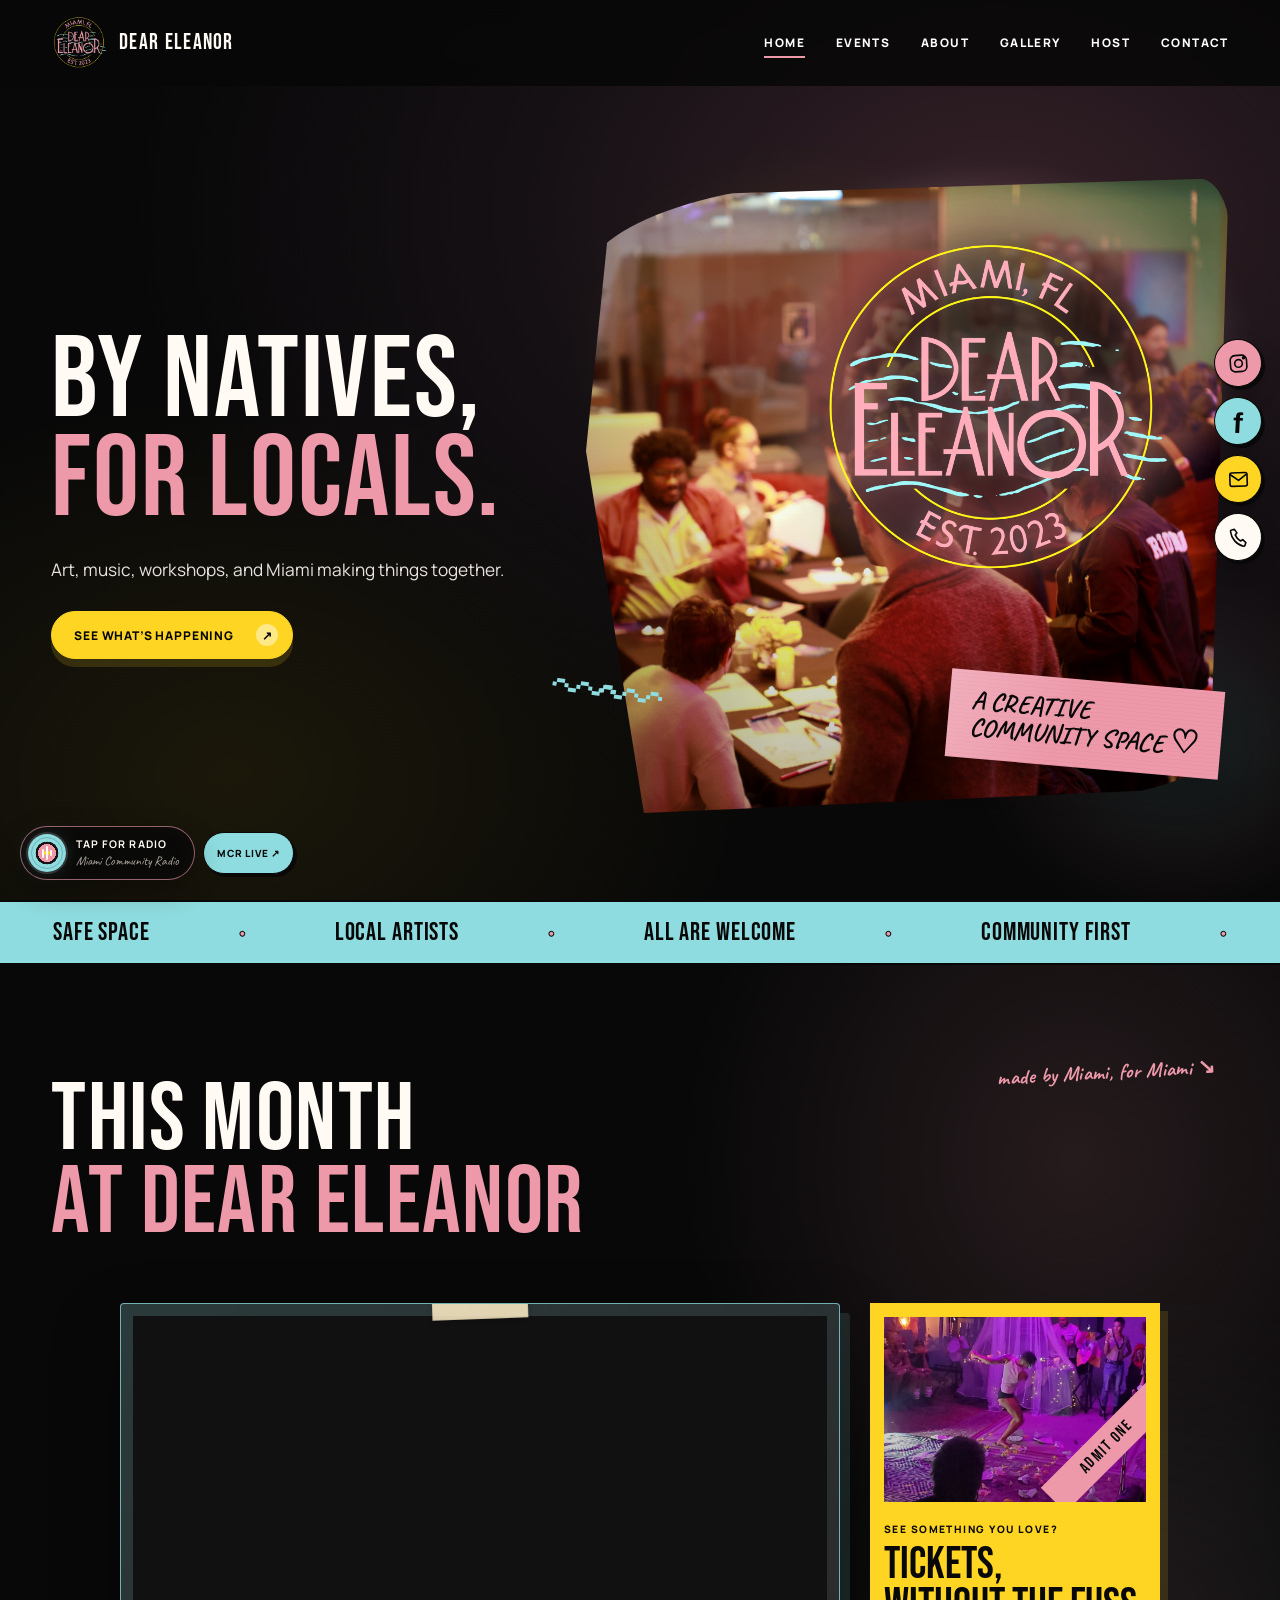
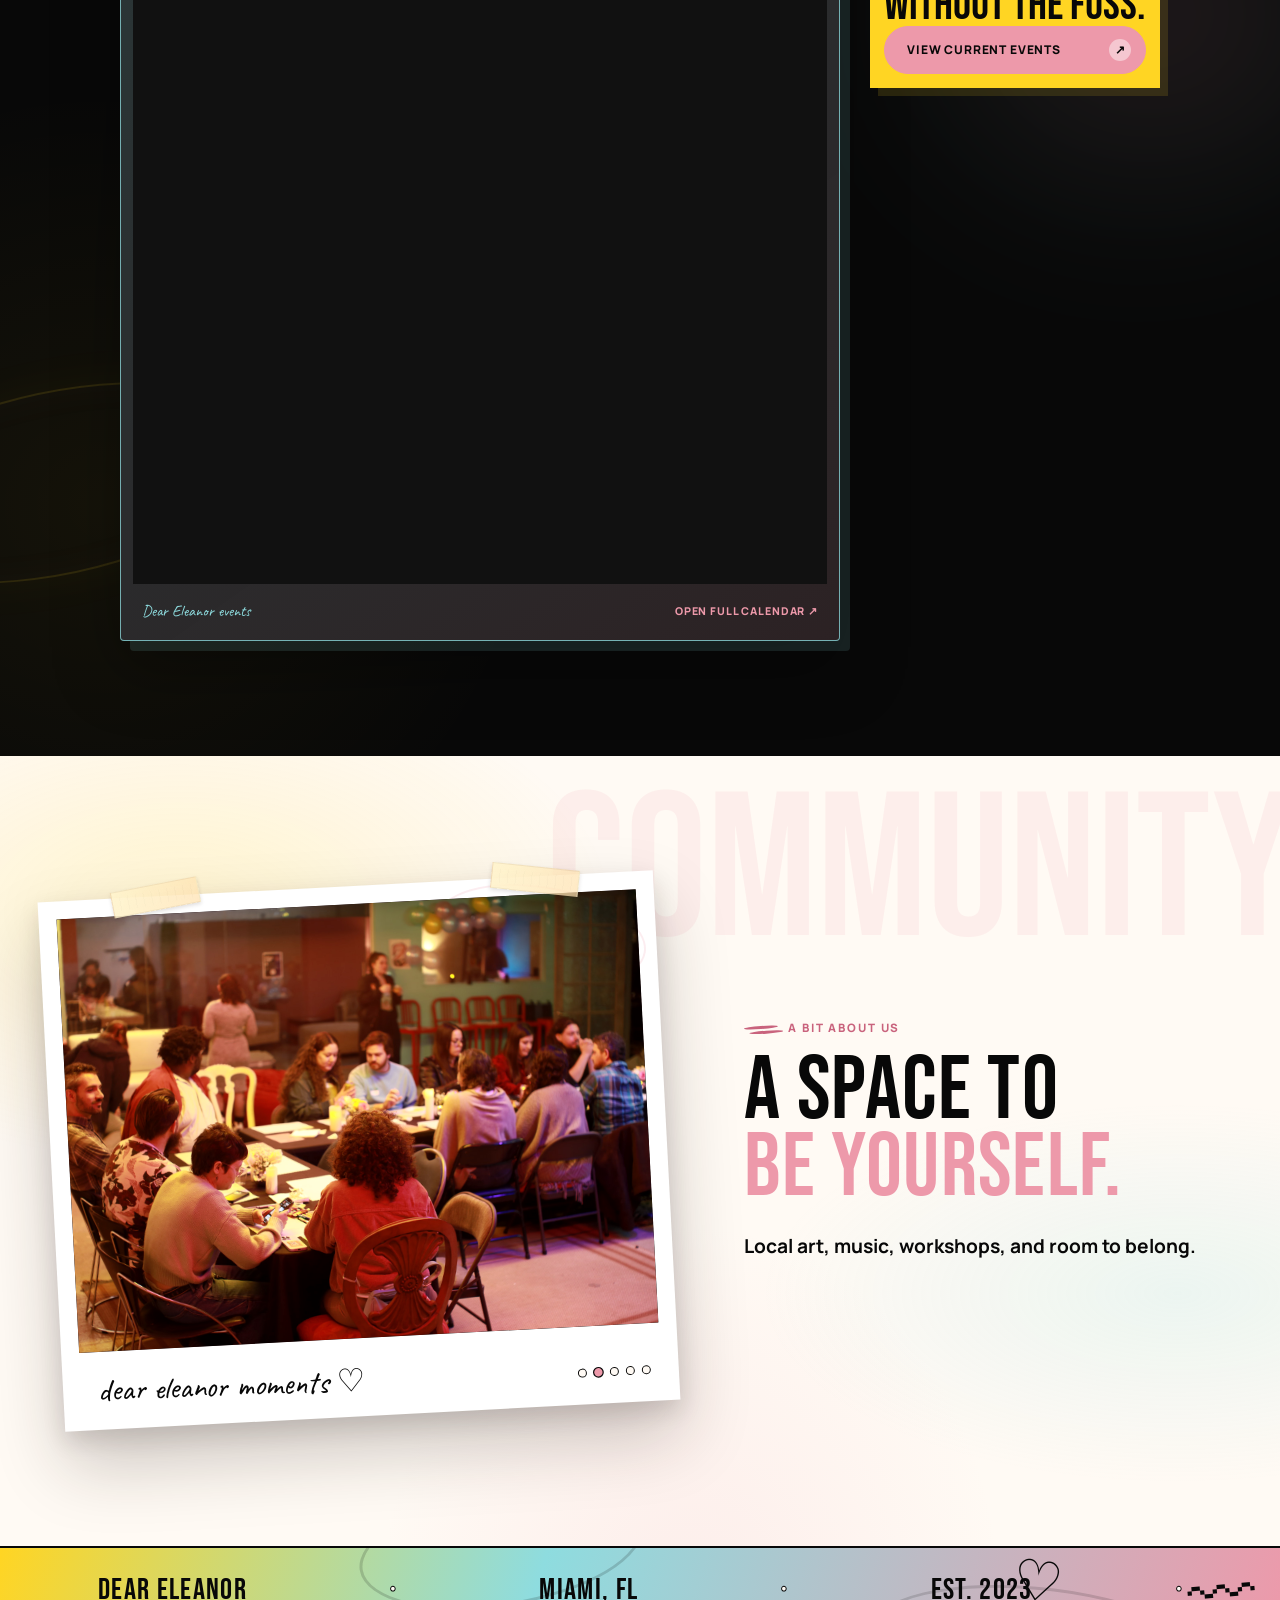
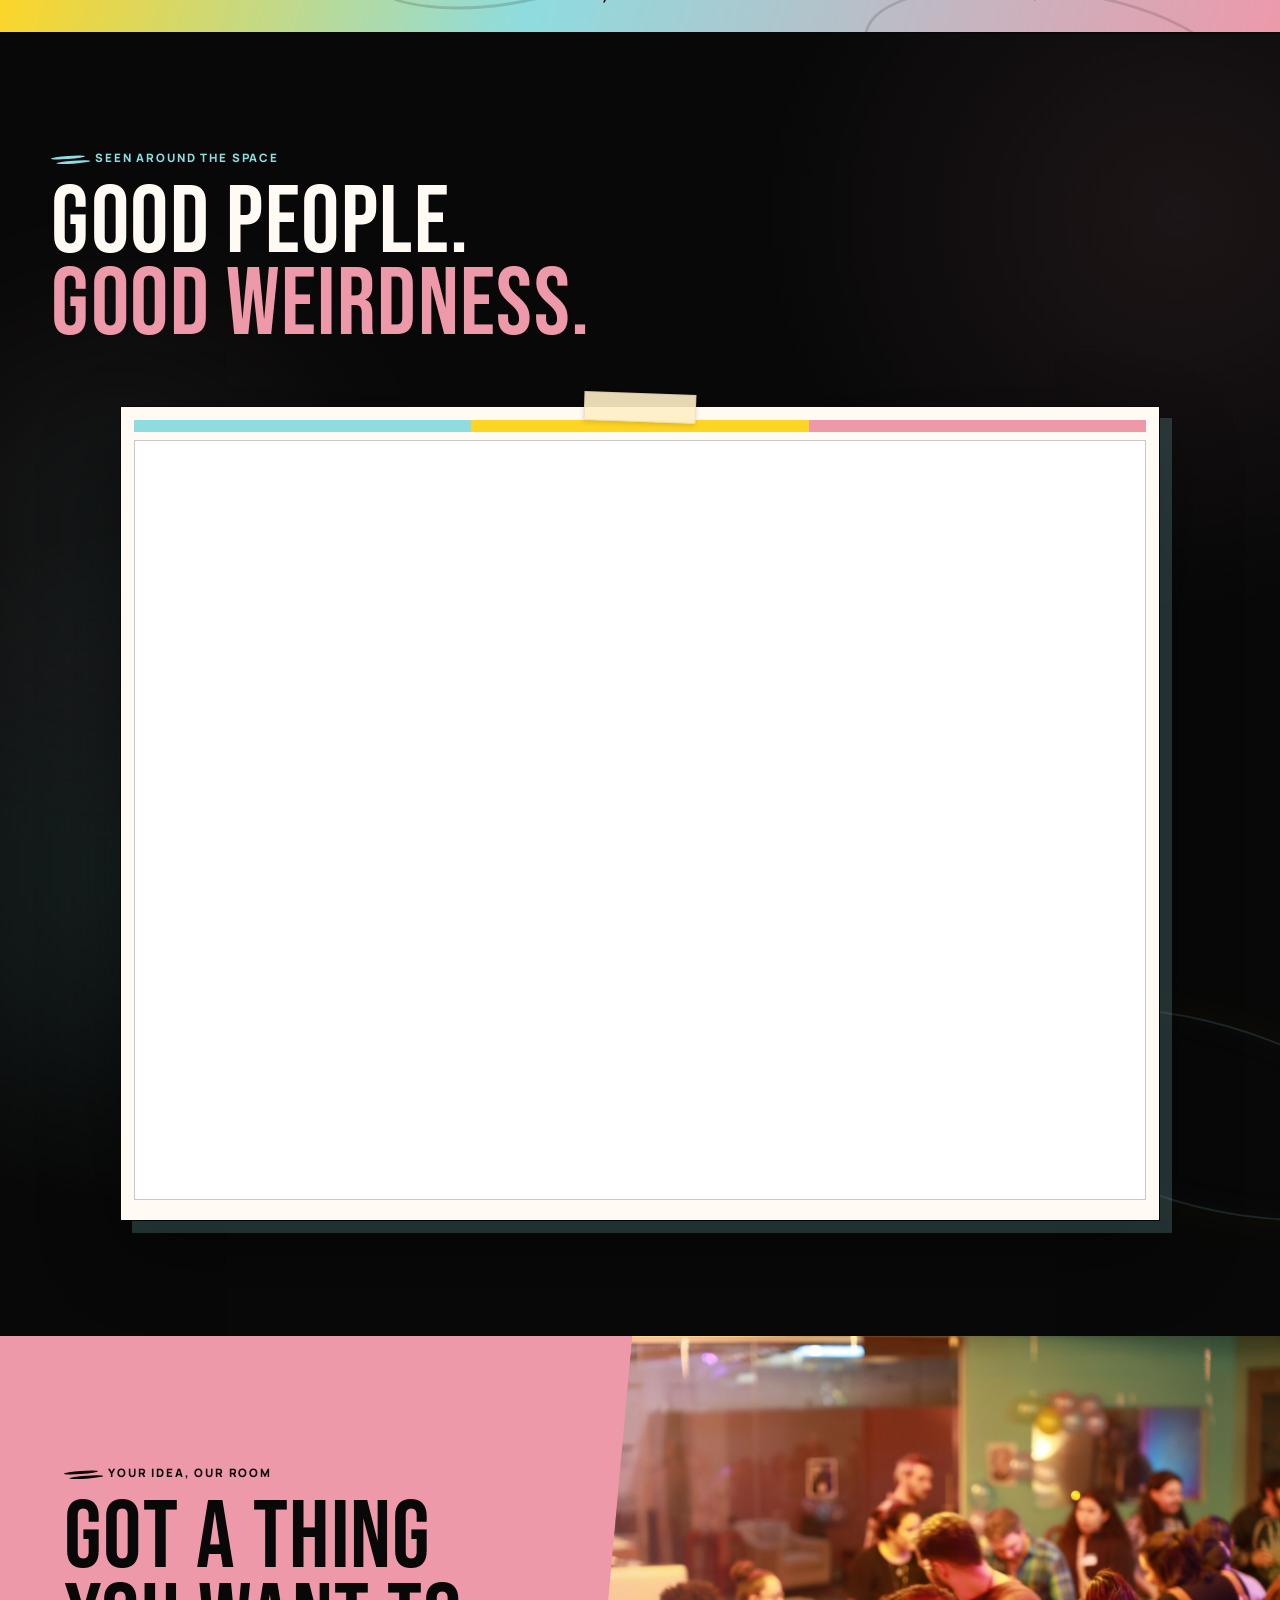
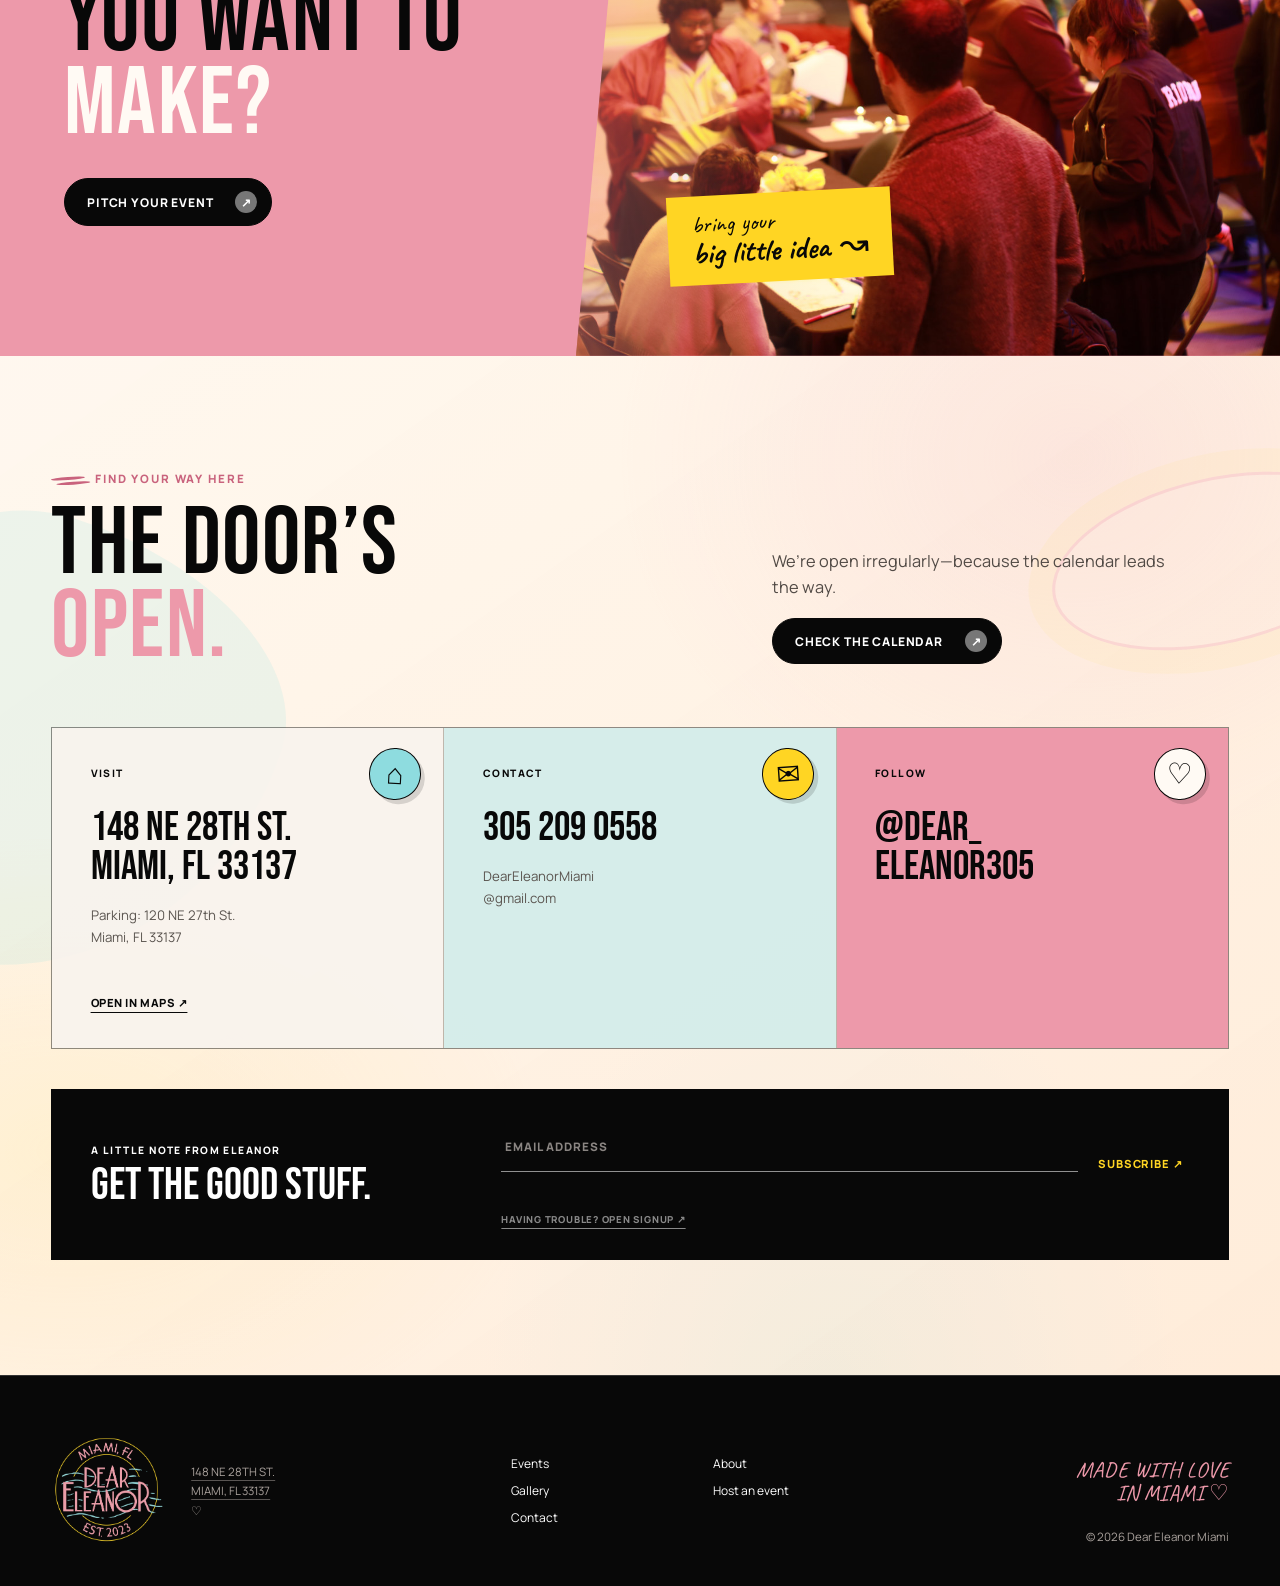
==== index.html @ 3be5722b "Add files via upload" ====
<!doctype html>
<html lang="en">
  <head>
    <meta charset="UTF-8" />
    <meta name="viewport" content="width=device-width, initial-scale=1.0" />
    <meta
      name="description"
      content="Dear Eleanor is a warm, inclusive community space in Miami for local art, music, workshops, gatherings, and connection."
    />
    <meta name="theme-color" content="#090909" />
    <title>Dear Eleanor | By Natives, For Locals</title>
    <link rel="icon" type="image/png" href="assets/dear-eleanor-logo.png" />
    <link rel="preconnect" href="https://fonts.googleapis.com" />
    <link rel="preconnect" href="https://fonts.gstatic.com" crossorigin />
    <link
      href="https://fonts.googleapis.com/css2?family=Bebas+Neue&family=Caveat:wght@500;600;700&family=Manrope:wght@400;500;600;700;800&display=swap"
      rel="stylesheet"
    />
    <link rel="stylesheet" href="styles.css" />
    <script src="script.js" defer></script>
  </head>

  <body>
    <a class="skip-link" href="#main">Skip to content</a>

    <header class="site-header" id="site-header">
      <a class="brand" href="#home" aria-label="Dear Eleanor, back to top">
        <img src="assets/dear-eleanor-logo.png" alt="" />
        <span>Dear Eleanor</span>
      </a>

      <button class="menu-toggle" type="button" aria-expanded="false" aria-controls="site-nav">
        <span></span><span></span><span></span>
        <span class="sr-only">Open menu</span>
      </button>

      <nav class="site-nav" id="site-nav" aria-label="Main navigation">
        <a class="nav-link active" href="#home">Home</a>
        <a class="nav-link" href="#events">Events</a>
        <a class="nav-link" href="#about">About</a>
        <a class="nav-link" href="#gallery">Gallery</a>
        <a class="nav-link" href="#host">Host</a>
        <a class="nav-link" href="#contact">Contact</a>
      </nav>

    </header>

    <main id="main">
      <section class="hero" id="home" aria-labelledby="hero-title">
        <div class="hero-glow hero-glow-one"></div>
        <div class="hero-glow hero-glow-two"></div>

        <div class="hero-copy reveal">
          <h1 id="hero-title">BY NATIVES,<br /><em>FOR LOCALS.</em></h1>
          <p class="hero-intro">Art, music, workshops, and Miami making things together.</p>
          <div class="hero-actions">
            <a class="button button-yellow" href="#events">See what’s happening <span>↗</span></a>
          </div>
        </div>

        <div class="hero-visual reveal delay-one">
          <div class="hero-photo-wrap">
            <img
              class="hero-photo"
              src="assets/community-table.jpg"
              alt="Friends and neighbors gathered around a long table at Dear Eleanor"
            />
          </div>
          <img class="hero-logo" src="assets/dear-eleanor-logo.png" alt="Dear Eleanor, Miami Florida, established 2023" />
          <div class="paper-note paper-note-pink">A creative<br />community space <span>♡</span></div>
          <div class="doodle doodle-wave" aria-hidden="true">〰 〰</div>
        </div>
      </section>

      <div class="ticker" aria-label="Dear Eleanor values">
        <div class="ticker-track">
          <div class="ticker-group">
            <span>SAFE SPACE</span><b>●</b><span>LOCAL ARTISTS</span><b>●</b><span>ALL ARE WELCOME</span><b>●</b><span>COMMUNITY FIRST</span><b>●</b>
          </div>
          <div class="ticker-group" aria-hidden="true">
            <span>SAFE SPACE</span><b>●</b><span>LOCAL ARTISTS</span><b>●</b><span>ALL ARE WELCOME</span><b>●</b><span>COMMUNITY FIRST</span><b>●</b>
          </div>
        </div>
      </div>

      <section class="section events-section" id="events" aria-labelledby="events-title">
        <span class="hand-label hand-label-events" aria-hidden="true">made by Miami, for Miami ↘</span>
        <div class="section-heading section-heading-compact reveal">
          <div>
            <h2 id="events-title">THIS MONTH<br /><em>AT DEAR ELEANOR</em></h2>
          </div>
        </div>

        <div class="events-layout">
          <div class="canva-calendar reveal">
            <iframe
              src="https://www.canva.com/design/DAHOQU203L4/v8wgKrbzjtpp4evUIynN7g/view?embed"
              title="Dear Eleanor monthly events calendar"
              loading="lazy"
              allowfullscreen
              allow="fullscreen"
            ></iframe>
            <div class="canva-calendar-footer">
              <span>Dear Eleanor events</span>
              <a href="https://canva.link/deareleanoreventscalendar" target="_blank" rel="noreferrer">Open full calendar ↗</a>
            </div>
          </div>

          <aside class="ticket-card reveal delay-one">
            <div class="ticket-photo">
              <img src="assets/performance.jpg" alt="A live performance at Dear Eleanor" />
              <span class="ticket-stub">ADMIT ONE</span>
            </div>
            <p class="eyebrow-small">See something you love?</p>
            <h3>TICKETS,<br />WITHOUT THE FUSS.</h3>
            <a class="button button-pink" href="https://www.deareleanormiami.com/events" target="_blank" rel="noreferrer">
              View current events <span>↗</span>
            </a>
          </aside>
        </div>
      </section>

      <section class="section about-section" id="about" aria-labelledby="about-title">
        <div class="about-collage reveal" aria-label="Life at Dear Eleanor">
          <div class="polaroid-slider" data-polaroid-slider>
            <figure class="polaroid-slide is-active">
              <img src="assets/creative-workshop.jpg" alt="Art supplies arranged for a creative workshop" />
            </figure>
            <figure class="polaroid-slide">
              <img src="assets/shared-table.jpg" alt="Neighbors making and sharing a meal together" />
            </figure>
            <figure class="polaroid-slide">
              <img src="assets/community-gallery.jpg" alt="Friends talking together during an event at Dear Eleanor" />
            </figure>
            <figure class="polaroid-slide">
              <img src="assets/making-gallery.jpg" alt="A guest making a colorful bracelet at a Dear Eleanor workshop" />
            </figure>
            <figure class="polaroid-slide">
              <img src="assets/live-gallery.jpg" alt="A live band performing for a crowd at Dear Eleanor" />
            </figure>
            <div class="tape tape-one"></div>
            <div class="tape tape-two"></div>
            <div class="polaroid-caption">dear eleanor moments ♡</div>
            <div class="polaroid-dots" aria-hidden="true"><span class="is-active"></span><span></span><span></span><span></span><span></span></div>
          </div>
        </div>

        <div class="about-copy reveal delay-one">
          <p class="eyebrow"><span></span> A bit about us</p>
          <h2 id="about-title">A SPACE TO<br /><em>BE YOURSELF.</em></h2>
          <p class="lead">Local art, music, workshops, and room to belong.</p>
        </div>
      </section>

      <div class="creative-bridge" aria-hidden="true">
        <span class="bridge-shape bridge-heart">♡</span>
        <span class="bridge-shape bridge-wave">〰</span>
        <div class="bridge-track">
          <div class="bridge-group">
            <span>DEAR ELEANOR</span><b>•</b><span>MIAMI, FL</span><b>•</b><span>EST. 2023</span><b>•</b>
          </div>
          <div class="bridge-group">
            <span>DEAR ELEANOR</span><b>•</b><span>MIAMI, FL</span><b>•</b><span>EST. 2023</span><b>•</b>
          </div>
        </div>
      </div>

      <section class="section gallery-section" id="gallery" aria-labelledby="gallery-title">
        <div class="gallery-heading gallery-heading-compact reveal">
          <div>
            <p class="eyebrow eyebrow-dark"><span></span> Seen around the space</p>
            <h2 id="gallery-title">GOOD PEOPLE.<br /><em>GOOD WEIRDNESS.</em></h2>
          </div>
        </div>

        <div class="instagram-live reveal" aria-label="Latest posts from Dear Eleanor on Instagram">
          <div class="instagram-live-accent" aria-hidden="true"><span></span><span></span><span></span></div>
          <div class="instagram-profile-frame">
            <iframe
              src="https://www.instagram.com/dear_eleanor305/embed/"
              title="Latest posts from Dear Eleanor on Instagram"
              loading="lazy"
              scrolling="no"
              allow="autoplay; clipboard-write; encrypted-media; picture-in-picture; web-share"
            ></iframe>
          </div>
        </div>
      </section>

      <section class="host-section" id="host" aria-labelledby="host-title">
        <div class="host-copy reveal">
          <p class="eyebrow"><span></span> Your idea, our room</p>
          <h2 id="host-title">GOT A THING<br />YOU WANT TO <em>MAKE?</em></h2>
          <a class="button button-dark" href="pitch.html" target="_blank" rel="noreferrer">
            Pitch your event <span>↗</span>
          </a>
        </div>
        <div class="host-visual reveal delay-one">
          <img src="assets/community-table.jpg" alt="A warm community gathering around the table" />
          <div class="host-scribble">bring your<br /><strong>big little idea</strong><span>↝</span></div>
        </div>

      </section>
      <section class="section contact-section" id="contact" aria-labelledby="contact-title">
        <div class="contact-top reveal">
          <div>
            <p class="eyebrow"><span></span> Find your way here</p>
            <h2 id="contact-title">THE DOOR’S<br /><em>OPEN.</em></h2>
          </div>
          <div class="contact-note">
            <p>We’re open irregularly—because the calendar leads the way.</p>
            <a class="button button-dark" href="#events">Check the calendar <span>↗</span></a>
          </div>
        </div>

        <div class="contact-grid">
          <article class="contact-card reveal">
            <span class="contact-symbol" aria-hidden="true">⌂</span>
            <p class="eyebrow-small">Visit</p>
            <h3>148 NE 28TH ST.<br />MIAMI, FL 33137</h3>
            <p>Parking: 120 NE 27th St.<br />Miami, FL 33137</p>
            <a href="https://maps.google.com/?q=148+NE+28th+St+Miami+FL+33137" target="_blank" rel="noreferrer">Open in Maps ↗</a>
          </article>
          <article class="contact-card reveal delay-one">
            <span class="contact-symbol" aria-hidden="true">✉</span>
            <p class="eyebrow-small">Contact</p>
            <h3><a href="tel:+13052090558">305 209 0558</a></h3>
            <p><a href="mailto:DearEleanorMiami@gmail.com">DearEleanorMiami<br />@gmail.com</a></p>
          </article>
          <article class="contact-card contact-card-pink reveal delay-two">
            <span class="contact-symbol" aria-hidden="true">♡</span>
            <p class="eyebrow-small">Follow</p>
            <h3><a href="https://www.instagram.com/dear_eleanor305/" target="_blank" rel="noreferrer">@DEAR_<br />ELEANOR305</a></h3>
          </article>
        </div>

        <div class="mailing-list reveal">
          <div>
            <p class="eyebrow-small">A little note from Eleanor</p>
            <h3>GET THE GOOD STUFF.</h3>
          </div>
          <form class="mailchimp-lite" id="mailchimp-lite-form">
            <label class="sr-only" for="mailchimp-email">Email address</label>
            <input id="mailchimp-email" name="EMAIL" type="email" placeholder="EMAIL ADDRESS" autocomplete="email" required />
            <div aria-hidden="true" class="mailchimp-honeypot">
              <label for="mailchimp-hidden-field">Leave this field empty</label>
              <input id="mailchimp-hidden-field" type="text" name="b_5148aa7d3075518d8b04c80cf_f926f30c99" tabindex="-1" value="" />
            </div>
            <button type="submit">SUBSCRIBE <span>↗</span></button>
            <p class="mailchimp-message" id="mailchimp-message" role="status" aria-live="polite"></p>
            <a class="mailchimp-fallback-link" href="https://gmail.us12.list-manage.com/subscribe?u=5148aa7d3075518d8b04c80cf&amp;id=f926f30c99&amp;f_id=00ef40e0f0" target="_blank" rel="noreferrer">Having trouble? Open signup ↗</a>
          </form>
        </div>
      </section>
    </main>

    <footer class="site-footer">
      <div class="footer-brand">
        <img src="assets/dear-eleanor-logo.png" alt="Dear Eleanor" />
        <p><a href="https://maps.google.com/?q=148+NE+28th+St+Miami+FL+33137" target="_blank" rel="noreferrer">148 NE 28TH ST.<br />MIAMI, FL 33137</a><br />♡</p>
      </div>
      <div class="footer-links">
        <a href="#events">Events</a><a href="#about">About</a><a href="#gallery">Gallery</a><a href="#host">Host an event</a><a href="#contact">Contact</a>
      </div>
      <div class="footer-note">
        <p>MADE WITH LOVE<br />IN MIAMI ♡</p>
        <span>© <span id="year"></span> Dear Eleanor Miami</span>
      </div>
    </footer>

    <nav class="social-bubbles" aria-label="Quick contact links">
      <a class="social-bubble social-instagram" href="https://www.instagram.com/dear_eleanor305/" target="_blank" rel="noreferrer" aria-label="Follow Dear Eleanor on Instagram" data-label="Instagram">
        <svg viewBox="0 0 24 24" aria-hidden="true"><rect x="3.5" y="3.5" width="17" height="17" rx="5"></rect><circle cx="12" cy="12" r="4"></circle><circle class="social-dot" cx="17.7" cy="6.5" r="1"></circle></svg>
      </a>
      <a class="social-bubble social-facebook" href="https://www.facebook.com/DearEleanor305/" target="_blank" rel="noreferrer" aria-label="Follow Dear Eleanor on Facebook" data-label="Facebook">
        <span aria-hidden="true">f</span>
      </a>
      <a class="social-bubble social-email" href="mailto:DearEleanorMiami@gmail.com" aria-label="Email Dear Eleanor" data-label="Email">
        <svg viewBox="0 0 24 24" aria-hidden="true"><rect x="3" y="5" width="18" height="14" rx="2"></rect><path d="m4 7 8 6 8-6"></path></svg>
      </a>
      <a class="social-bubble social-phone" href="tel:+13052090558" aria-label="Call Dear Eleanor at 305 209 0558" data-label="Call us">
        <svg viewBox="0 0 24 24" aria-hidden="true"><path d="M7.2 3.8 10 7.3 8.4 9.5c1.2 2.5 3.4 4.7 6 6l2.2-1.6 3.5 2.8-.8 3c-.2.7-.9 1.1-1.6 1-7.1-1.2-13.1-7.2-14.4-14.4-.1-.7.3-1.4 1-1.6l2.9-.9Z"></path></svg>
      </a>
    </nav>

    <div class="bloom-chat-mount" data-bloom-chat-mount data-bloom-form-type="messenger"></div>

    <div class="cursor-ambient" aria-hidden="true"></div>

    <div class="radio-player-frame" id="mcr-player" aria-hidden="true"></div>
    <audio id="ambient-audio" autoplay loop preload="auto" playsinline>
      <source src="assets/eleanor-after-hours.wav" type="audio/wav" />
    </audio>
    <div class="radio-control">
      <button class="sound-toggle" type="button" aria-pressed="false" aria-label="Turn Miami Community Radio on" data-radio-channel="miamicommunityradio247" data-radio-url="https://mcr.watch/">
        <span class="sound-disc" aria-hidden="true">
          <i class="sound-bar"></i><i class="sound-bar"></i><i class="sound-bar"></i>
        </span>
        <span class="sound-copy"><b>Tap for radio</b><small>Miami Community Radio</small></span>
      </button>
      <a class="radio-live-link" href="https://mcr.watch/" target="_blank" rel="noreferrer">MCR live ↗</a>
    </div>
    <p class="sound-status sr-only" role="status" aria-live="polite"></p>
    <button class="back-to-top" type="button" aria-label="Back to top">↑</button>
  </body>
</html>
---- styles.css ----
:root {
  --ink: #080808;
  --paper: #fffaf4;
  --pink: #ed99aa;
  --pink-hot: #f17d99;
  --aqua: #8edcdf;
  --yellow: #ffd523;
  --white: #fff;
  --line: rgba(255, 255, 255, 0.25);
  --display: "Bebas Neue", Impact, sans-serif;
  --body: "Manrope", Arial, sans-serif;
  --hand: "Caveat", cursive;
  --header-height: 86px;
}

* { box-sizing: border-box; }
html { scroll-behavior: smooth; scroll-padding-top: var(--header-height); }
body { position: relative; margin: 0; background: var(--ink); color: var(--paper); font-family: var(--body); overflow-x: hidden; }
img { display: block; max-width: 100%; }
a { color: inherit; }
button, input { font: inherit; }
h1, h2, h3 { text-wrap: balance; }
p { text-wrap: pretty; }
::selection { background: var(--aqua); color: var(--ink); }

.sr-only { position: absolute; width: 1px; height: 1px; padding: 0; margin: -1px; overflow: hidden; clip: rect(0, 0, 0, 0); white-space: nowrap; border: 0; }
.skip-link { position: fixed; top: -100px; left: 16px; z-index: 9999; background: var(--yellow); color: var(--ink); padding: 12px 18px; font-weight: 800; }
.skip-link:focus { top: 12px; }

.site-header {
  position: fixed; inset: 0 0 auto; z-index: 1000; height: var(--header-height); display: grid;
  grid-template-columns: 230px 1fr; align-items: center; gap: 24px; padding: 0 4vw;
  background: rgba(8, 8, 8, 0.85); border-bottom: 1px solid transparent; backdrop-filter: blur(14px);
  transition: height .3s ease, border-color .3s ease, background .3s ease;
}
.site-header.scrolled { height: 72px; border-color: rgba(255,255,255,.12); background: rgba(8,8,8,.96); }
.brand { display: flex; align-items: center; gap: 10px; text-decoration: none; font-family: var(--display); font-size: 1.35rem; letter-spacing: .06em; }
.brand img { width: 58px; height: 58px; object-fit: contain; }
.site-header.scrolled .brand img { width: 48px; height: 48px; }
.site-nav { justify-self: end; display: flex; align-items: center; gap: clamp(18px, 2.4vw, 38px); }
.nav-link { position: relative; padding: 9px 0; color: #fff; text-decoration: none; font-size: .74rem; font-weight: 800; letter-spacing: .12em; text-transform: uppercase; }
.nav-link::after { content: ""; position: absolute; left: 0; right: 100%; bottom: 2px; height: 2px; background: var(--pink); transition: right .25s ease; }
.nav-link:hover::after, .nav-link.active::after { right: 0; }
.header-cta { justify-self: end; display: inline-flex; align-items: center; justify-content: space-between; gap: 18px; min-width: 150px; padding: 13px 17px; border-radius: 999px; background: var(--pink); color: var(--ink); text-decoration: none; font-size: .76rem; font-weight: 800; text-transform: uppercase; }
.header-cta span, .button span { display: grid; place-items: center; width: 22px; height: 22px; border-radius: 50%; background: rgba(255,255,255,.45); transition: transform .25s ease; }
.header-cta:hover span, .button:hover span { transform: rotate(45deg); }
.menu-toggle { display: none; border: 0; padding: 8px; background: transparent; color: white; }
.menu-toggle > span:not(.sr-only) { display: block; width: 27px; height: 2px; margin: 5px; background: currentColor; transition: transform .25s, opacity .25s; }

.hero { position: relative; min-height: 760px; height: max(760px, 100svh); padding: calc(var(--header-height) + 55px) 4vw 50px; display: grid; grid-template-columns: .8fr 1.2fr; align-items: center; gap: 2vw; overflow: hidden; isolation: isolate; }
.hero::before { content: ""; position: absolute; inset: 0; z-index: -3; background: radial-gradient(ellipse at 78% 24%, #352128 0, #151014 34%, transparent 62%), radial-gradient(ellipse at 18% 86%, rgba(255,213,35,.08), transparent 35%), #080808; }
.hero-glow { position: absolute; border-radius: 47% 53% 61% 39% / 41% 45% 55% 59%; filter: blur(18px); opacity: .55; z-index: -2; animation: watercolor-float 15s ease-in-out infinite alternate; }
.hero-glow-one { width: 460px; height: 390px; right: 19%; top: 17%; background: radial-gradient(ellipse, rgba(240,123,153,.4), rgba(255,213,35,.08) 48%, transparent 72%); }
.hero-glow-two { width: 410px; height: 350px; right: -8%; bottom: -2%; background: radial-gradient(ellipse, rgba(142,220,223,.25), rgba(237,153,170,.08) 50%, transparent 72%); animation-delay: -7s; }
.hero-copy { position: relative; z-index: 2; max-width: 600px; }
.eyebrow { display: flex; align-items: center; gap: 10px; margin: 0 0 18px; color: var(--pink); font-size: .72rem; font-weight: 800; letter-spacing: .16em; text-transform: uppercase; }
.eyebrow > span { display: inline-block; width: 34px; height: 3px; background: currentColor; border-radius: 50%; transform: rotate(-4deg); box-shadow: 5px 5px 0 currentColor; }
.eyebrow-dark { color: var(--aqua); }
.hero h1, .section h2, .host-section h2 { margin: 0; font-family: var(--display); font-weight: 400; letter-spacing: .015em; line-height: .86; }
.hero h1 { font-size: clamp(5rem, 9vw, 9.5rem); }
.hero h1 em, .section h2 em, .host-section h2 em { color: var(--pink); font-style: normal; }
.hero-intro { max-width: 470px; margin: 26px 0 28px; font-size: clamp(1rem, 1.35vw, 1.2rem); line-height: 1.6; color: #e8e3df; }
.hero-actions { display: flex; align-items: center; gap: 28px; flex-wrap: wrap; }
.button { display: inline-flex; align-items: center; justify-content: space-between; gap: 22px; padding: 12px 14px 12px 22px; border: 1px solid; border-radius: 999px; text-decoration: none; font-size: .75rem; font-weight: 800; letter-spacing: .07em; text-transform: uppercase; transition: transform .2s ease, box-shadow .2s ease; }
.button:hover { transform: translateY(-3px); }
.button-yellow { background: var(--yellow); border-color: var(--yellow); color: var(--ink); box-shadow: 0 8px 0 rgba(255,213,35,.15); }
.button-pink { background: var(--pink); border-color: var(--pink); color: var(--ink); }
.button-dark { background: var(--ink); border-color: var(--ink); color: white; }
.text-link { display: inline-flex; gap: 10px; padding: 8px 0; text-decoration: none; border-bottom: 1px solid rgba(255,255,255,.45); font-size: .78rem; font-weight: 800; letter-spacing: .07em; text-transform: uppercase; }
.text-link span { color: var(--aqua); }
.text-link-dark { color: var(--ink); border-color: rgba(0,0,0,.5); }
.hero-note { display: flex; align-items: center; gap: 13px; margin-top: 34px; transform: rotate(-2deg); }
.drawn-heart { color: var(--pink); font-family: var(--hand); font-size: 3rem; line-height: 1; }
.hero-note p { margin: 0; color: #d5d0cd; font-family: var(--hand); font-size: 1.15rem; line-height: 1.05; }
.hero-note strong { color: var(--aqua); font-weight: 700; }

.hero-visual { position: relative; justify-self: end; width: min(100%, 920px); height: min(670px, 72svh); min-height: 560px; isolation: isolate; }
.hero-visual::before {
  content: ""; position: absolute; z-index: 2; width: clamp(320px, 36vw, 575px); height: clamp(280px, 31vw, 490px); right: 1%; top: 3%;
  border: 0; border-radius: 42% 58% 63% 37% / 48% 38% 62% 52%;
  background: radial-gradient(ellipse at 52% 46%, rgba(8,8,8,.82) 0 32%, rgba(237,153,170,.35) 52%, rgba(142,220,223,.16) 67%, transparent 78%);
  filter: blur(19px); opacity: .92; animation: watercolor-float 12s ease-in-out infinite alternate;
}
.hero-photo-wrap { position: absolute; inset: 1% 0 1% 7%; overflow: hidden; border-radius: 48% 5% 46% 8% / 16% 8% 12% 16%; clip-path: polygon(4% 3%, 100% 0, 97% 96%, 9% 100%, 0 43%); }
.hero-photo-wrap::after { content: ""; position: absolute; inset: 0; background: linear-gradient(90deg, rgba(8,8,8,.25), transparent 30%, rgba(237,153,170,.08)), linear-gradient(0deg, rgba(8,8,8,.3), transparent 50%); mix-blend-mode: multiply; }
.hero-photo { width: 100%; height: 100%; object-fit: cover; object-position: 50% 50%; filter: saturate(.9) contrast(1.05); }
.hero-logo { position: absolute; z-index: 3; width: clamp(270px, 29vw, 490px); right: 6%; top: 8%; filter: brightness(1.12) saturate(1.16) drop-shadow(0 0 8px rgba(255,255,255,.22)) drop-shadow(0 0 25px rgba(237,153,170,.5)) drop-shadow(16px 18px 34px rgba(0,0,0,.75)); animation: logo-float 9s ease-in-out infinite; }
.paper-note { position: absolute; z-index: 4; padding: 18px 22px; color: var(--ink); font-family: var(--hand); font-weight: 700; line-height: .9; text-transform: uppercase; background-image: linear-gradient(115deg, rgba(255,255,255,.22), transparent 45%), repeating-linear-gradient(0deg, rgba(0,0,0,.025) 0 1px, transparent 1px 4px); box-shadow: 0 4px 0 rgba(0,0,0,.06), 0 16px 32px rgba(0,0,0,.28); animation: paper-breathe 7s ease-in-out infinite; }
.paper-note-pink { right: 1%; bottom: 8%; background-color: var(--pink); font-size: clamp(1.2rem, 2vw, 1.75rem); transform: rotate(5deg); }
.paper-note-pink span { color: var(--ink); font-size: 2rem; }
.doodle-wave { position: absolute; z-index: 5; left: 2%; bottom: 13%; color: var(--aqua); font-family: var(--hand); font-size: 4rem; letter-spacing: -.25em; transform: rotate(8deg); }

.ticker { overflow: hidden; color: var(--ink); background: var(--aqua); border-top: 2px solid var(--ink); border-bottom: 2px solid var(--ink); }
.ticker-track { width: max-content; display: flex; align-items: center; animation: ticker 28s linear infinite; }
.ticker-group { flex: none; width: max-content; min-width: 100vw; display: flex; align-items: center; justify-content: space-around; gap: 34px; padding: 16px max(17px, 2vw); }
.ticker span { font-family: var(--display); font-size: 1.55rem; letter-spacing: .035em; }
.ticker b { color: var(--pink); -webkit-text-stroke: 1px var(--ink); font-size: .7rem; }
@keyframes ticker { to { transform: translateX(-50%); } }

.section { padding: clamp(80px, 9vw, 145px) 4vw; }
.section-heading, .gallery-heading, .contact-top { display: grid; grid-template-columns: 1.15fr .85fr; gap: 8vw; align-items: end; margin-bottom: 58px; }
.section-heading-compact, .gallery-heading-compact { grid-template-columns: 1fr; max-width: 900px; }
.section h2, .host-section h2 { font-size: clamp(4.2rem, 7.5vw, 8rem); }
.section-heading > p, .contact-intro { max-width: 520px; margin: 0 0 5px; color: #d5d0cd; font-size: 1.02rem; line-height: 1.7; }

.events-section, .gallery-section { position: relative; isolation: isolate; overflow: hidden; }
.events-section { background: radial-gradient(ellipse at 84% 14%, rgba(237,153,170,.13), transparent 26%), radial-gradient(ellipse at 8% 82%, rgba(255,213,35,.055), transparent 26%), var(--ink); }
.events-section::before, .gallery-section::before {
  content: ""; position: absolute; z-index: -1; width: 620px; height: 520px; border-radius: 42% 58% 68% 32% / 49% 38% 62% 51%; filter: blur(72px); opacity: .58; pointer-events: none;
  background: radial-gradient(ellipse, rgba(237,153,170,.24), rgba(142,220,223,.07) 48%, transparent 72%); animation: ambient-drift 20s ease-in-out infinite alternate;
}
.events-section::before { right: -180px; top: 28%; }
.events-section::after, .gallery-section::after { content: ""; position: absolute; z-index: -1; width: 430px; height: 180px; border: 2px solid rgba(255,213,35,.12); border-radius: 50%; pointer-events: none; transform: rotate(-12deg); box-shadow: 0 0 55px rgba(255,213,35,.035), inset 0 0 42px rgba(237,153,170,.03); animation: slow-orbit 16s ease-in-out infinite alternate; }
.events-section::after { left: -160px; bottom: 13%; }
.hand-label { position: absolute; z-index: 3; color: var(--pink); font-family: var(--hand); font-size: 1.3rem; font-weight: 700; letter-spacing: .02em; line-height: 1; transform: rotate(-3deg); }
.hand-label-events { right: 5%; top: 7%; }
.events-layout { max-width: 1080px; display: grid; grid-template-columns: minmax(0, 720px) 290px; justify-content: center; gap: 30px; align-items: start; margin-inline: auto; }
.canva-calendar { position: relative; width: 100%; display: flex; flex-direction: column; padding: 12px; border: 1px solid rgba(142,220,223,.75); border-radius: 4px; background: linear-gradient(145deg, rgba(142,220,223,.2), rgba(237,153,170,.12)), #111; box-shadow: 10px 10px 0 rgba(142,220,223,.12), 0 28px 65px rgba(0,0,0,.34); overflow: hidden; }
.canva-calendar::before { content: ""; position: absolute; z-index: 2; top: -11px; left: 50%; width: 94px; height: 24px; background: rgba(255,239,199,.86); border: 1px solid rgba(0,0,0,.08); box-shadow: 0 2px 5px rgba(0,0,0,.14); transform: translateX(-50%) rotate(-2deg); pointer-events: none; }
.canva-calendar iframe { width: 100%; aspect-ratio: 4 / 5; display: block; border: 0; background: #111; }
.canva-calendar-footer { min-height: 44px; display: flex; align-items: center; justify-content: space-between; gap: 18px; padding: 10px 9px 0; font-family: var(--hand); font-size: 1rem; }
.canva-calendar-footer span { color: var(--aqua); }
.canva-calendar-footer a { color: var(--pink); font-family: var(--body); font-size: .67rem; font-weight: 800; letter-spacing: .08em; text-decoration: none; text-transform: uppercase; }
.canva-calendar-footer a:hover { color: var(--yellow); }

.ticket-card { display: flex; flex-direction: column; width: 100%; padding: 14px; color: var(--ink); background: var(--yellow); box-shadow: 8px 8px 0 rgba(255,213,35,.13); }
.ticket-photo { position: relative; height: 185px; overflow: hidden; margin-bottom: 20px; background: #222; }
.ticket-photo::after { content: ""; position: absolute; inset: 0; background: linear-gradient(0deg, rgba(0,0,0,.3), transparent); }
.ticket-photo img { width: 100%; height: 100%; object-fit: cover; }
.ticket-stub { position: absolute; z-index: 2; right: -36px; bottom: 38px; padding: 8px 42px; background: var(--pink); font-family: var(--display); letter-spacing: .1em; transform: rotate(-45deg); }
.eyebrow-small { margin: 0 0 9px; font-size: .64rem; font-weight: 800; letter-spacing: .14em; text-transform: uppercase; }
.ticket-card h3 { margin: 0; font-family: var(--display); font-size: 2.8rem; font-weight: 400; line-height: .9; }
.ticket-card > p:not(.eyebrow-small) { margin: 17px 0 20px; font-size: .79rem; line-height: 1.58; }
.ticket-card .button { margin-top: auto; align-self: stretch; }
.ticket-card small { margin-top: 16px; font-size: .63rem; line-height: 1.45; opacity: .65; }

.about-section { position: relative; display: grid; grid-template-columns: 1.12fr .88fr; gap: 7vw 6vw; align-items: center; color: var(--ink); background-color: var(--paper); background-image: radial-gradient(ellipse at 14% 20%, rgba(255,213,35,.18), transparent 28%), radial-gradient(ellipse at 92% 68%, rgba(142,220,223,.17), transparent 25%), radial-gradient(ellipse at 54% 108%, rgba(237,153,170,.13), transparent 32%); overflow: hidden; }
.about-section::before { content: "COMMUNITY"; position: absolute; top: 2%; right: -1%; color: rgba(237,153,170,.12); font-family: var(--display); font-size: 16vw; line-height: 1; }
.about-collage { position: relative; min-height: 560px; display: grid; place-items: center; }
.polaroid-slider { position: relative; width: min(100%, 620px); aspect-ratio: 1 / .86; padding: clamp(12px, 2vw, 18px) clamp(12px, 2vw, 18px) clamp(58px, 7vw, 78px); background: #fff; box-shadow: 0 10px 22px rgba(35,25,20,.13), 0 34px 70px rgba(35,25,20,.23); transform: rotate(-3deg); isolation: isolate; }
.polaroid-slider::before { content: ""; position: absolute; inset: 10px 10px auto auto; width: 34%; height: 18%; border: 2px solid rgba(237,153,170,.18); border-radius: 50%; transform: rotate(12deg); pointer-events: none; }
.polaroid-slide { position: absolute; inset: clamp(12px, 2vw, 18px) clamp(12px, 2vw, 18px) clamp(58px, 7vw, 78px); margin: 0; opacity: 0; transform: scale(.985) rotate(1.4deg); transition: opacity .75s ease, transform .75s ease; overflow: hidden; background: #211; }
.polaroid-slide.is-active { opacity: 1; transform: scale(1) rotate(0); }
.polaroid-slide img { width: 100%; height: 100%; object-fit: cover; filter: saturate(.94) contrast(1.04); }
.polaroid-caption { position: absolute; left: clamp(18px, 3vw, 34px); bottom: 22px; color: var(--ink); font-family: var(--hand); font-size: clamp(1.3rem, 2.5vw, 2rem); line-height: .9; transform: rotate(1deg); }
.polaroid-dots { position: absolute; right: clamp(16px, 2.5vw, 28px); bottom: 27px; display: flex; gap: 7px; }
.polaroid-dots span { width: 9px; height: 9px; border: 1px solid var(--ink); border-radius: 50%; background: var(--paper); transition: background .25s, transform .25s; }
.polaroid-dots span.is-active { background: var(--pink); transform: scale(1.2); }
.paper-note-aqua { left: 7%; bottom: 2%; background-color: var(--aqua); font-size: clamp(1.3rem, 2.4vw, 2rem); transform: rotate(-4deg); }
.paper-note-aqua span { display: block; margin-top: 10px; font-size: 1.8rem; }
.tape { position: absolute; z-index: 8; width: 88px; height: 26px; background: linear-gradient(115deg, rgba(255,244,205,.92), rgba(255,225,175,.72)); border: 1px solid rgba(95,71,51,.08); box-shadow: 0 2px 4px rgba(35,25,20,.13); pointer-events: none; }
.tape::after { content: ""; position: absolute; inset: 5px 0; background: repeating-linear-gradient(90deg, rgba(255,255,255,.18) 0 7px, rgba(0,0,0,.025) 7px 8px); mix-blend-mode: multiply; opacity: .55; }
.tape-one { left: 12%; top: -12px; transform: rotate(-8deg); }
.tape-two { right: 12%; top: -10px; transform: rotate(9deg); }
.about-copy { position: relative; z-index: 2; }
.about-copy h2 { font-size: clamp(4rem, 7vw, 7rem); }
.about-copy .eyebrow { color: #c9637d; }
.about-copy .lead { margin: 25px 0 20px; font-size: clamp(1.1rem, 1.5vw, 1.35rem); font-weight: 700; line-height: 1.55; }
.about-copy > p:not(.eyebrow):not(.lead) { color: #48423d; line-height: 1.75; }
.about-copy .text-link { margin-top: 16px; }
.values { grid-column: 1 / -1; display: grid; grid-template-columns: repeat(3, 1fr); border-top: 1px solid rgba(0,0,0,.25); border-bottom: 1px solid rgba(0,0,0,.25); }
.values article { display: flex; align-items: center; gap: 20px; padding: 28px clamp(16px, 3vw, 42px); }
.values article + article { border-left: 1px solid rgba(0,0,0,.25); }
.value-icon { flex: 0 0 auto; display: grid; place-items: center; width: 58px; height: 58px; border-radius: 50%; font-family: var(--hand); font-size: 2rem; border: 1px solid var(--ink); }
.value-icon.aqua { background: var(--aqua); }.value-icon.yellow { background: var(--yellow); }.value-icon.pink { background: var(--pink); }
.values h3 { margin: 0 0 5px; font-family: var(--display); font-size: 1.6rem; font-weight: 400; letter-spacing: .04em; }
.values p { margin: 0; color: #655e58; font-size: .8rem; line-height: 1.55; }
.photo-values { gap: 18px; border: 0; }
.photo-values figure { position: relative; height: clamp(300px, 31vw, 470px); margin: 0; overflow: hidden; border: 1px solid var(--ink); background: #222; box-shadow: 8px 8px 0 rgba(0,0,0,.1); }
.photo-values figure:nth-child(1) { transform: rotate(-1deg); }
.photo-values figure:nth-child(2) { transform: translateY(14px) rotate(.8deg); }
.photo-values figure:nth-child(3) { transform: rotate(-.5deg); }
.photo-values img { width: 100%; height: 100%; object-fit: cover; filter: saturate(.92) contrast(1.04); transition: transform .6s ease; }
.photo-values figure:hover img { transform: scale(1.035); }
.photo-values figcaption { position: absolute; left: 12px; bottom: 12px; padding: 10px 14px; color: var(--ink); background: var(--yellow); border: 1px solid var(--ink); font-family: var(--display); font-size: clamp(1.25rem, 2vw, 2rem); letter-spacing: .04em; box-shadow: 4px 4px 0 rgba(0,0,0,.22); }
.photo-values figure:nth-child(2) figcaption { background: var(--aqua); }
.photo-values figure:nth-child(3) figcaption { background: var(--pink); }

.gallery-section { background: radial-gradient(ellipse at 14% 64%, rgba(142,220,223,.12), transparent 29%), radial-gradient(ellipse at 92% 14%, rgba(237,153,170,.09), transparent 25%), var(--ink); }
.gallery-section::before { left: -190px; top: 18%; background: radial-gradient(circle, rgba(142,220,223,.18), rgba(237,153,170,.07) 48%, transparent 70%); animation-delay: -6s; }
.gallery-section::after { right: -140px; bottom: 10%; border-color: rgba(142,220,223,.14); transform: rotate(16deg); animation-delay: -5s; }
.gallery-heading { align-items: center; }
.instagram-pill { justify-self: end; display: inline-flex; align-items: center; gap: 30px; padding: 15px 18px 15px 22px; border: 1px solid var(--pink); border-radius: 999px; color: var(--pink); text-decoration: none; font-size: .72rem; font-weight: 800; text-transform: uppercase; transition: background .2s, color .2s; }
.instagram-pill:hover { color: var(--ink); background: var(--pink); }
.instagram-live { position: relative; max-width: 1040px; margin: 0 auto; padding: 13px 13px 20px; color: var(--ink); background: var(--paper); border: 1px solid var(--ink); box-shadow: 12px 12px 0 rgba(142,220,223,.2), 0 30px 70px rgba(0,0,0,.42); transform: rotate(-.25deg); }
.instagram-live::before { content: ""; position: absolute; z-index: 2; top: -14px; left: 50%; width: 110px; height: 27px; background: rgba(255,239,199,.9); border: 1px solid rgba(0,0,0,.08); box-shadow: 0 2px 5px rgba(0,0,0,.14); transform: translateX(-50%) rotate(2deg); pointer-events: none; }
.instagram-live-accent { display: grid; grid-template-columns: repeat(3, 1fr); height: 12px; margin-bottom: 8px; overflow: hidden; }
.instagram-live-accent span:nth-child(1) { background: var(--aqua); }
.instagram-live-accent span:nth-child(2) { background: var(--yellow); }
.instagram-live-accent span:nth-child(3) { background: var(--pink); }
.instagram-profile-frame { height: 760px; overflow: hidden; border: 1px solid rgba(8,8,8,.22); background: #fff; }
.instagram-profile-frame iframe { width: 100%; height: 100%; display: block; border: 0; background: #fff; }

.host-section { min-height: 620px; display: grid; grid-template-columns: .9fr 1.1fr; color: var(--ink); background: var(--pink); overflow: hidden; }
.host-copy { display: flex; flex-direction: column; justify-content: center; align-items: flex-start; padding: clamp(70px, 8vw, 130px) 5vw; }
.host-copy .eyebrow { color: var(--ink); }
.host-copy h2 em { color: var(--paper); }
.host-copy > p:not(.eyebrow) { max-width: 540px; margin: 26px 0; line-height: 1.7; }
.host-copy .button { margin-top: 32px; }
.host-visual { position: relative; min-height: 570px; clip-path: polygon(8% 0, 100% 0, 100% 100%, 0 100%); }
.host-visual::after { content: ""; position: absolute; inset: 0; background: linear-gradient(90deg, rgba(237,153,170,.35), transparent 35%); }
.host-visual img { width: 100%; height: 100%; object-fit: cover; }
.host-scribble { position: absolute; z-index: 2; left: 13%; bottom: 12%; padding: 18px 24px; background: var(--yellow); font-family: var(--hand); font-size: 1.5rem; line-height: .9; transform: rotate(-3deg); }
.host-scribble strong { font-size: 1.95rem; }.host-scribble span { display: inline-block; margin-left: 10px; font-size: 2.2rem; }

.bloom-pitch-section { position: relative; display: grid; grid-template-columns: .65fr 1.35fr; gap: clamp(34px, 6vw, 92px); align-items: start; color: var(--ink); background-color: #fff3e6; background-image: radial-gradient(ellipse at 8% 12%, rgba(255,213,35,.25), transparent 27%), radial-gradient(ellipse at 88% 88%, rgba(142,220,223,.22), transparent 30%), linear-gradient(135deg, rgba(255,250,244,.92), rgba(255,232,215,.9)); overflow: hidden; scroll-margin-top: var(--header-height); }
.bloom-pitch-section::before { content: ""; position: absolute; right: -120px; top: -75px; width: 340px; height: 170px; border: 3px solid rgba(237,153,170,.24); border-radius: 50%; transform: rotate(-12deg); }
.bloom-pitch-section::after { content: "♡"; position: absolute; left: 2.5vw; bottom: 2vw; color: rgba(237,153,170,.24); font-family: var(--hand); font-size: clamp(5rem, 10vw, 10rem); line-height: 1; transform: rotate(-12deg); pointer-events: none; }
.bloom-pitch-heading { position: relative; z-index: 1; }
.bloom-pitch-heading .eyebrow { color: #bd5872; }
.bloom-pitch-heading h2 { margin: 0; font-family: var(--display); font-size: clamp(4rem, 6.7vw, 7rem); font-weight: 400; letter-spacing: .015em; line-height: .86; }
.bloom-pitch-heading h2 em { color: var(--pink); font-style: normal; }
.bloom-form-card { position: relative; z-index: 1; padding: clamp(14px, 2.2vw, 28px); background: rgba(255,250,244,.88); border: 1px solid rgba(8,8,8,.22); box-shadow: 12px 12px 0 rgba(142,220,223,.18), 0 28px 65px rgba(61,43,43,.15); }
.bloom-form-card::before { content: ""; position: absolute; z-index: 2; top: -13px; left: 50%; width: 96px; height: 25px; background: rgba(255,235,186,.9); border: 1px solid rgba(0,0,0,.07); transform: translateX(-50%) rotate(2deg); }
.bloom-frame-mount { min-height: 360px; }
.bloom-frame-mount > p { margin: 0; color: #655e58; font-family: var(--hand); font-size: 1.25rem; }
.bloom-form-frame { width: 100%; height: 420px; display: block; border: 0; background: transparent; transition: height .28s ease; }
.bloom-chat-mount { position: relative; z-index: 1500; }

.pitch-panel { position: relative; grid-column: 1 / -1; display: grid; grid-template-columns: .72fr 1.28fr; gap: clamp(38px, 7vw, 110px); padding: clamp(76px, 9vw, 140px) 5vw; background-color: var(--paper); background-image: radial-gradient(ellipse at 5% 12%, rgba(255,213,35,.2), transparent 24%), radial-gradient(ellipse at 96% 88%, rgba(142,220,223,.2), transparent 26%); overflow: hidden; }
.pitch-panel::before { content: "YOUR TURN"; position: absolute; right: -1%; top: 0; color: rgba(237,153,170,.11); font-family: var(--display); font-size: 14vw; line-height: .8; pointer-events: none; }
.pitch-intro { position: relative; z-index: 1; align-self: start; }
.pitch-intro .eyebrow { color: #bd5872; }
.pitch-intro h1, .pitch-intro h2 { margin: 0; font-family: var(--display); font-size: clamp(4rem, 6.7vw, 7rem); font-weight: 400; letter-spacing: .015em; line-height: .86; }
.pitch-intro h1 em, .pitch-intro h2 em { color: var(--pink); font-style: normal; }
.pitch-intro > p:not(.eyebrow) { max-width: 480px; margin: 25px 0 0; color: #514a45; line-height: 1.75; }
.pitch-note { display: inline-block; margin-top: 38px; padding: 18px 22px; background: var(--aqua); font-family: var(--hand); font-size: 1.35rem; line-height: 1.05; box-shadow: 6px 6px 0 rgba(0,0,0,.11); transform: rotate(-2deg); }
.pitch-note strong { font-weight: 700; }
.pitch-form { position: relative; z-index: 1; display: grid; grid-template-columns: repeat(2, minmax(0, 1fr)); gap: 22px 18px; padding: clamp(24px, 4vw, 50px); background: rgba(255,255,255,.78); border: 1px solid rgba(8,8,8,.22); box-shadow: 12px 12px 0 rgba(237,153,170,.22), 0 28px 65px rgba(61,43,43,.15); scroll-margin-top: calc(var(--header-height) + 22px); }
.pitch-form::before { content: ""; position: absolute; top: -13px; left: 50%; width: 94px; height: 25px; background: rgba(255,235,186,.88); border: 1px solid rgba(0,0,0,.07); transform: translateX(-50%) rotate(2deg); }
.form-field { min-width: 0; }
.form-field-wide { grid-column: 1 / -1; }
.form-field label { display: block; margin-bottom: 8px; color: #3f3834; font-size: .69rem; font-weight: 800; letter-spacing: .08em; text-transform: uppercase; }
.form-field label span { color: #bd5872; }
.form-field input, .form-field select, .form-field textarea { width: 100%; min-height: 48px; padding: 12px 13px; color: var(--ink); background: var(--paper); border: 1px solid rgba(8,8,8,.35); border-radius: 0; font: 500 .9rem/1.45 var(--body); transition: border-color .2s, box-shadow .2s, background .2s; }
.form-field textarea { min-height: 110px; resize: vertical; }
.form-field input::placeholder, .form-field textarea::placeholder { color: #817872; opacity: 1; }
.form-field input:focus, .form-field select:focus, .form-field textarea:focus { outline: 0; border-color: #bd5872; background: white; box-shadow: 0 0 0 3px rgba(237,153,170,.22); }
.pitch-submit { display: flex; align-items: center; justify-content: space-between; gap: 24px; padding-top: 7px; }
.pitch-submit p { max-width: 420px; margin: 0; color: #645c57; font-size: .76rem; line-height: 1.55; }
.pitch-submit .button { flex: 0 0 auto; cursor: pointer; }
.pitch-form-message { min-height: 1.4em; margin: -8px 0 0; color: #9c4158; font-family: var(--hand); font-size: 1rem; }
.pitch-page { color: var(--ink); background: var(--paper); }
.pitch-page-main { min-height: 100svh; padding-top: var(--header-height); }
.pitch-header { grid-template-columns: 1fr auto; color: var(--ink); background: rgba(255,250,244,.96); border-bottom: 1px solid rgba(8,8,8,.16); box-shadow: 0 7px 24px rgba(61,43,43,.08); }
.pitch-header .brand { color: var(--ink); }
.pitch-header .brand img { padding: 2px; background: var(--ink); border-radius: 50%; box-shadow: 0 3px 10px rgba(8,8,8,.16); }
.pitch-back { display: inline-flex; align-items: center; gap: 12px; color: var(--ink); text-decoration: none; font-size: .72rem; font-weight: 800; letter-spacing: .08em; text-transform: uppercase; }
.pitch-back span { color: #bd5872; font-size: 1.1rem; }
.pitch-back:hover { color: #bd5872; }
.pitch-panel-standalone { min-height: calc(100svh - var(--header-height)); align-items: start; background-image: radial-gradient(circle at 8% 14%, rgba(255,213,35,.25), transparent 22%), radial-gradient(circle at 93% 18%, rgba(237,153,170,.22), transparent 24%), radial-gradient(circle at 86% 88%, rgba(142,220,223,.25), transparent 25%), linear-gradient(135deg, rgba(255,250,244,.92), rgba(255,242,226,.96)); }
.pitch-shape { position: absolute; z-index: 0; display: block; pointer-events: none; }
.pitch-shape-ring { width: clamp(190px, 24vw, 360px); aspect-ratio: 1.9; right: -5%; top: 15%; border: 3px solid rgba(237,153,170,.28); border-radius: 50%; box-shadow: 0 0 0 22px rgba(255,213,35,.07); transform: rotate(-12deg); }
.pitch-shape-diamond { width: clamp(80px, 9vw, 135px); aspect-ratio: 1; left: 43%; bottom: 8%; border: 2px solid rgba(8,8,8,.12); background: rgba(142,220,223,.17); transform: rotate(28deg); }

.creative-bridge { position: relative; height: 88px; display: flex; align-items: center; overflow: hidden; color: var(--ink); background: linear-gradient(108deg, var(--yellow) 0%, var(--aqua) 42%, var(--pink) 100%); border-block: 2px solid var(--ink); isolation: isolate; }
.creative-bridge::before { content: ""; position: absolute; z-index: -1; width: 280px; height: 110px; left: 28%; top: -58px; border: 3px solid rgba(8,8,8,.16); border-radius: 50%; transform: rotate(-9deg); }
.creative-bridge::after { content: ""; position: absolute; z-index: -1; width: 360px; height: 130px; right: 4%; bottom: -92px; border: 3px solid rgba(8,8,8,.14); border-radius: 50%; transform: rotate(7deg); }
.bridge-track { width: max-content; display: flex; align-items: center; font-family: var(--display); font-size: clamp(1.35rem, 2.35vw, 2.2rem); letter-spacing: .045em; white-space: nowrap; animation: bridge-drift 32s linear infinite; }
.bridge-group { flex: none; width: max-content; min-width: 100vw; display: flex; align-items: center; justify-content: space-around; gap: 24px; padding-inline: 3vw; }
.bridge-track b { color: var(--paper); -webkit-text-stroke: 1px var(--ink); font-size: .55em; }
.bridge-shape { position: absolute; z-index: 2; font-family: var(--hand); line-height: 1; pointer-events: none; }
.bridge-heart { right: 17%; top: 7px; font-size: 3.5rem; transform: rotate(8deg); }
.bridge-wave { right: 3%; bottom: 2px; font-size: 4.2rem; letter-spacing: -.2em; transform: rotate(-5deg); }
@keyframes bridge-drift { to { transform: translateX(-50%); } }

.contact-section { position: relative; isolation: isolate; overflow: hidden; color: var(--ink); background-color: #fff5e8; background-image: linear-gradient(145deg, rgba(255,250,244,.55), rgba(255,229,207,.58)), radial-gradient(ellipse at 84% 10%, rgba(237,153,170,.32), transparent 30%), radial-gradient(ellipse at 5% 78%, rgba(255,213,35,.24), transparent 28%), radial-gradient(ellipse at 65% 102%, rgba(142,220,223,.24), transparent 30%); }
.contact-section::before { content: ""; position: absolute; z-index: -1; width: 460px; height: 460px; left: -190px; top: 16%; border-radius: 42% 58% 61% 39% / 48% 34% 66% 52%; background: rgba(142,220,223,.16); transform: rotate(18deg); }
.contact-section::after { content: ""; position: absolute; z-index: -1; width: 330px; height: 160px; right: -105px; top: 12%; border: 3px solid rgba(237,153,170,.25); border-radius: 50%; transform: rotate(-13deg); box-shadow: 0 0 0 24px rgba(255,213,35,.06); }
.contact-top .eyebrow { color: #c9637d; }
.contact-intro { color: #514a45; }
.contact-note { max-width: 520px; display: flex; flex-direction: column; align-items: flex-start; gap: 18px; margin: 0 0 5px; }
.contact-note p { margin: 0; color: #514a45; font-size: 1.02rem; line-height: 1.6; }
.contact-note .button { padding-block: 11px; }
.contact-grid { display: grid; grid-template-columns: repeat(3, 1fr); gap: 1px; background: rgba(0,0,0,.25); border: 1px solid rgba(0,0,0,.25); }
.contact-card { position: relative; min-height: 320px; display: flex; flex-direction: column; align-items: flex-start; padding: clamp(26px, 3vw, 46px); background: rgba(255,250,244,.9); overflow: hidden; }
.contact-card:nth-child(2) { background: rgba(218,245,243,.88); }
.contact-card-pink { background: var(--pink); }
.contact-symbol { position: absolute; top: 20px; right: 22px; display: grid; place-items: center; width: 52px; height: 52px; color: var(--ink); background: var(--aqua); border: 1px solid var(--ink); border-radius: 50%; font-family: var(--hand); font-size: 1.8rem; box-shadow: 4px 4px 0 rgba(0,0,0,.14); transform: rotate(3deg); }
.contact-card:nth-child(2) .contact-symbol { background: var(--yellow); transform: rotate(-4deg); }
.contact-card-pink .contact-symbol { background: var(--paper); }
.contact-card h3 { margin: 20px 0 18px; font-family: var(--display); font-size: clamp(2.2rem, 3.2vw, 3.6rem); font-weight: 400; line-height: .95; }
.contact-card h3 a, .contact-card p a { text-decoration: none; }
.contact-card p:not(.eyebrow-small) { margin: 0; color: #5b5550; font-size: .83rem; line-height: 1.65; }
.contact-card-pink p:not(.eyebrow-small) { color: #3e262b; }
.contact-card > a { margin-top: auto; font-size: .7rem; font-weight: 800; letter-spacing: .05em; text-transform: uppercase; text-underline-offset: 5px; }
.mailing-list { display: grid; grid-template-columns: .7fr 1.3fr; align-items: center; gap: 40px; margin-top: 40px; padding: 34px 40px; color: white; background: var(--ink); }
.mailing-list h3 { margin: 0; font-family: var(--display); font-size: 2.8rem; font-weight: 400; line-height: .9; }
.mailchimp-lite { position: relative; display: grid; grid-template-columns: minmax(220px, 1fr) auto; align-items: end; gap: 14px; }
.mailchimp-lite input[type="email"] { width: 100%; min-width: 0; padding: 16px 4px; color: white; background: transparent; border: 0; border-bottom: 1px solid rgba(255,255,255,.55); outline: 0; font-size: .73rem; font-weight: 800; letter-spacing: .08em; }
.mailchimp-lite input[type="email"]::placeholder { color: #8a8582; }
.mailchimp-lite input[type="email"]:focus { border-bottom-color: var(--aqua); box-shadow: 0 5px 0 -3px rgba(142,220,223,.55); }
.mailchimp-lite button { border: 0; color: var(--yellow); background: transparent; font-size: .7rem; font-weight: 800; letter-spacing: .08em; cursor: pointer; }
.mailchimp-lite button:disabled { color: #8a8582; cursor: wait; }
.mailchimp-honeypot { position: absolute; left: -5000px; width: 1px; height: 1px; overflow: hidden; }
.mailchimp-message { grid-column: 1 / -1; min-height: 1em; margin: -4px 0 0; color: var(--aqua); font-family: var(--hand); font-size: 1.05rem; line-height: 1.05; }
.mailchimp-fallback-link { grid-column: 1 / -1; justify-self: start; color: rgba(255,255,255,.52); font-size: .6rem; font-weight: 800; letter-spacing: .08em; text-transform: uppercase; text-underline-offset: 5px; }

.site-footer { display: grid; grid-template-columns: 1fr 1fr .7fr; gap: 7vw; padding: 55px 4vw 35px; color: white; background: var(--ink); border-top: 1px solid #333; }
.footer-brand { display: flex; align-items: center; gap: 22px; }
.footer-brand img { width: 118px; }
.footer-brand p, .footer-note span { color: #aaa29d; font-size: .72rem; line-height: 1.7; }
.footer-brand a { text-decoration-color: rgba(170,162,157,.5); text-underline-offset: 4px; }
.footer-brand a:hover { color: var(--aqua); }
.footer-links { display: grid; grid-template-columns: repeat(2, 1fr); gap: 10px 35px; align-content: center; }
.footer-links a { font-size: .75rem; text-decoration: none; }.footer-links a:hover { color: var(--pink); }
.footer-note { display: flex; flex-direction: column; align-items: flex-end; justify-content: center; text-align: right; }
.footer-note p { color: var(--pink); font-family: var(--hand); font-size: 1.4rem; line-height: 1.05; }

.social-bubbles { position: fixed; z-index: 940; right: 18px; top: 50%; display: flex; flex-direction: column; align-items: center; gap: 10px; transform: translateY(-50%); }
.social-bubble { position: relative; display: grid; place-items: center; width: 48px; height: 48px; color: var(--ink); border: 1px solid var(--ink); border-radius: 50%; text-decoration: none; box-shadow: 3px 3px 0 rgba(8,8,8,.82), 0 9px 22px rgba(0,0,0,.2); transition: transform .22s ease, box-shadow .22s ease, rotate .22s ease; }
.social-bubble::after { content: attr(data-label); position: absolute; right: calc(100% + 11px); top: 50%; padding: 6px 10px; color: var(--paper); background: rgba(8,8,8,.92); border: 1px solid rgba(255,255,255,.22); border-radius: 999px; font-size: .59rem; font-weight: 800; letter-spacing: .08em; text-transform: uppercase; white-space: nowrap; opacity: 0; transform: translate(7px,-50%); pointer-events: none; transition: opacity .2s, transform .2s; }
.social-bubble:hover, .social-bubble:focus-visible { transform: translate(-4px,-2px) scale(1.08); box-shadow: 6px 6px 0 rgba(8,8,8,.88), 0 12px 27px rgba(0,0,0,.24); }
.social-bubble:hover::after, .social-bubble:focus-visible::after { opacity: 1; transform: translate(0,-50%); }
.social-bubble:focus-visible { outline: 3px solid var(--paper); outline-offset: 3px; }
.social-bubble svg { width: 23px; height: 23px; fill: none; stroke: currentColor; stroke-width: 1.7; stroke-linecap: round; stroke-linejoin: round; }
.social-bubble .social-dot { fill: currentColor; stroke: 0; }
.social-instagram { background: var(--pink); rotate: -4deg; }
.social-facebook { background: var(--aqua); rotate: 3deg; }
.social-facebook span { margin-top: 4px; font-family: Arial, sans-serif; font-size: 1.8rem; font-weight: 900; line-height: 1; }
.social-email { background: var(--yellow); rotate: -2deg; }
.social-phone { background: var(--paper); rotate: 4deg; }

.cursor-ambient { display: none; position: fixed; left: 0; top: 0; pointer-events: none; opacity: 0; }
@media (pointer: fine) and (min-width: 901px) {
  .cursor-ambient.cursor-visible { opacity: 1; }
  .cursor-ambient { z-index: 12; display: block; width: 320px; height: 320px; border-radius: 50%; background: radial-gradient(circle, rgba(142,220,223,.18), rgba(237,153,170,.09) 42%, transparent 70%); filter: blur(10px); mix-blend-mode: screen; transform: translate3d(-500px,-500px,0); transition: opacity .25s, background .3s; }
  .cursor-ambient.on-light { background: radial-gradient(circle, rgba(255,213,35,.22), rgba(237,153,170,.12) 45%, transparent 72%); mix-blend-mode: multiply; }
}

.back-to-top { position: fixed; z-index: 900; right: 22px; bottom: 96px; width: 52px; height: 52px; border: 1px solid var(--ink); border-radius: 50%; color: var(--ink); background: var(--aqua); box-shadow: 4px 4px 0 var(--ink); font-size: 1.4rem; cursor: pointer; opacity: 0; visibility: hidden; transform: translateY(14px); transition: opacity .25s, transform .25s, visibility .25s, background .2s; }
.back-to-top.visible { opacity: 1; visibility: visible; transform: translateY(0); }
.back-to-top:hover { background: var(--yellow); transform: translateY(-3px); }

.radio-player-frame { position: fixed; left: -360px; bottom: -220px; width: 320px; height: 180px; overflow: hidden; opacity: 0; pointer-events: none; }
.radio-player-frame iframe { width: 320px !important; height: 180px !important; }
.radio-control { position: fixed; z-index: 1600; left: 20px; bottom: 20px; display: flex; align-items: center; gap: 8px; }
.sound-toggle {
  position: relative; display: flex; align-items: center; gap: 10px; min-height: 52px; padding: 7px 15px 7px 7px;
  color: var(--paper); background: rgba(8,8,8,.83); border: 1px solid rgba(237,153,170,.62); border-radius: 999px;
  box-shadow: 0 10px 28px rgba(0,0,0,.32), inset 0 0 22px rgba(237,153,170,.04); backdrop-filter: blur(12px); cursor: pointer; transition: transform .25s ease, border-color .25s ease, background .25s ease;
}
.radio-live-link { display: inline-flex; align-items: center; min-height: 42px; padding: 0 13px; color: var(--ink); background: var(--aqua); border: 1px solid var(--ink); border-radius: 999px; box-shadow: 3px 3px 0 rgba(8,8,8,.85); font-size: .62rem; font-weight: 900; letter-spacing: .08em; text-decoration: none; text-transform: uppercase; white-space: nowrap; transition: transform .25s, background .25s; }
.radio-live-link:hover { background: var(--yellow); transform: translateY(-2px); }
.radio-live-link:focus-visible { outline: 3px solid var(--pink); outline-offset: 3px; }
.sound-toggle:hover { transform: translateY(-2px); border-color: var(--yellow); }
.sound-toggle:focus-visible { outline: 3px solid var(--aqua); outline-offset: 3px; }
.sound-disc { position: relative; display: flex; align-items: center; justify-content: center; gap: 2px; width: 38px; height: 38px; border-radius: 50%; color: var(--ink); background: radial-gradient(circle at center, var(--yellow) 0 10%, var(--pink) 11% 33%, #181214 34% 42%, var(--aqua) 43% 100%); box-shadow: 0 0 0 2px rgba(255,255,255,.14), 0 0 18px rgba(142,220,223,.18); }
.sound-disc::after { content: ""; position: absolute; inset: 3px; border: 1px solid rgba(8,8,8,.2); border-radius: 50%; }
.sound-bar { position: relative; z-index: 1; display: block; width: 2px; height: 9px; border-radius: 2px; background: var(--paper); transform-origin: center; }
.sound-bar:nth-child(2) { height: 14px; }
.sound-bar:nth-child(3) { height: 6px; }
.sound-copy { display: flex; flex-direction: column; align-items: flex-start; line-height: 1.05; }
.sound-copy b { font-size: .66rem; letter-spacing: .1em; text-transform: uppercase; }
.sound-copy small { margin-top: 4px; color: #aaa29d; font-family: var(--hand); font-size: .82rem; }
.sound-toggle.playing { border-color: var(--aqua); background: rgba(18,13,16,.92); }
.sound-toggle.playing .sound-disc { animation: record-spin 5s linear infinite; }
.sound-toggle.playing .sound-bar { animation: sound-wave .75s ease-in-out infinite alternate; }
.sound-toggle.playing .sound-bar:nth-child(2) { animation-delay: -.35s; }
.sound-toggle.playing .sound-bar:nth-child(3) { animation-delay: -.6s; }

@keyframes ambient-drift { from { transform: translate3d(-5%, -4%, 0) scale(.9); } to { transform: translate3d(9%, 8%, 0) scale(1.14); } }
@keyframes watercolor-float { from { transform: translate3d(-3%, -2%, 0) rotate(-2deg) scale(.94); } to { transform: translate3d(5%, 4%, 0) rotate(3deg) scale(1.08); } }
@keyframes slow-orbit { from { translate: -12px -4px; rotate: -2deg; } to { translate: 18px 10px; rotate: 4deg; } }
@keyframes logo-halo { 0%,100% { transform: scale(.98); box-shadow: 0 0 0 8px rgba(8,8,8,.12), 0 0 45px rgba(237,153,170,.2), 0 24px 60px rgba(0,0,0,.58); } 50% { transform: scale(1.025); box-shadow: 0 0 0 10px rgba(8,8,8,.08), 0 0 72px rgba(142,220,223,.28), 0 27px 68px rgba(0,0,0,.65); } }
@keyframes logo-float { 0%,100% { transform: translate3d(0,0,0) rotate(-.2deg); } 50% { transform: translate3d(0,-7px,0) rotate(.35deg); } }
@keyframes paper-breathe { 0%,100% { translate: 0 0; } 50% { translate: 0 -3px; } }
@keyframes record-spin { to { transform: rotate(360deg); } }
@keyframes sound-wave { from { scale: 1 .55; } to { scale: 1 1.15; } }

.reveal { opacity: 0; transform: translateY(28px); transition: opacity .75s ease, transform .75s ease; }
.reveal.visible { opacity: 1; transform: translateY(0); }
.delay-one { transition-delay: .12s; }.delay-two { transition-delay: .22s; }

@media (max-width: 1120px) {
  .site-header { grid-template-columns: 180px 1fr; padding-inline: 2.8vw; }
  .brand span { display: none; }.site-nav { gap: 18px; }
  .hero { grid-template-columns: .9fr 1.1fr; padding-inline: 4vw; }
  .hero-logo { width: 340px; }
  .events-layout { grid-template-columns: minmax(0, 1fr) 310px; }
  .about-collage { min-height: 520px; }
}

@media (max-width: 900px) {
  :root { --header-height: 72px; }
  .site-header { grid-template-columns: 1fr auto; height: 72px; padding-inline: 18px; }
  .brand span { display: inline; }.brand img { width: 48px; height: 48px; }
  .menu-toggle { display: block; justify-self: end; }
  .menu-toggle.active > span:nth-child(1) { transform: translateY(7px) rotate(45deg); }
  .menu-toggle.active > span:nth-child(2) { opacity: 0; }
  .menu-toggle.active > span:nth-child(3) { transform: translateY(-7px) rotate(-45deg); }
  .site-nav { position: fixed; top: 72px; left: 0; right: 0; width: 100vw; justify-self: stretch; display: flex; flex-direction: column; align-items: stretch; gap: 0; padding: 12px 22px 28px; background: rgba(8,8,8,.98); border-bottom: 1px solid #333; opacity: 0; visibility: hidden; transform: translateY(-15px); transition: .25s; }
  .site-nav.open { opacity: 1; visibility: visible; transform: translateY(0); }
  .nav-link { width: 100%; padding: 14px 0; border-bottom: 1px solid rgba(255,255,255,.12); font-family: var(--display); font-size: 1.55rem; font-weight: 400; }
  .header-cta { display: none; }
  .hero { height: auto; min-height: 0; grid-template-columns: 1fr; gap: 45px; padding: 125px 5vw 50px; }
  .hero h1 { font-size: clamp(5rem, 17vw, 8.5rem); }
  .hero-visual { width: 100%; height: 620px; min-height: 0; }
  .hero-photo-wrap { inset: 0; }
  .hero-logo { width: min(52vw, 390px); }
  .section-heading, .gallery-heading, .contact-top { grid-template-columns: 1fr; gap: 24px; }
  .section-heading > p { max-width: 650px; }
  .events-layout { max-width: 680px; grid-template-columns: 1fr; }
  .canva-calendar { max-width: 620px; justify-self: center; }
  .ticket-card { max-width: 620px; justify-self: center; display: grid; grid-template-columns: 170px 1fr; column-gap: 24px; }
  .ticket-photo { grid-row: 1 / span 5; height: 100%; min-height: 245px; margin: 0; }
  .ticket-card .button { align-self: end; }
  .about-section { grid-template-columns: 1fr; }
  .about-collage { min-height: 540px; }
  .about-copy { max-width: 680px; }
  .values { grid-template-columns: 1fr; }
  .values article + article { border-left: 0; border-top: 1px solid rgba(0,0,0,.25); }
  .photo-values { grid-template-columns: repeat(3, minmax(0, 1fr)); gap: 12px; }
  .photo-values figure { height: clamp(245px, 38vw, 340px); }
  .photo-values figcaption { font-size: clamp(1.15rem, 2.6vw, 1.6rem); }
  .instagram-live { max-width: 860px; }
  .host-section { grid-template-columns: 1fr; }.host-visual { min-height: 550px; clip-path: none; }
  .bloom-pitch-section { grid-template-columns: 1fr; }
  .bloom-pitch-heading { max-width: 720px; }
  .pitch-panel { grid-template-columns: 1fr; }
  .pitch-intro { max-width: 720px; }
  .contact-grid { grid-template-columns: 1fr 1fr; }.contact-card-pink { grid-column: span 2; min-height: 300px; }
  .mailing-list { grid-template-columns: 1fr; }
  .mailchimp-lite { max-width: 760px; }
}

@media (max-width: 620px) {
  :root { --header-height: 66px; }

  body { font-size: 16px; }
  .site-header, .site-header.scrolled { height: 66px; padding-inline: 15px; }
  .brand { gap: 8px; font-size: 1rem; }
  .brand img, .site-header.scrolled .brand img { width: 43px; height: 43px; }
  .menu-toggle { min-width: 44px; min-height: 44px; padding: 6px; }
  .site-nav { top: 66px; min-height: calc(100svh - 66px); padding: 16px 20px 36px; }
  .nav-link { padding: 15px 0; font-size: 1.65rem; }

  .section { padding: 68px 18px; }
  .section-heading, .gallery-heading, .contact-top { gap: 18px; margin-bottom: 36px; }
  .section-heading > p, .contact-intro { font-size: .95rem; line-height: 1.65; }
  .section h2, .host-section h2 { font-size: clamp(3.25rem, 15vw, 4rem); line-height: .9; }
  .eyebrow { margin-bottom: 13px; font-size: .64rem; line-height: 1.4; }

  .hero {
    grid-template-columns: minmax(0, 1fr);
    grid-template-areas: "title" "visual" "intro" "actions";
    gap: 0;
    padding: 96px 18px 38px;
  }
  .hero-copy { display: contents; }
  .hero h1 { grid-area: title; margin-bottom: 22px; font-size: clamp(3.7rem, 18.2vw, 4.55rem); line-height: .88; }
  .hero-visual { grid-area: visual; width: 100%; height: 340px; margin-bottom: 25px; }
  .hero-photo-wrap { inset: 0; border-radius: 34px 6px 34px 6px; clip-path: polygon(3% 2%, 100% 0, 98% 96%, 6% 100%, 0 42%); }
  .hero-logo { width: min(48vw, 190px); right: 4%; top: 4%; }
  .hero-visual::before { width: min(52vw, 205px); right: 2%; top: 2%; }
  .paper-note-pink { right: 1%; bottom: 5%; padding: 12px 15px; font-size: .95rem; }
  .paper-note-pink span { font-size: 1.25rem; }
  .doodle-wave { left: 0; bottom: 12%; font-size: 2.35rem; }
  .hero-intro { grid-area: intro; margin: 0 0 22px; font-size: .97rem; line-height: 1.65; }
  .hero-actions { grid-area: actions; align-items: flex-start; flex-direction: column; gap: 13px; }
  .hero-actions .button { width: 100%; max-width: 350px; min-height: 48px; }

  .ticker-group { gap: 23px; padding: 12px 18px; }
  .ticker span { font-size: 1.18rem; }

  .canva-calendar { min-height: 0; padding: 8px; }
  .canva-calendar iframe { min-height: 0; }
  .canva-calendar-footer { min-height: 48px; padding: 9px 5px 1px; }
  .canva-calendar-footer span { font-size: .92rem; }
  .canva-calendar-footer a { font-size: .59rem; letter-spacing: .055em; }
  .ticket-card { display: flex; padding: 15px; }
  .ticket-photo { height: 165px; min-height: 0; }
  .ticket-card h3 { font-size: 2.6rem; }
  .ticket-card > p:not(.eyebrow-small) { margin-block: 17px 20px; }

  .about-collage { min-height: 410px; }
  .polaroid-slider { width: min(100%, 430px); transform: rotate(-1.5deg); }
  .polaroid-caption { bottom: 19px; font-size: 1.2rem; }
  .polaroid-dots { bottom: 23px; gap: 5px; }
  .polaroid-dots span { width: 8px; height: 8px; }
  .paper-note-aqua { left: 0; bottom: 0; padding: 14px 17px; font-size: 1.05rem; }
  .paper-note-aqua span { margin-top: 7px; font-size: 1.35rem; }
  .tape { width: 68px; height: 22px; }
  .tape-one { left: 10%; top: -9px; }
  .tape-two { right: 10%; top: -8px; }
  .about-copy .lead { margin-block: 20px 16px; font-size: 1.04rem; line-height: 1.55; }
  .about-copy > p:not(.eyebrow):not(.lead) { font-size: .94rem; line-height: 1.7; }
  .values article { gap: 14px; padding: 21px 4px; }
  .value-icon { width: 46px; height: 46px; font-size: 1.65rem; }
  .values h3 { font-size: 1.42rem; }
  .photo-values { grid-template-columns: 1fr; gap: 19px; }
  .photo-values figure, .photo-values figure:nth-child(1), .photo-values figure:nth-child(2), .photo-values figure:nth-child(3) { height: 310px; transform: none; }
  .photo-values figcaption { font-size: 1.55rem; }

  .gallery-heading { margin-bottom: 31px; }
  .instagram-pill { justify-self: start; min-height: 46px; padding: 13px 15px 13px 18px; gap: 20px; }
  .instagram-live { width: calc(100% + 4px); margin-left: -2px; padding: 8px 8px 13px; box-shadow: 7px 7px 0 rgba(142,220,223,.18), 0 24px 50px rgba(0,0,0,.38); transform: none; }
  .instagram-live::before { top: -11px; width: 76px; height: 21px; }
  .instagram-live-accent { height: 9px; margin-bottom: 6px; }
  .instagram-profile-frame { height: 510px; }
  .hand-label { display: none; }

  .host-copy { padding: 68px 18px 62px; }
  .host-copy > p:not(.eyebrow) { margin-block: 21px 24px; font-size: .95rem; line-height: 1.65; }
  .host-copy .button { width: 100%; max-width: 320px; min-height: 48px; }
  .host-visual { min-height: 390px; }
  .host-scribble { left: 8%; bottom: 8%; font-size: 1.25rem; }
  .host-scribble strong { font-size: 1.65rem; }
  .bloom-pitch-section { gap: 36px; padding: 68px 18px; }
  .bloom-pitch-heading h2 { font-size: clamp(3.25rem, 15vw, 4rem); }
  .bloom-form-card { padding: 14px 10px; box-shadow: 7px 7px 0 rgba(142,220,223,.18), 0 22px 45px rgba(61,43,43,.14); }
  .bloom-frame-mount { min-height: 340px; }
  .bloom-form-frame { height: 420px; }
  .pitch-panel { gap: 44px; padding: 68px 18px; }
  .pitch-intro h1, .pitch-intro h2 { font-size: clamp(3.25rem, 15vw, 4rem); }
  .pitch-intro > p:not(.eyebrow) { margin-top: 20px; font-size: .95rem; line-height: 1.65; }
  .pitch-note { margin-top: 27px; font-size: 1.15rem; }
  .pitch-form { grid-template-columns: 1fr; gap: 18px; padding: 27px 18px; box-shadow: 7px 7px 0 rgba(237,153,170,.2), 0 22px 45px rgba(61,43,43,.14); }
  .form-field-wide { grid-column: auto; }
  .form-field input, .form-field select, .form-field textarea { font-size: 16px; }
  .pitch-submit { align-items: flex-start; flex-direction: column; }
  .pitch-submit .button { width: 100%; min-height: 50px; }
  .pitch-header .brand span { display: inline; }
  .pitch-back { gap: 7px; font-size: .62rem; }
  .creative-bridge { height: 68px; }
  .bridge-track { font-size: 1.3rem; }
  .bridge-group { gap: 18px; padding-inline: 18px; }
  .bridge-heart { right: 19%; top: 4px; font-size: 2.45rem; }
  .bridge-wave { right: 4%; bottom: -2px; font-size: 3rem; }

  .contact-grid { grid-template-columns: 1fr; }
  .contact-card-pink { grid-column: auto; }
  .contact-card { min-height: 310px; padding: 29px 26px; }
  .contact-card h3 { font-size: clamp(2.35rem, 11vw, 3rem); }
  .contact-symbol { top: 18px; right: 18px; width: 45px; height: 45px; font-size: 1.55rem; }
  .mailing-list { margin-top: 22px; padding: 27px 21px; gap: 26px; }
  .mailing-list h3 { font-size: 2.45rem; }
  .mailchimp-lite { grid-template-columns: 1fr; gap: 12px; }
  .mailchimp-lite input[type="email"] { min-height: 48px; border-bottom: 1px solid #777; font-size: 16px; }
  .mailchimp-lite button { justify-self: start; min-height: 48px; padding: 14px 0; }

  .site-footer { grid-template-columns: 1fr; gap: 32px; padding: 44px 18px 30px; }
  .footer-brand { align-items: flex-start; }
  .footer-brand img { width: 92px; }
  .footer-note { align-items: flex-start; text-align: left; }
  .social-bubbles { right: 8px; top: 58%; gap: 8px; }
  .social-bubble { width: 40px; height: 40px; box-shadow: 2px 2px 0 rgba(8,8,8,.8), 0 7px 17px rgba(0,0,0,.18); }
  .social-bubble::after { display: none; }
  .social-bubble svg { width: 19px; height: 19px; }
  .social-facebook span { font-size: 1.5rem; }
  .back-to-top { right: 14px; bottom: 82px; width: 44px; height: 44px; box-shadow: 3px 3px 0 var(--ink); }
  .radio-control { left: 12px; right: 84px; bottom: 12px; gap: 6px; align-items: center; }
  .sound-toggle { width: auto; min-height: 46px; padding: 5px 11px 5px 5px; }
  .radio-live-link { min-height: 38px; padding-inline: 10px; font-size: .55rem; }
  .sound-disc { width: 35px; height: 35px; }
  .sound-copy { display: flex; }
  .sound-copy b { font-size: .59rem; }
  .sound-copy small { font-size: .72rem; }
}

@media (max-width: 350px) {
  .hero h1 { font-size: 3.55rem; }
  .hero-visual { height: 305px; }
  .paper-note-pink { font-size: .82rem; }
  .about-collage { min-height: 370px; }
  .section h2, .host-section h2 { font-size: 3.1rem; }
  .instagram-profile-frame { height: 480px; }
}

@media (prefers-reduced-motion: reduce) {
  html { scroll-behavior: auto; }
  *, *::before, *::after { animation-duration: .01ms !important; animation-iteration-count: 1 !important; transition-duration: .01ms !important; }
  .reveal { opacity: 1; transform: none; }
  .cursor-ambient { display: none !important; }
}
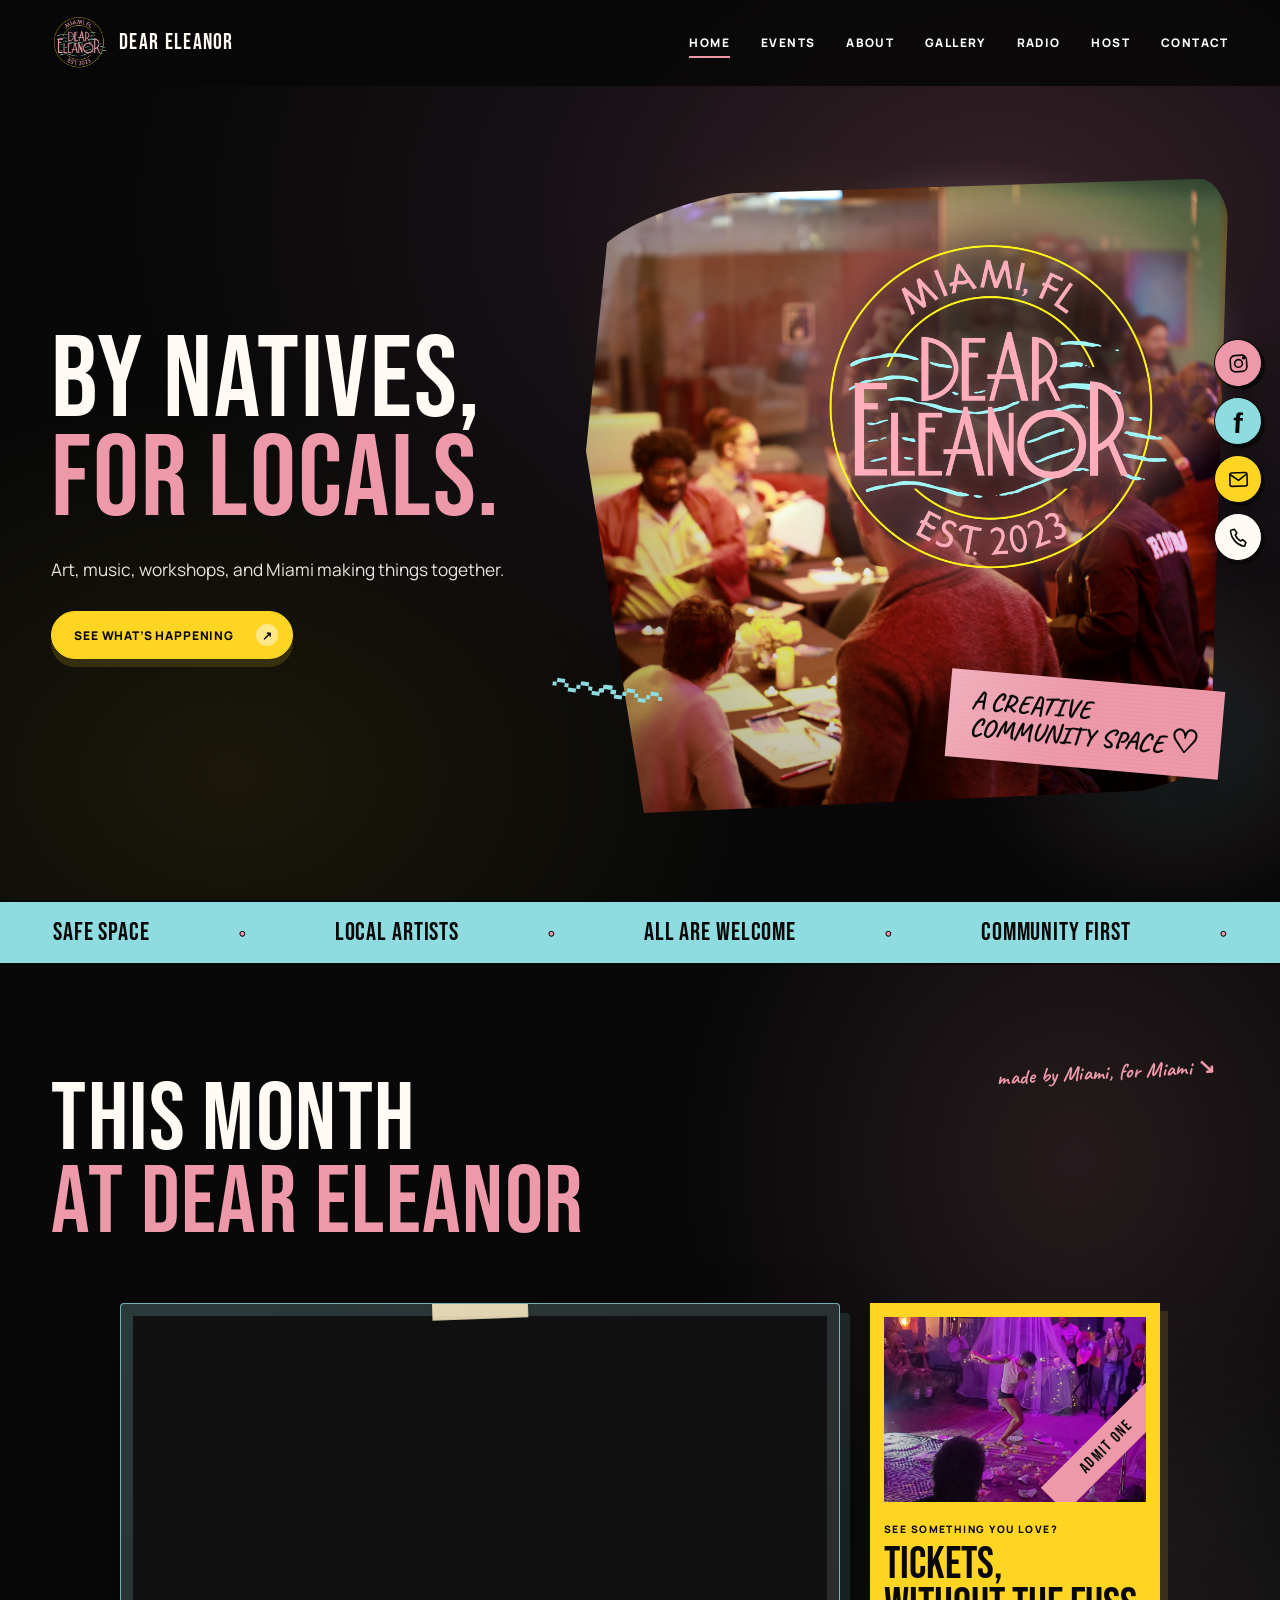
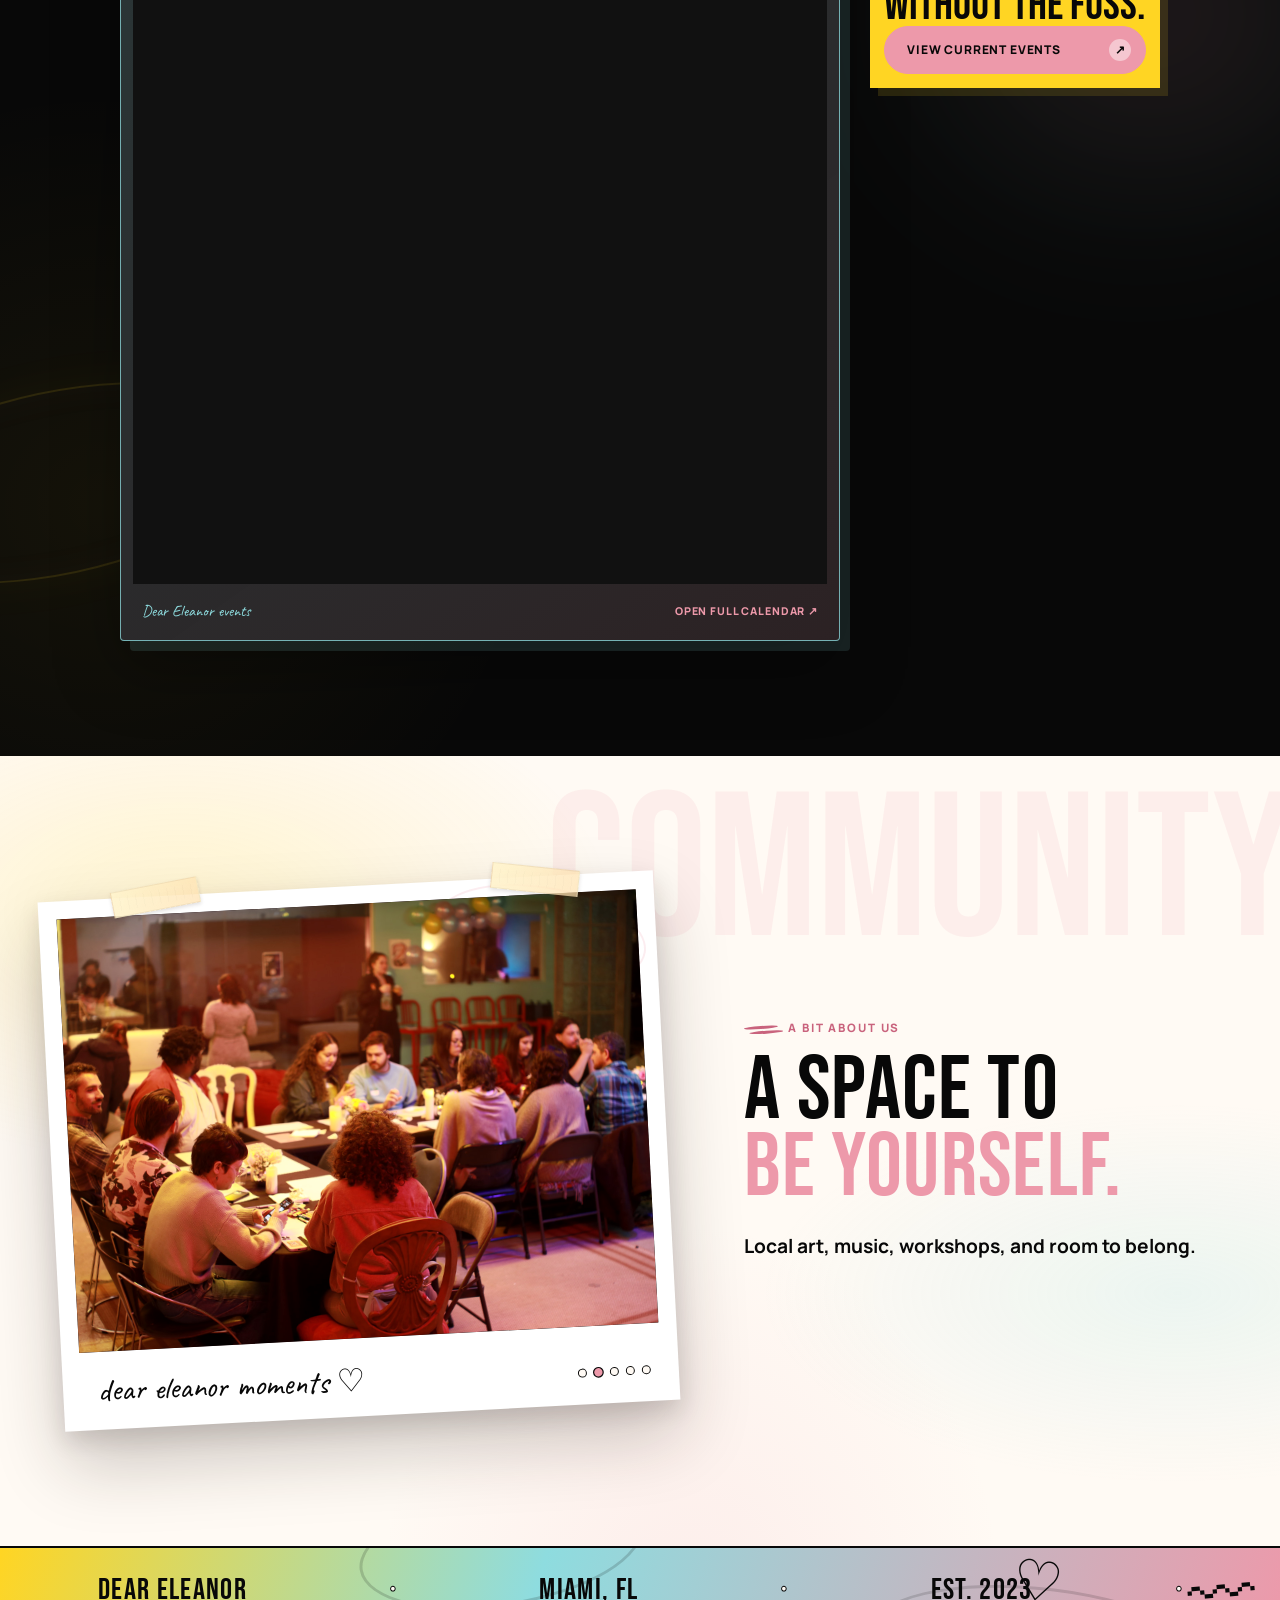
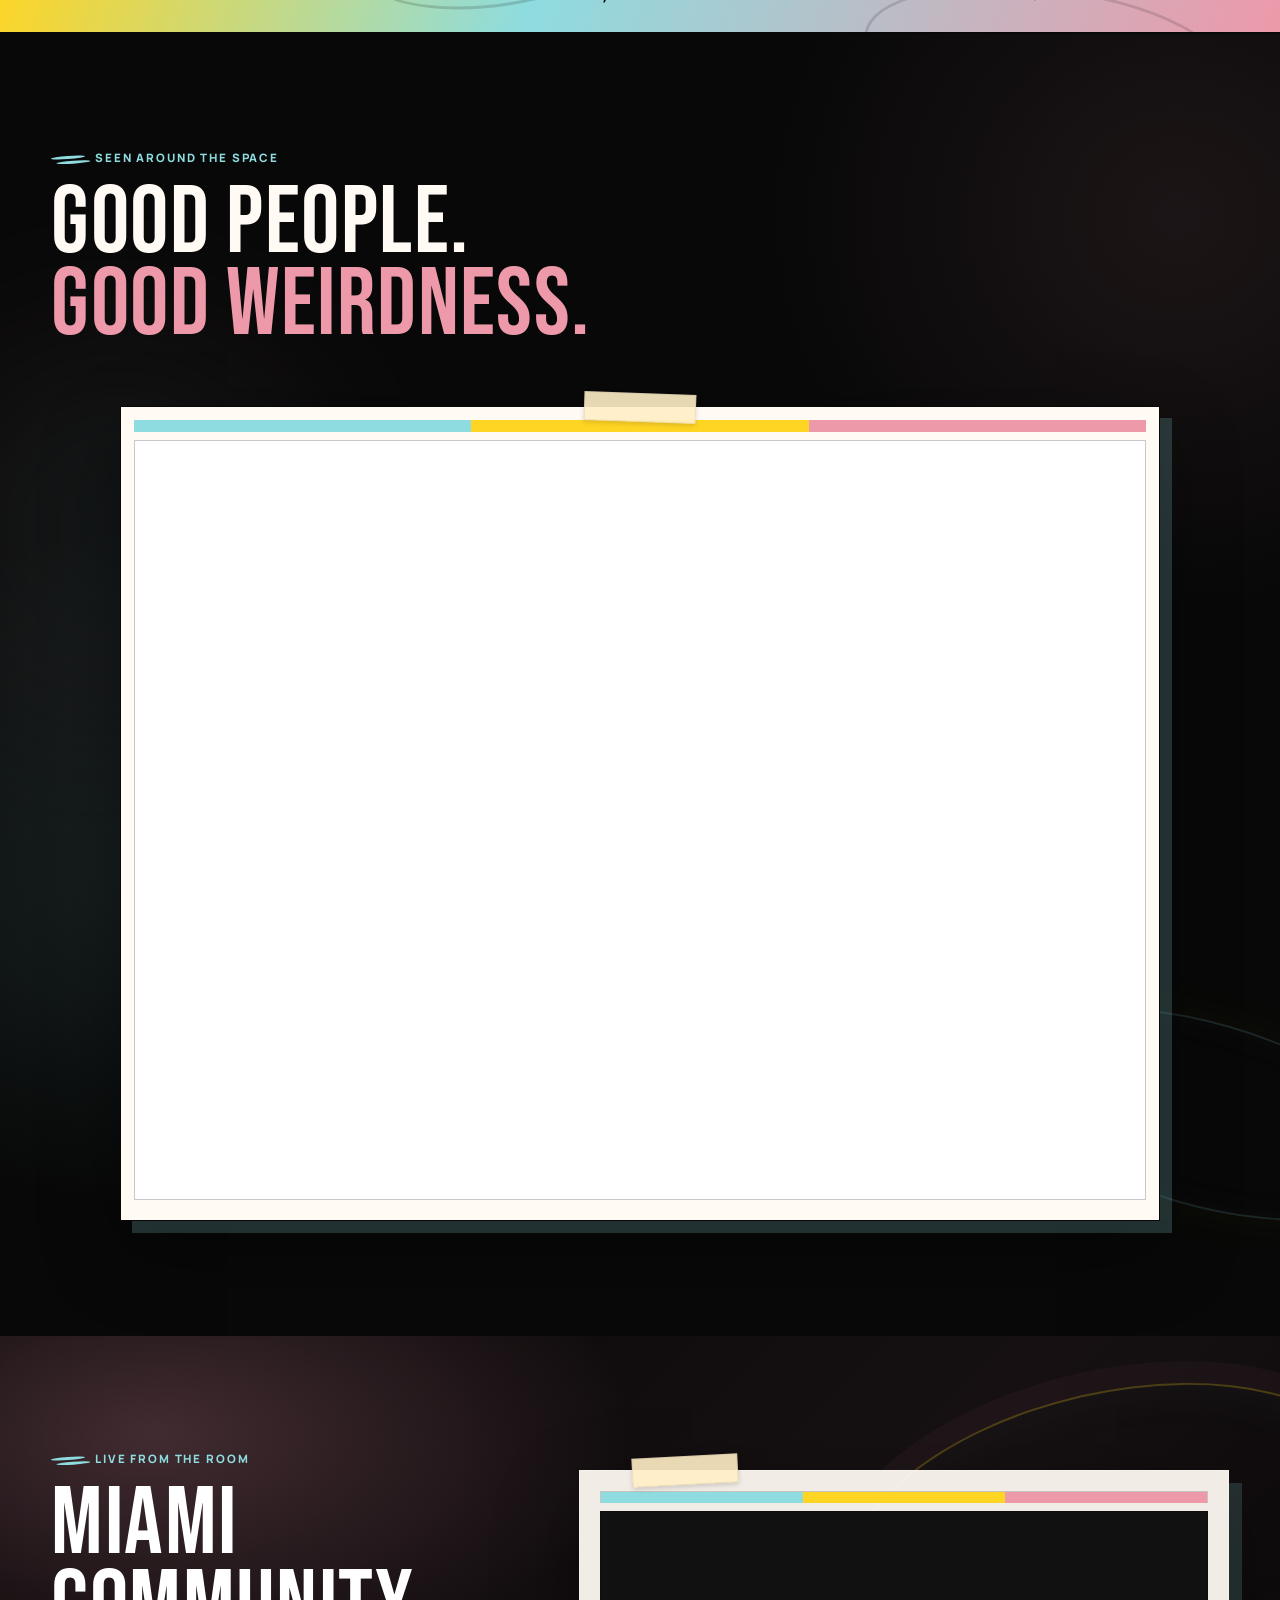
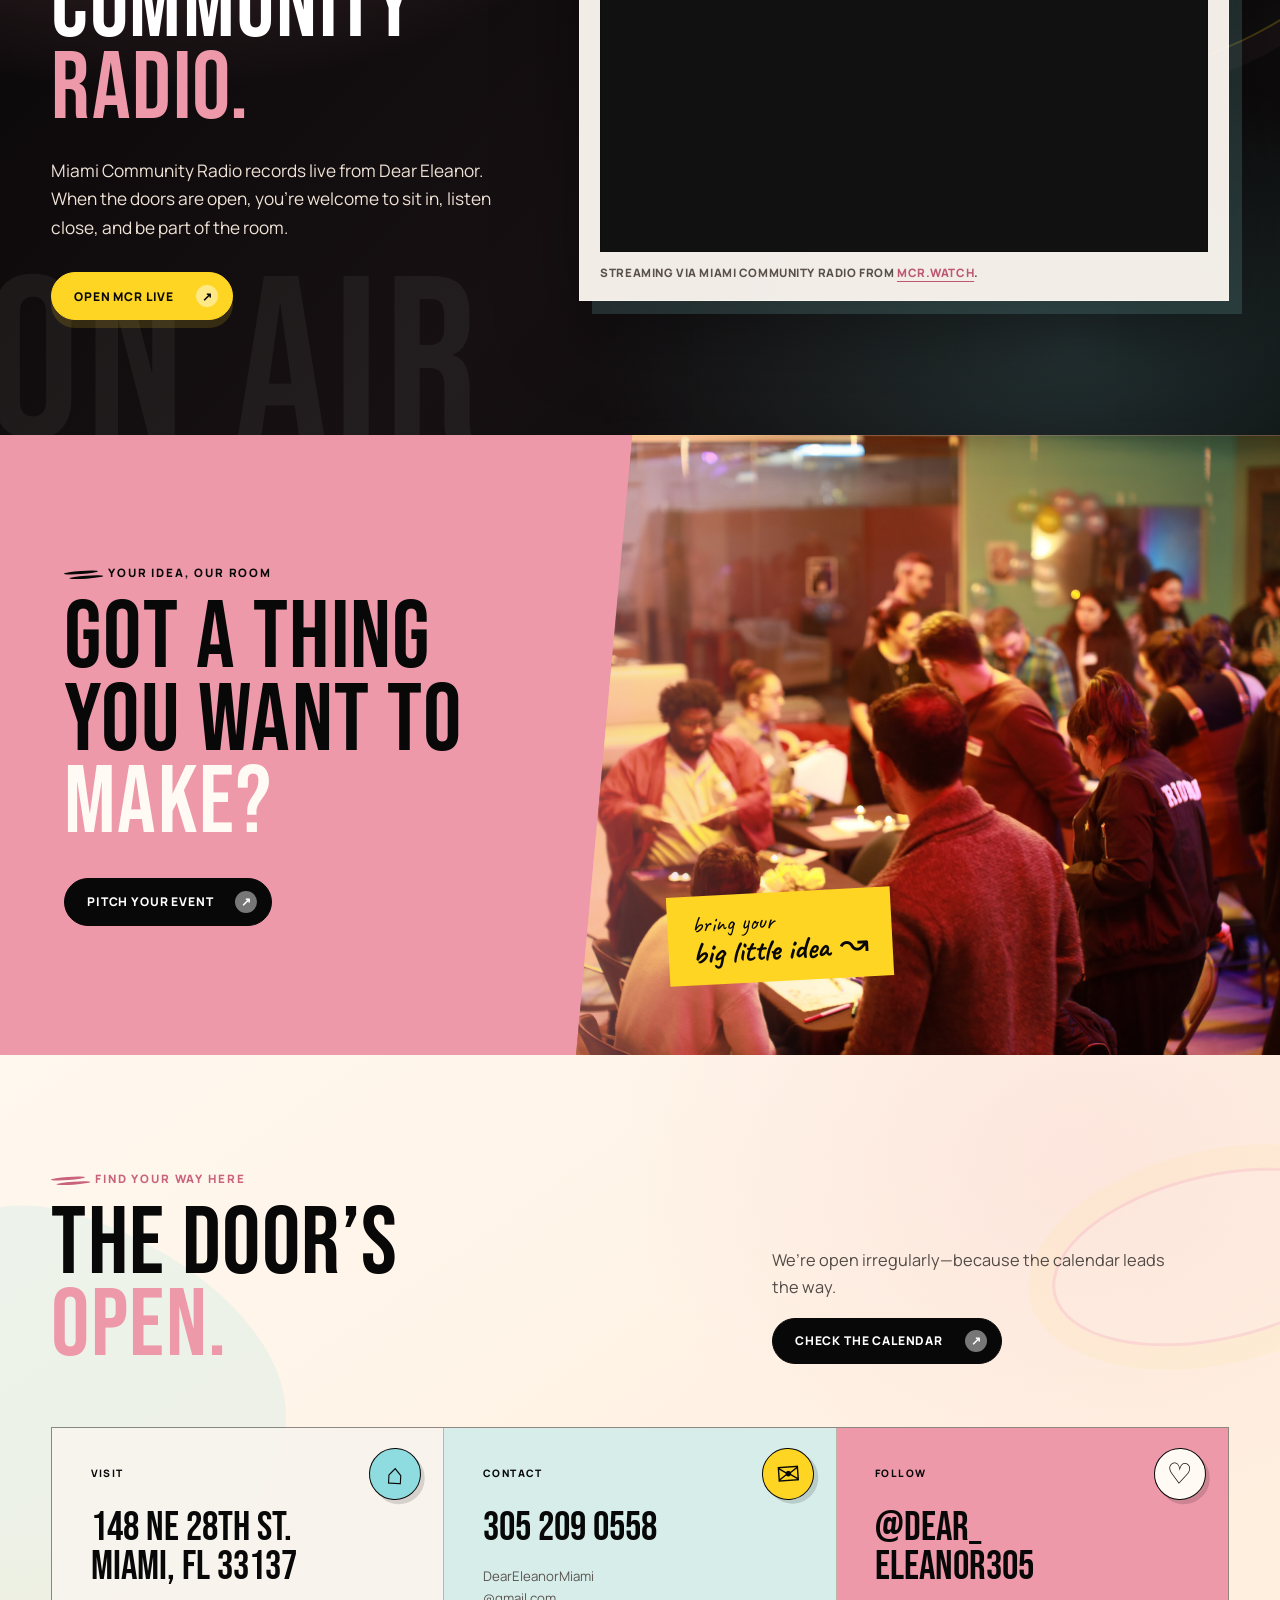
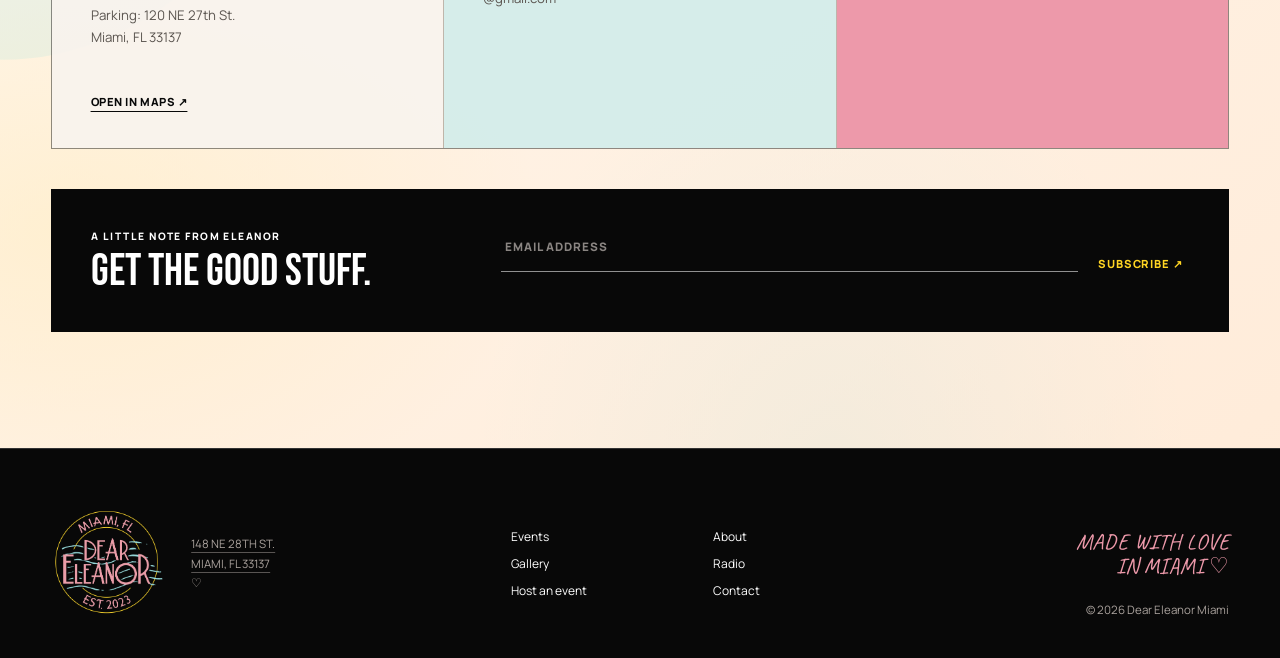
==== commit 2bfeacd7: "Add files via upload" ====
--- a/index.html
+++ b/index.html
@@ -39,6 +39,7 @@
         <a class="nav-link" href="#events">Events</a>
         <a class="nav-link" href="#about">About</a>
         <a class="nav-link" href="#gallery">Gallery</a>
+        <a class="nav-link" href="#radio">Radio</a>
         <a class="nav-link" href="#host">Host</a>
         <a class="nav-link" href="#contact">Contact</a>
       </nav>
@@ -184,6 +185,36 @@
               allow="autoplay; clipboard-write; encrypted-media; picture-in-picture; web-share"
             ></iframe>
           </div>
+        </div>
+      </section>
+
+      <section class="section radio-section" id="radio" aria-labelledby="radio-title">
+        <div class="radio-copy reveal">
+          <p class="eyebrow eyebrow-dark"><span></span> Live from the room</p>
+          <h2 id="radio-title">MIAMI COMMUNITY<br /><em>RADIO.</em></h2>
+          <p class="lead">Miami Community Radio records live from Dear Eleanor. When the doors are open, you’re welcome to sit in, listen close, and be part of the room.</p>
+          <a class="button button-yellow" href="https://mcr.watch/" target="_blank" rel="noreferrer">
+            Open MCR live <span>↗</span>
+          </a>
+        </div>
+
+        <div class="radio-player-card reveal delay-one">
+          <div class="radio-live-accent" aria-hidden="true"><span></span><span></span><span></span></div>
+          <div class="radio-stream-frame">
+            <iframe
+              data-radio-embed
+              src="about:blank"
+              title="Miami Community Radio live stream"
+              loading="lazy"
+              allow="autoplay; fullscreen; picture-in-picture"
+              allowfullscreen
+            ></iframe>
+            <div class="radio-stream-fallback" data-radio-fallback hidden>
+              <p>The live player loads once this site is hosted. For now, open the stream directly.</p>
+              <a href="https://mcr.watch/" target="_blank" rel="noreferrer">Open MCR live ↗</a>
+            </div>
+          </div>
+          <p>Streaming via Miami Community Radio from <a href="https://mcr.watch/" target="_blank" rel="noreferrer">mcr.watch</a>.</p>
         </div>
       </section>
 
@@ -248,7 +279,6 @@
             </div>
             <button type="submit">SUBSCRIBE <span>↗</span></button>
             <p class="mailchimp-message" id="mailchimp-message" role="status" aria-live="polite"></p>
-            <a class="mailchimp-fallback-link" href="https://gmail.us12.list-manage.com/subscribe?u=5148aa7d3075518d8b04c80cf&amp;id=f926f30c99&amp;f_id=00ef40e0f0" target="_blank" rel="noreferrer">Having trouble? Open signup ↗</a>
           </form>
         </div>
       </section>
@@ -260,7 +290,7 @@
         <p><a href="https://maps.google.com/?q=148+NE+28th+St+Miami+FL+33137" target="_blank" rel="noreferrer">148 NE 28TH ST.<br />MIAMI, FL 33137</a><br />♡</p>
       </div>
       <div class="footer-links">
-        <a href="#events">Events</a><a href="#about">About</a><a href="#gallery">Gallery</a><a href="#host">Host an event</a><a href="#contact">Contact</a>
+        <a href="#events">Events</a><a href="#about">About</a><a href="#gallery">Gallery</a><a href="#radio">Radio</a><a href="#host">Host an event</a><a href="#contact">Contact</a>
       </div>
       <div class="footer-note">
         <p>MADE WITH LOVE<br />IN MIAMI ♡</p>
@@ -287,20 +317,6 @@
 
     <div class="cursor-ambient" aria-hidden="true"></div>
 
-    <div class="radio-player-frame" id="mcr-player" aria-hidden="true"></div>
-    <audio id="ambient-audio" autoplay loop preload="auto" playsinline>
-      <source src="assets/eleanor-after-hours.wav" type="audio/wav" />
-    </audio>
-    <div class="radio-control">
-      <button class="sound-toggle" type="button" aria-pressed="false" aria-label="Turn Miami Community Radio on" data-radio-channel="miamicommunityradio247" data-radio-url="https://mcr.watch/">
-        <span class="sound-disc" aria-hidden="true">
-          <i class="sound-bar"></i><i class="sound-bar"></i><i class="sound-bar"></i>
-        </span>
-        <span class="sound-copy"><b>Tap for radio</b><small>Miami Community Radio</small></span>
-      </button>
-      <a class="radio-live-link" href="https://mcr.watch/" target="_blank" rel="noreferrer">MCR live ↗</a>
-    </div>
-    <p class="sound-status sr-only" role="status" aria-live="polite"></p>
     <button class="back-to-top" type="button" aria-label="Back to top">↑</button>
   </body>
 </html>
--- a/styles.css
+++ b/styles.css
@@ -191,6 +191,148 @@
 .instagram-profile-frame { height: 760px; overflow: hidden; border: 1px solid rgba(8,8,8,.22); background: #fff; }
 .instagram-profile-frame iframe { width: 100%; height: 100%; display: block; border: 0; background: #fff; }
 
+.radio-section {
+  position: relative;
+  display: grid;
+  grid-template-columns: .82fr 1.18fr;
+  gap: clamp(30px, 6vw, 78px);
+  align-items: center;
+  isolation: isolate;
+  overflow: hidden;
+  color: white;
+  background:
+    radial-gradient(ellipse at 12% 14%, rgba(237,153,170,.24), transparent 30%),
+    radial-gradient(ellipse at 84% 88%, rgba(142,220,223,.18), transparent 32%),
+    linear-gradient(135deg, #090708 0%, #161012 54%, #070707 100%);
+}
+.radio-section::before {
+  content: "";
+  position: absolute;
+  z-index: -1;
+  width: clamp(320px, 42vw, 620px);
+  aspect-ratio: 1.9;
+  right: -8%;
+  top: 8%;
+  border: 2px solid rgba(255,213,35,.24);
+  border-radius: 50%;
+  box-shadow: 0 0 0 22px rgba(237,153,170,.04), inset 0 0 60px rgba(142,220,223,.04);
+  transform: rotate(-13deg);
+}
+.radio-section::after {
+  content: "ON AIR";
+  position: absolute;
+  z-index: -1;
+  left: -1vw;
+  bottom: -1.5vw;
+  color: rgba(255,250,244,.055);
+  font-family: var(--display);
+  font-size: clamp(7rem, 18vw, 17rem);
+  line-height: .75;
+  letter-spacing: .03em;
+  pointer-events: none;
+}
+.radio-copy { position: relative; z-index: 1; }
+.radio-copy .eyebrow { color: var(--aqua); }
+.radio-copy .lead {
+  max-width: 560px;
+  margin: 25px 0 30px;
+  color: #efe2d6;
+  font-size: clamp(1rem, 1.35vw, 1.22rem);
+  line-height: 1.65;
+}
+.radio-player-card {
+  position: relative;
+  z-index: 1;
+  padding: clamp(11px, 1.8vw, 20px);
+  color: var(--ink);
+  background: rgba(255,250,244,.94);
+  border: 1px solid rgba(255,255,255,.28);
+  box-shadow: 13px 13px 0 rgba(142,220,223,.16), 0 30px 75px rgba(0,0,0,.38);
+  transform: rotate(.35deg);
+}
+.radio-player-card::before {
+  content: "";
+  position: absolute;
+  z-index: 2;
+  top: -15px;
+  left: 8%;
+  width: 104px;
+  height: 27px;
+  background: rgba(255,239,199,.9);
+  border: 1px solid rgba(0,0,0,.08);
+  box-shadow: 0 2px 5px rgba(0,0,0,.16);
+  transform: rotate(-3deg);
+  pointer-events: none;
+}
+.radio-live-accent { display: grid; grid-template-columns: repeat(3, 1fr); height: 12px; margin-bottom: 8px; overflow: hidden; border: 1px solid rgba(8,8,8,.18); border-bottom: 0; }
+.radio-live-accent span:nth-child(1) { background: var(--aqua); }
+.radio-live-accent span:nth-child(2) { background: var(--yellow); }
+.radio-live-accent span:nth-child(3) { background: var(--pink); }
+.radio-stream-frame {
+  position: relative;
+  display: grid;
+  place-items: center;
+  aspect-ratio: 16 / 9;
+  overflow: hidden;
+  background: #111;
+  border: 1px solid rgba(8,8,8,.28);
+}
+.radio-stream-frame iframe {
+  position: absolute;
+  inset: 0;
+  width: 100%;
+  height: 100%;
+  border: 0;
+}
+.radio-stream-fallback {
+  position: absolute;
+  inset: 0;
+  display: grid;
+  place-items: center;
+  gap: 14px;
+  padding: clamp(18px, 4vw, 34px);
+  text-align: center;
+  color: var(--paper);
+  background:
+    radial-gradient(circle at 18% 18%, rgba(237,153,170,.33), transparent 32%),
+    radial-gradient(circle at 82% 78%, rgba(142,220,223,.22), transparent 35%),
+    #111;
+}
+.radio-stream-fallback[hidden] { display: none; }
+.radio-stream-fallback p {
+  max-width: 360px;
+  margin: 0;
+  font-size: .86rem;
+  font-weight: 700;
+  line-height: 1.55;
+}
+.radio-stream-fallback a {
+  display: inline-flex;
+  align-items: center;
+  justify-content: center;
+  min-height: 42px;
+  padding: 0 18px;
+  color: var(--ink);
+  background: var(--yellow);
+  border: 1px solid var(--paper);
+  border-radius: 999px;
+  font-size: .68rem;
+  font-weight: 900;
+  letter-spacing: .08em;
+  text-decoration: none;
+  text-transform: uppercase;
+}
+.radio-stream-fallback a:hover { background: var(--aqua); }
+.radio-player-card p {
+  margin: 13px 0 0;
+  color: #5a514b;
+  font-size: .72rem;
+  font-weight: 800;
+  letter-spacing: .05em;
+  text-transform: uppercase;
+}
+.radio-player-card a { color: #bd5872; text-underline-offset: 4px; }
+
 .host-section { min-height: 620px; display: grid; grid-template-columns: .9fr 1.1fr; color: var(--ink); background: var(--pink); overflow: hidden; }
 .host-copy { display: flex; flex-direction: column; justify-content: center; align-items: flex-start; padding: clamp(70px, 8vw, 130px) 5vw; }
 .host-copy .eyebrow { color: var(--ink); }
@@ -294,7 +436,6 @@
 .mailchimp-lite button:disabled { color: #8a8582; cursor: wait; }
 .mailchimp-honeypot { position: absolute; left: -5000px; width: 1px; height: 1px; overflow: hidden; }
 .mailchimp-message { grid-column: 1 / -1; min-height: 1em; margin: -4px 0 0; color: var(--aqua); font-family: var(--hand); font-size: 1.05rem; line-height: 1.05; }
-.mailchimp-fallback-link { grid-column: 1 / -1; justify-self: start; color: rgba(255,255,255,.52); font-size: .6rem; font-weight: 800; letter-spacing: .08em; text-transform: uppercase; text-underline-offset: 5px; }
 
 .site-footer { display: grid; grid-template-columns: 1fr 1fr .7fr; gap: 7vw; padding: 55px 4vw 35px; color: white; background: var(--ink); border-top: 1px solid #333; }
 .footer-brand { display: flex; align-items: center; gap: 22px; }
@@ -332,41 +473,12 @@
 .back-to-top.visible { opacity: 1; visibility: visible; transform: translateY(0); }
 .back-to-top:hover { background: var(--yellow); transform: translateY(-3px); }
 
-.radio-player-frame { position: fixed; left: -360px; bottom: -220px; width: 320px; height: 180px; overflow: hidden; opacity: 0; pointer-events: none; }
-.radio-player-frame iframe { width: 320px !important; height: 180px !important; }
-.radio-control { position: fixed; z-index: 1600; left: 20px; bottom: 20px; display: flex; align-items: center; gap: 8px; }
-.sound-toggle {
-  position: relative; display: flex; align-items: center; gap: 10px; min-height: 52px; padding: 7px 15px 7px 7px;
-  color: var(--paper); background: rgba(8,8,8,.83); border: 1px solid rgba(237,153,170,.62); border-radius: 999px;
-  box-shadow: 0 10px 28px rgba(0,0,0,.32), inset 0 0 22px rgba(237,153,170,.04); backdrop-filter: blur(12px); cursor: pointer; transition: transform .25s ease, border-color .25s ease, background .25s ease;
-}
-.radio-live-link { display: inline-flex; align-items: center; min-height: 42px; padding: 0 13px; color: var(--ink); background: var(--aqua); border: 1px solid var(--ink); border-radius: 999px; box-shadow: 3px 3px 0 rgba(8,8,8,.85); font-size: .62rem; font-weight: 900; letter-spacing: .08em; text-decoration: none; text-transform: uppercase; white-space: nowrap; transition: transform .25s, background .25s; }
-.radio-live-link:hover { background: var(--yellow); transform: translateY(-2px); }
-.radio-live-link:focus-visible { outline: 3px solid var(--pink); outline-offset: 3px; }
-.sound-toggle:hover { transform: translateY(-2px); border-color: var(--yellow); }
-.sound-toggle:focus-visible { outline: 3px solid var(--aqua); outline-offset: 3px; }
-.sound-disc { position: relative; display: flex; align-items: center; justify-content: center; gap: 2px; width: 38px; height: 38px; border-radius: 50%; color: var(--ink); background: radial-gradient(circle at center, var(--yellow) 0 10%, var(--pink) 11% 33%, #181214 34% 42%, var(--aqua) 43% 100%); box-shadow: 0 0 0 2px rgba(255,255,255,.14), 0 0 18px rgba(142,220,223,.18); }
-.sound-disc::after { content: ""; position: absolute; inset: 3px; border: 1px solid rgba(8,8,8,.2); border-radius: 50%; }
-.sound-bar { position: relative; z-index: 1; display: block; width: 2px; height: 9px; border-radius: 2px; background: var(--paper); transform-origin: center; }
-.sound-bar:nth-child(2) { height: 14px; }
-.sound-bar:nth-child(3) { height: 6px; }
-.sound-copy { display: flex; flex-direction: column; align-items: flex-start; line-height: 1.05; }
-.sound-copy b { font-size: .66rem; letter-spacing: .1em; text-transform: uppercase; }
-.sound-copy small { margin-top: 4px; color: #aaa29d; font-family: var(--hand); font-size: .82rem; }
-.sound-toggle.playing { border-color: var(--aqua); background: rgba(18,13,16,.92); }
-.sound-toggle.playing .sound-disc { animation: record-spin 5s linear infinite; }
-.sound-toggle.playing .sound-bar { animation: sound-wave .75s ease-in-out infinite alternate; }
-.sound-toggle.playing .sound-bar:nth-child(2) { animation-delay: -.35s; }
-.sound-toggle.playing .sound-bar:nth-child(3) { animation-delay: -.6s; }
-
 @keyframes ambient-drift { from { transform: translate3d(-5%, -4%, 0) scale(.9); } to { transform: translate3d(9%, 8%, 0) scale(1.14); } }
 @keyframes watercolor-float { from { transform: translate3d(-3%, -2%, 0) rotate(-2deg) scale(.94); } to { transform: translate3d(5%, 4%, 0) rotate(3deg) scale(1.08); } }
 @keyframes slow-orbit { from { translate: -12px -4px; rotate: -2deg; } to { translate: 18px 10px; rotate: 4deg; } }
 @keyframes logo-halo { 0%,100% { transform: scale(.98); box-shadow: 0 0 0 8px rgba(8,8,8,.12), 0 0 45px rgba(237,153,170,.2), 0 24px 60px rgba(0,0,0,.58); } 50% { transform: scale(1.025); box-shadow: 0 0 0 10px rgba(8,8,8,.08), 0 0 72px rgba(142,220,223,.28), 0 27px 68px rgba(0,0,0,.65); } }
 @keyframes logo-float { 0%,100% { transform: translate3d(0,0,0) rotate(-.2deg); } 50% { transform: translate3d(0,-7px,0) rotate(.35deg); } }
 @keyframes paper-breathe { 0%,100% { translate: 0 0; } 50% { translate: 0 -3px; } }
-@keyframes record-spin { to { transform: rotate(360deg); } }
-@keyframes sound-wave { from { scale: 1 .55; } to { scale: 1 1.15; } }
 
 .reveal { opacity: 0; transform: translateY(28px); transition: opacity .75s ease, transform .75s ease; }
 .reveal.visible { opacity: 1; transform: translateY(0); }
@@ -414,6 +526,9 @@
   .photo-values figure { height: clamp(245px, 38vw, 340px); }
   .photo-values figcaption { font-size: clamp(1.15rem, 2.6vw, 1.6rem); }
   .instagram-live { max-width: 860px; }
+  .radio-section { grid-template-columns: 1fr; }
+  .radio-copy { max-width: 720px; }
+  .radio-player-card { max-width: 760px; transform: rotate(0); }
   .host-section { grid-template-columns: 1fr; }.host-visual { min-height: 550px; clip-path: none; }
   .bloom-pitch-section { grid-template-columns: 1fr; }
   .bloom-pitch-heading { max-width: 720px; }
@@ -498,6 +613,12 @@
   .instagram-live::before { top: -11px; width: 76px; height: 21px; }
   .instagram-live-accent { height: 9px; margin-bottom: 6px; }
   .instagram-profile-frame { height: 510px; }
+  .radio-section { padding-inline: 18px; }
+  .radio-copy .lead { margin-block: 20px 23px; font-size: .96rem; line-height: 1.65; }
+  .radio-player-card { padding: 8px 8px 13px; box-shadow: 7px 7px 0 rgba(142,220,223,.17), 0 24px 50px rgba(0,0,0,.34); }
+  .radio-player-card::before { top: -11px; left: 50%; width: 76px; height: 21px; transform: translateX(-50%) rotate(2deg); }
+  .radio-live-accent { height: 9px; margin-bottom: 6px; }
+  .radio-player-card p { font-size: .61rem; line-height: 1.45; }
   .hand-label { display: none; }
 
   .host-copy { padding: 68px 18px 62px; }
@@ -549,13 +670,6 @@
   .social-bubble svg { width: 19px; height: 19px; }
   .social-facebook span { font-size: 1.5rem; }
   .back-to-top { right: 14px; bottom: 82px; width: 44px; height: 44px; box-shadow: 3px 3px 0 var(--ink); }
-  .radio-control { left: 12px; right: 84px; bottom: 12px; gap: 6px; align-items: center; }
-  .sound-toggle { width: auto; min-height: 46px; padding: 5px 11px 5px 5px; }
-  .radio-live-link { min-height: 38px; padding-inline: 10px; font-size: .55rem; }
-  .sound-disc { width: 35px; height: 35px; }
-  .sound-copy { display: flex; }
-  .sound-copy b { font-size: .59rem; }
-  .sound-copy small { font-size: .72rem; }
 }
 
 @media (max-width: 350px) {
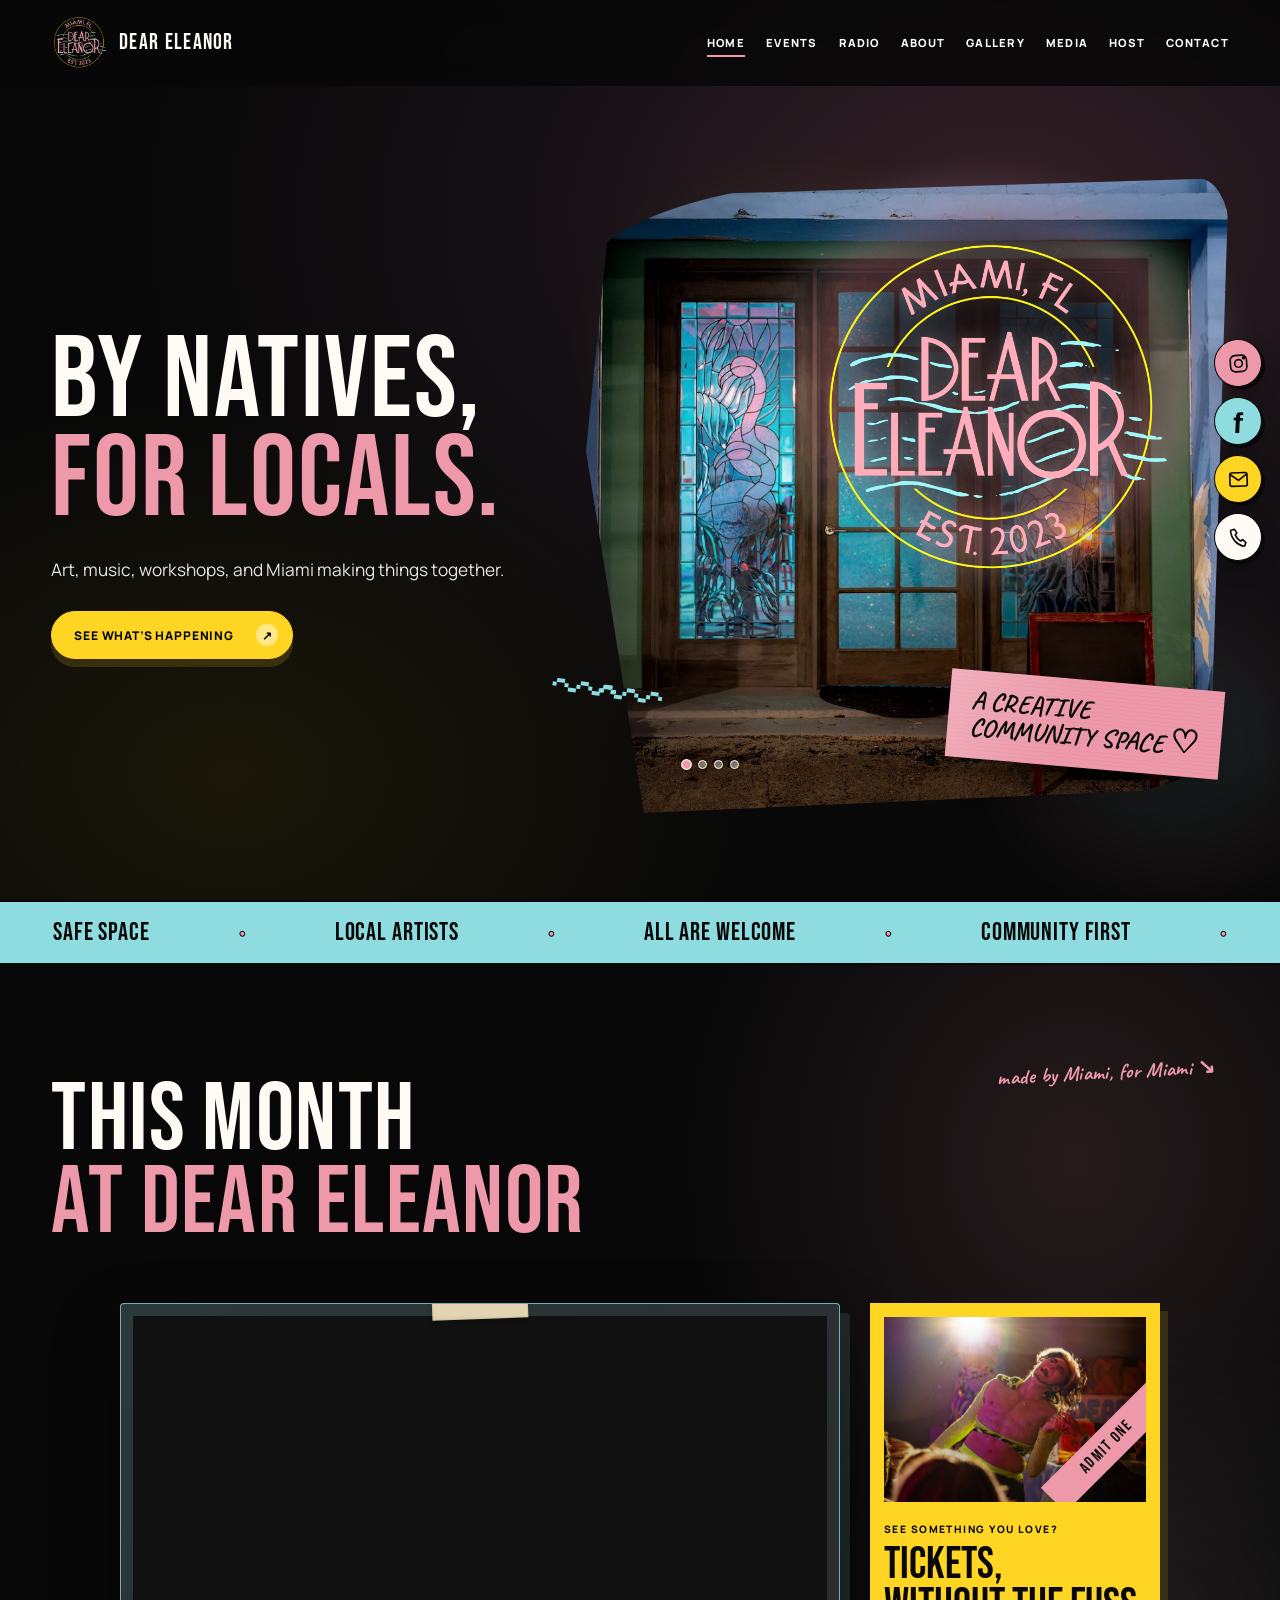
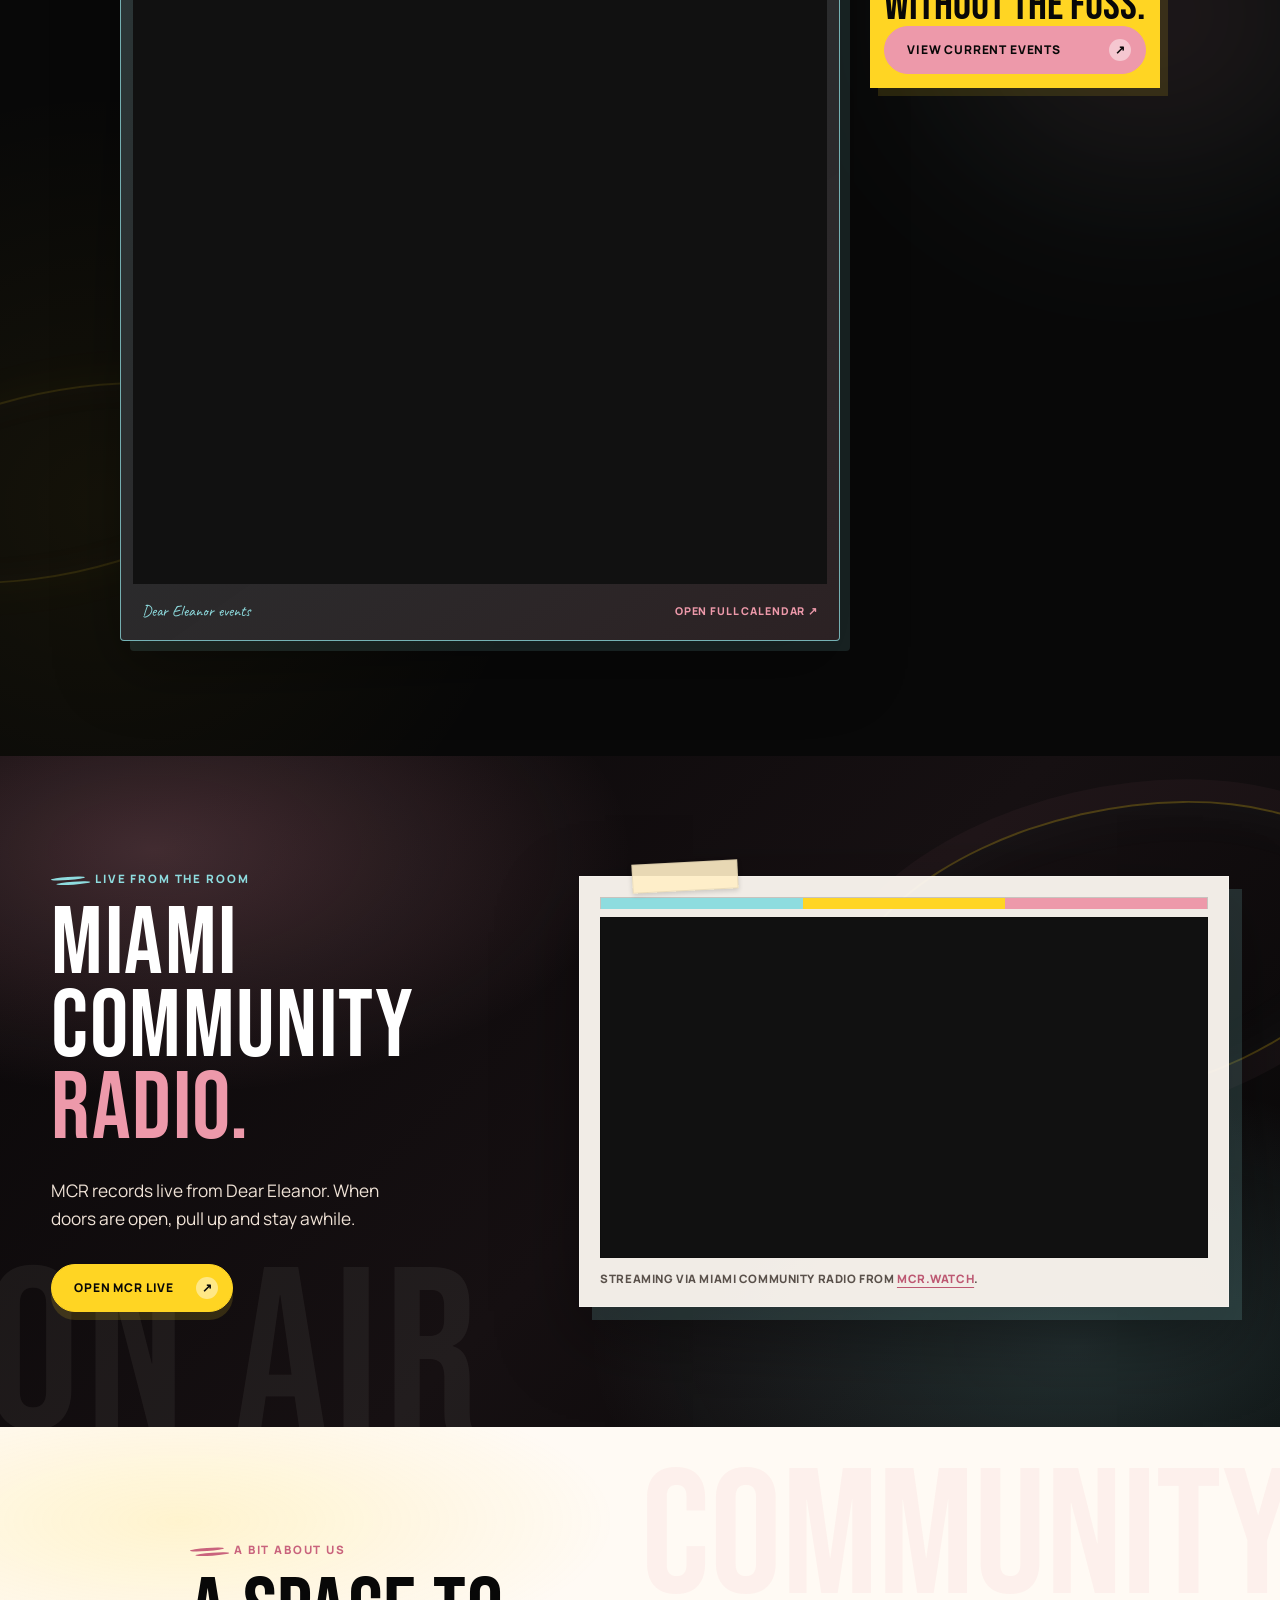
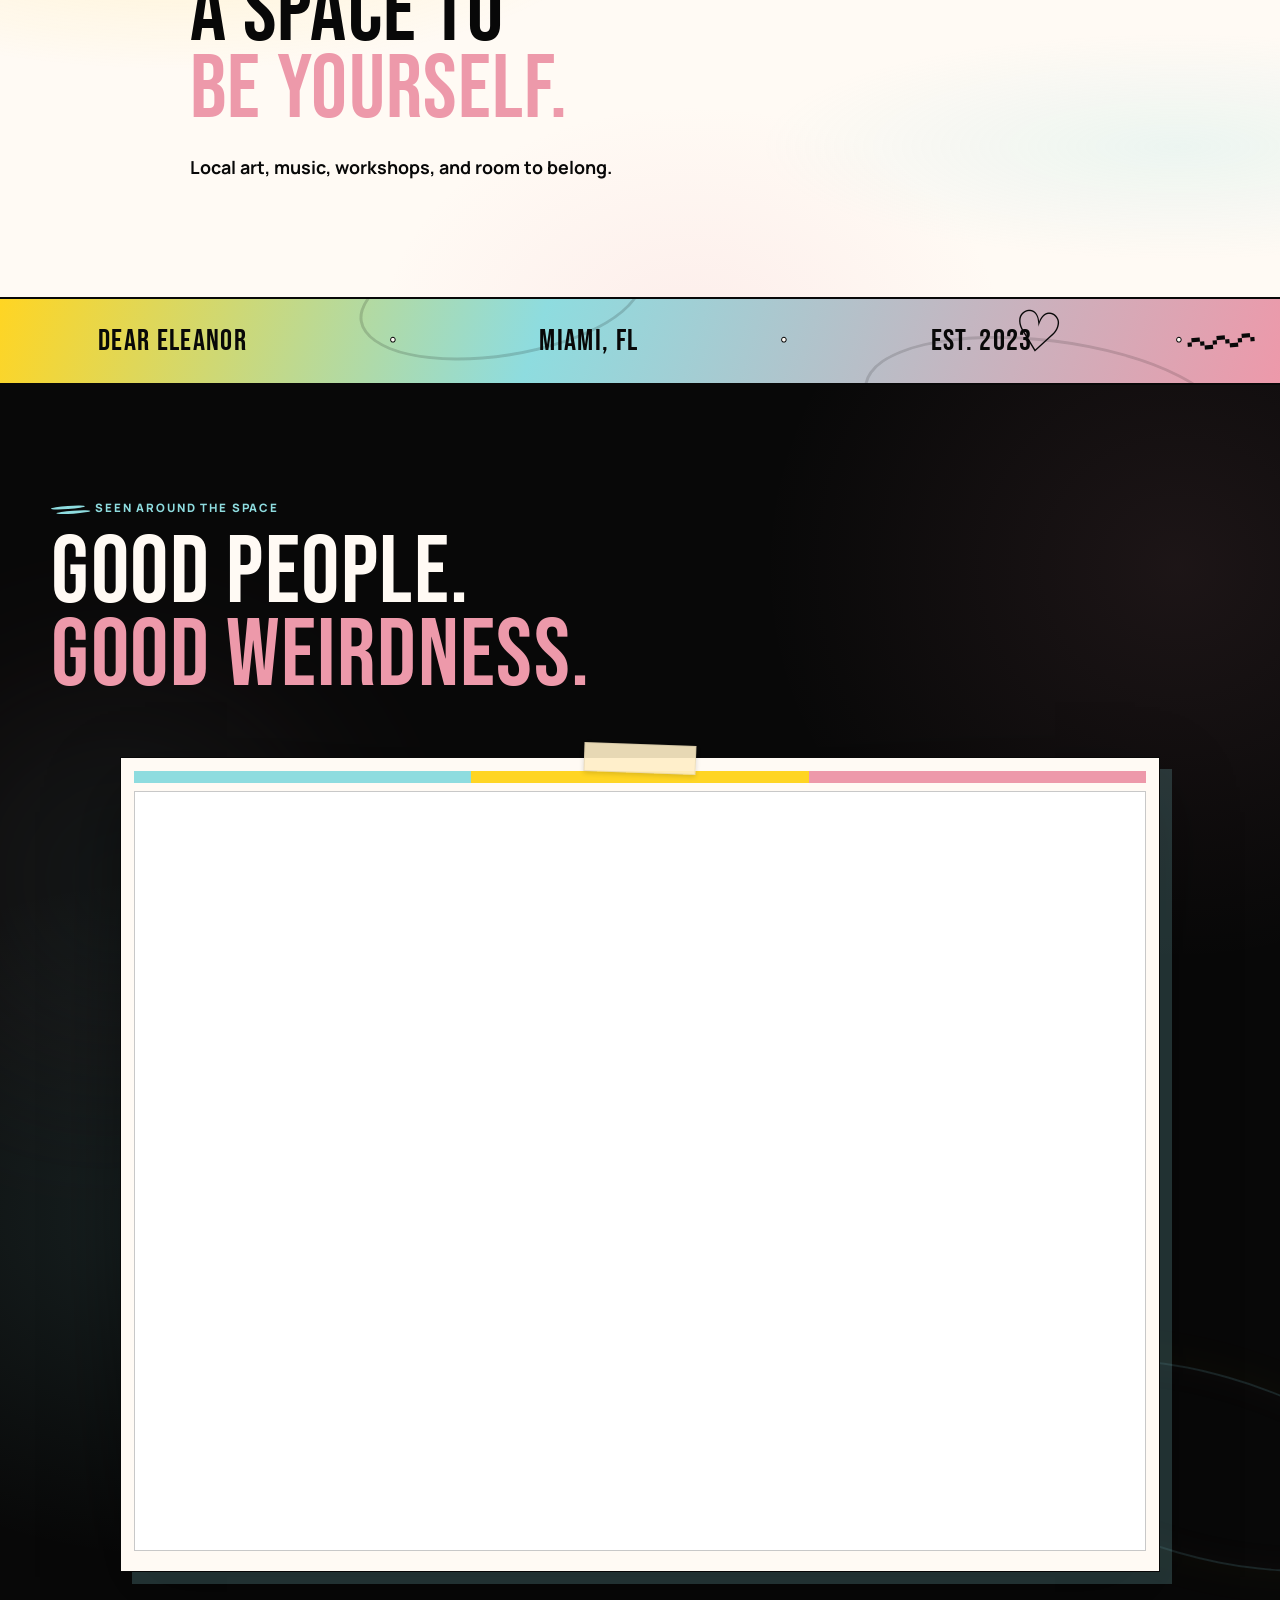
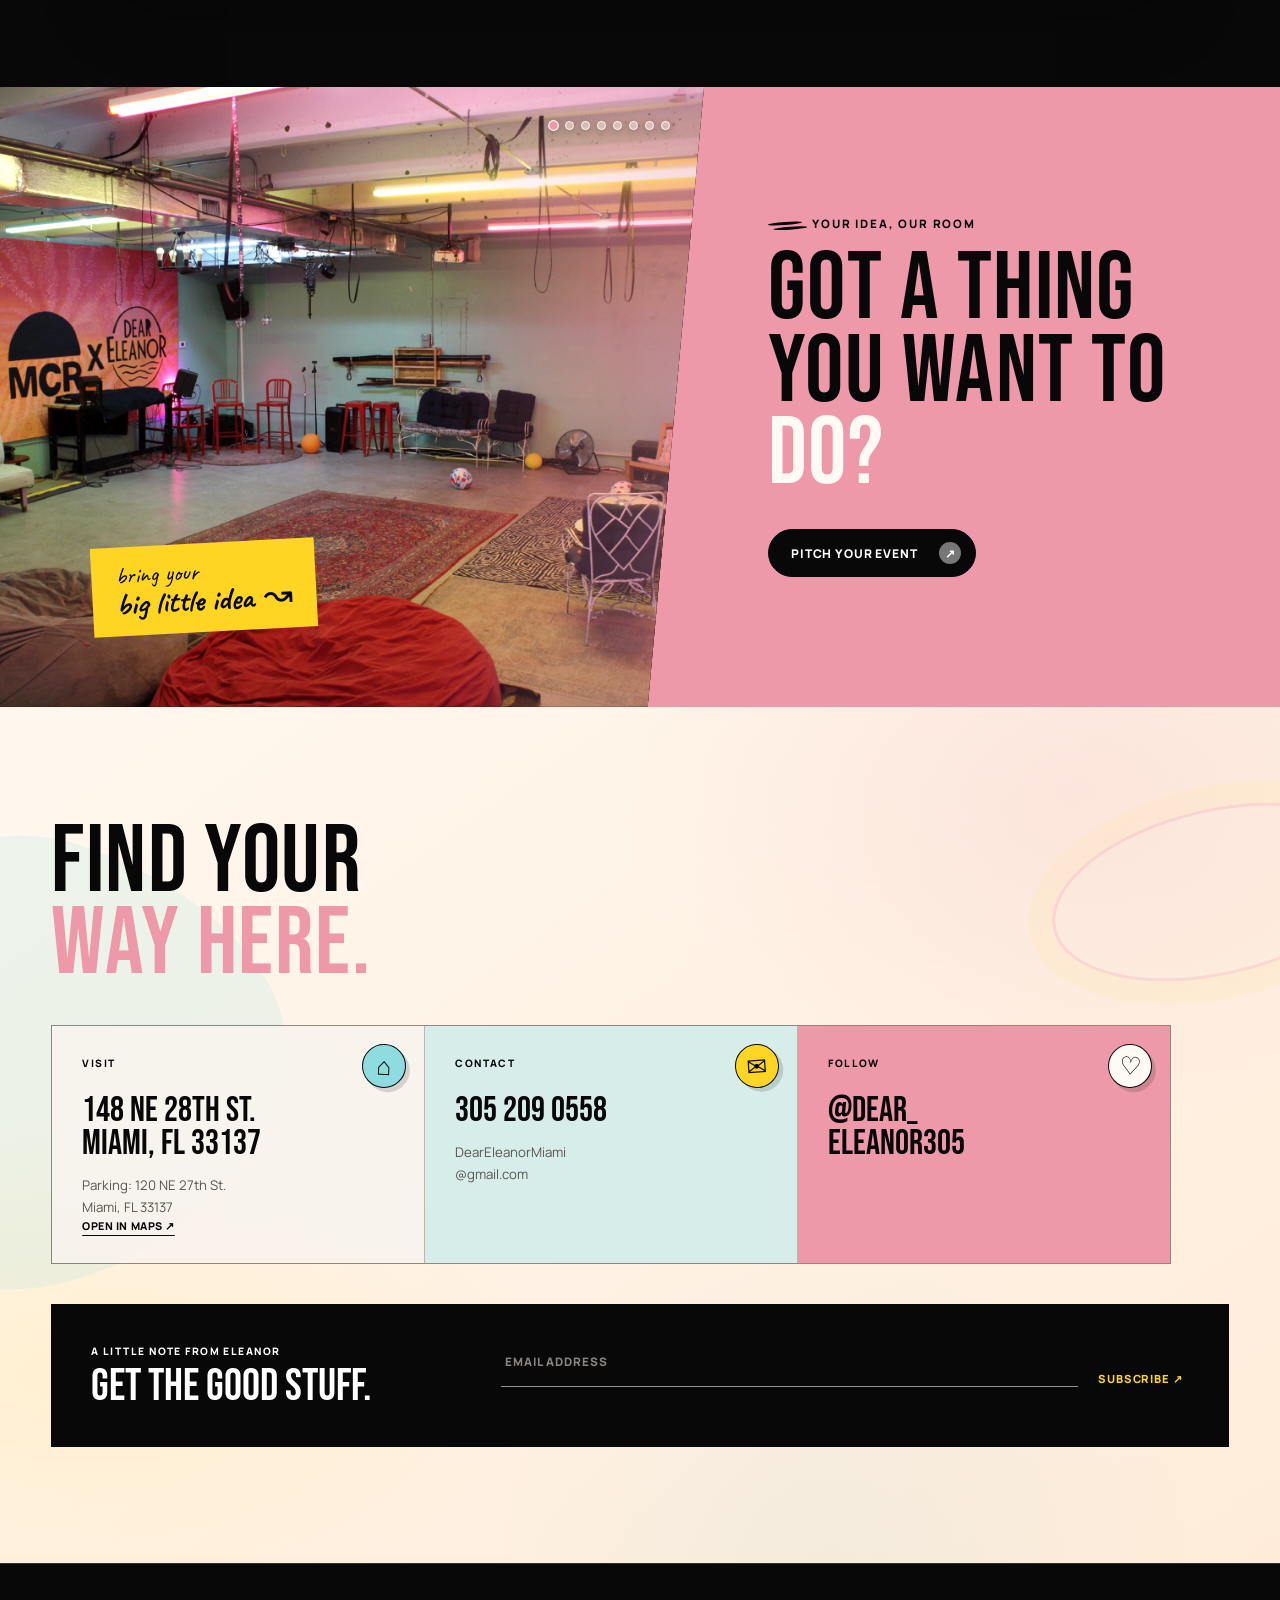
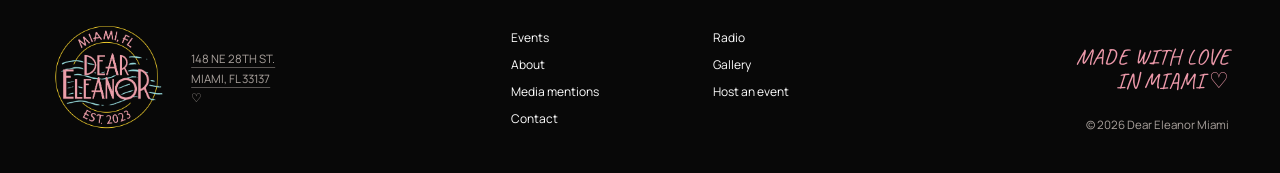
==== commit 48242a3f: "Add files via upload" ====
--- a/index.html
+++ b/index.html
@@ -37,9 +37,10 @@
       <nav class="site-nav" id="site-nav" aria-label="Main navigation">
         <a class="nav-link active" href="#home">Home</a>
         <a class="nav-link" href="#events">Events</a>
+        <a class="nav-link" href="#radio">Radio</a>
         <a class="nav-link" href="#about">About</a>
         <a class="nav-link" href="#gallery">Gallery</a>
-        <a class="nav-link" href="#radio">Radio</a>
+        <a class="nav-link" href="media.html" target="_blank" rel="noreferrer">Media</a>
         <a class="nav-link" href="#host">Host</a>
         <a class="nav-link" href="#contact">Contact</a>
       </nav>
@@ -60,12 +61,20 @@
         </div>
 
         <div class="hero-visual reveal delay-one">
-          <div class="hero-photo-wrap">
-            <img
-              class="hero-photo"
-              src="assets/community-table.jpg"
-              alt="Friends and neighbors gathered around a long table at Dear Eleanor"
-            />
+          <div class="hero-photo-wrap" data-photo-slider>
+            <figure class="photo-slide hero-slide hero-slide-doors is-active">
+              <img class="hero-photo" src="assets/de-doors.jpg" alt="Dear Eleanor's glowing front doors with stained-glass flamingos" />
+            </figure>
+            <figure class="photo-slide hero-slide">
+              <img class="hero-photo" src="assets/de-caldos-dinner.jpg" alt="Musicians and guests gathered outside Dear Eleanor at night" />
+            </figure>
+            <figure class="photo-slide hero-slide">
+              <img class="hero-photo" src="assets/de-chosenfamilia-audience.jpg" alt="Guests smiling and watching a live performance at Dear Eleanor" />
+            </figure>
+            <figure class="photo-slide hero-slide">
+              <img class="hero-photo" src="assets/de-caldos-mic.jpg" alt="A musician sharing a microphone with the crowd inside Dear Eleanor" />
+            </figure>
+            <div class="photo-dots hero-slider-dots" aria-hidden="true"><span class="is-active"></span><span></span><span></span><span></span></div>
           </div>
           <img class="hero-logo" src="assets/dear-eleanor-logo.png" alt="Dear Eleanor, Miami Florida, established 2023" />
           <div class="paper-note paper-note-pink">A creative<br />community space <span>♡</span></div>
@@ -109,7 +118,7 @@
 
           <aside class="ticket-card reveal delay-one">
             <div class="ticket-photo">
-              <img src="assets/performance.jpg" alt="A live performance at Dear Eleanor" />
+              <img src="assets/de-chosenfamilia-performance.jpg" alt="A performer under bright stage lights at Dear Eleanor" />
               <span class="ticket-stub">ADMIT ONE</span>
             </div>
             <p class="eyebrow-small">See something you love?</p>
@@ -121,78 +130,11 @@
         </div>
       </section>
 
-      <section class="section about-section" id="about" aria-labelledby="about-title">
-        <div class="about-collage reveal" aria-label="Life at Dear Eleanor">
-          <div class="polaroid-slider" data-polaroid-slider>
-            <figure class="polaroid-slide is-active">
-              <img src="assets/creative-workshop.jpg" alt="Art supplies arranged for a creative workshop" />
-            </figure>
-            <figure class="polaroid-slide">
-              <img src="assets/shared-table.jpg" alt="Neighbors making and sharing a meal together" />
-            </figure>
-            <figure class="polaroid-slide">
-              <img src="assets/community-gallery.jpg" alt="Friends talking together during an event at Dear Eleanor" />
-            </figure>
-            <figure class="polaroid-slide">
-              <img src="assets/making-gallery.jpg" alt="A guest making a colorful bracelet at a Dear Eleanor workshop" />
-            </figure>
-            <figure class="polaroid-slide">
-              <img src="assets/live-gallery.jpg" alt="A live band performing for a crowd at Dear Eleanor" />
-            </figure>
-            <div class="tape tape-one"></div>
-            <div class="tape tape-two"></div>
-            <div class="polaroid-caption">dear eleanor moments ♡</div>
-            <div class="polaroid-dots" aria-hidden="true"><span class="is-active"></span><span></span><span></span><span></span><span></span></div>
-          </div>
-        </div>
-
-        <div class="about-copy reveal delay-one">
-          <p class="eyebrow"><span></span> A bit about us</p>
-          <h2 id="about-title">A SPACE TO<br /><em>BE YOURSELF.</em></h2>
-          <p class="lead">Local art, music, workshops, and room to belong.</p>
-        </div>
-      </section>
-
-      <div class="creative-bridge" aria-hidden="true">
-        <span class="bridge-shape bridge-heart">♡</span>
-        <span class="bridge-shape bridge-wave">〰</span>
-        <div class="bridge-track">
-          <div class="bridge-group">
-            <span>DEAR ELEANOR</span><b>•</b><span>MIAMI, FL</span><b>•</b><span>EST. 2023</span><b>•</b>
-          </div>
-          <div class="bridge-group">
-            <span>DEAR ELEANOR</span><b>•</b><span>MIAMI, FL</span><b>•</b><span>EST. 2023</span><b>•</b>
-          </div>
-        </div>
-      </div>
-
-      <section class="section gallery-section" id="gallery" aria-labelledby="gallery-title">
-        <div class="gallery-heading gallery-heading-compact reveal">
-          <div>
-            <p class="eyebrow eyebrow-dark"><span></span> Seen around the space</p>
-            <h2 id="gallery-title">GOOD PEOPLE.<br /><em>GOOD WEIRDNESS.</em></h2>
-          </div>
-        </div>
-
-        <div class="instagram-live reveal" aria-label="Latest posts from Dear Eleanor on Instagram">
-          <div class="instagram-live-accent" aria-hidden="true"><span></span><span></span><span></span></div>
-          <div class="instagram-profile-frame">
-            <iframe
-              src="https://www.instagram.com/dear_eleanor305/embed/"
-              title="Latest posts from Dear Eleanor on Instagram"
-              loading="lazy"
-              scrolling="no"
-              allow="autoplay; clipboard-write; encrypted-media; picture-in-picture; web-share"
-            ></iframe>
-          </div>
-        </div>
-      </section>
-
       <section class="section radio-section" id="radio" aria-labelledby="radio-title">
         <div class="radio-copy reveal">
           <p class="eyebrow eyebrow-dark"><span></span> Live from the room</p>
           <h2 id="radio-title">MIAMI COMMUNITY<br /><em>RADIO.</em></h2>
-          <p class="lead">Miami Community Radio records live from Dear Eleanor. When the doors are open, you’re welcome to sit in, listen close, and be part of the room.</p>
+          <p class="lead">MCR records live from Dear Eleanor. When doors are open, pull up and stay awhile.</p>
           <a class="button button-yellow" href="https://mcr.watch/" target="_blank" rel="noreferrer">
             Open MCR live <span>↗</span>
           </a>
@@ -218,16 +160,85 @@
         </div>
       </section>
 
+      <section class="section about-section" id="about" aria-labelledby="about-title">
+        <div class="about-copy reveal">
+          <p class="eyebrow"><span></span> A bit about us</p>
+          <h2 id="about-title">A SPACE TO<br /><em>BE YOURSELF.</em></h2>
+          <p class="lead">Local art, music, workshops, and room to belong.</p>
+        </div>
+      </section>
+
+      <div class="creative-bridge" aria-hidden="true">
+        <span class="bridge-shape bridge-heart">♡</span>
+        <span class="bridge-shape bridge-wave">〰</span>
+        <div class="bridge-track">
+          <div class="bridge-group">
+            <span>DEAR ELEANOR</span><b>•</b><span>MIAMI, FL</span><b>•</b><span>EST. 2023</span><b>•</b>
+          </div>
+          <div class="bridge-group">
+            <span>DEAR ELEANOR</span><b>•</b><span>MIAMI, FL</span><b>•</b><span>EST. 2023</span><b>•</b>
+          </div>
+        </div>
+      </div>
+
+      <section class="section gallery-section" id="gallery" aria-labelledby="gallery-title">
+        <div class="gallery-heading gallery-heading-compact reveal">
+          <div>
+            <p class="eyebrow eyebrow-dark"><span></span> Seen around the space</p>
+            <h2 id="gallery-title">GOOD PEOPLE.<br /><em>GOOD WEIRDNESS.</em></h2>
+          </div>
+        </div>
+
+        <div class="instagram-live reveal" aria-label="Latest posts from Dear Eleanor on Instagram">
+          <div class="instagram-live-accent" aria-hidden="true"><span></span><span></span><span></span></div>
+          <div class="instagram-profile-frame">
+            <iframe
+              src="https://www.instagram.com/dear_eleanor305/embed/"
+              title="Latest posts from Dear Eleanor on Instagram"
+              loading="lazy"
+              scrolling="no"
+              allow="autoplay; clipboard-write; encrypted-media; picture-in-picture; web-share"
+            ></iframe>
+          </div>
+        </div>
+      </section>
+
       <section class="host-section" id="host" aria-labelledby="host-title">
         <div class="host-copy reveal">
           <p class="eyebrow"><span></span> Your idea, our room</p>
-          <h2 id="host-title">GOT A THING<br />YOU WANT TO <em>MAKE?</em></h2>
+          <h2 id="host-title">GOT A THING<br />YOU WANT TO <em>DO?</em></h2>
           <a class="button button-dark" href="pitch.html" target="_blank" rel="noreferrer">
             Pitch your event <span>↗</span>
           </a>
         </div>
         <div class="host-visual reveal delay-one">
-          <img src="assets/community-table.jpg" alt="A warm community gathering around the table" />
+          <div class="host-photo-slider" data-photo-slider aria-label="Views of the Dear Eleanor venue">
+            <figure class="photo-slide host-slide is-active">
+              <img src="assets/space-main-room.jpg" alt="A wide view of Dear Eleanor with rugs, seating, performance space, and warm lights" />
+            </figure>
+            <figure class="photo-slide host-slide">
+              <img src="assets/space-lounge-wide.jpg" alt="The Dear Eleanor lounge area with sofas, rugs, and soft colorful lighting" />
+            </figure>
+            <figure class="photo-slide host-slide">
+              <img src="assets/space-room-mirror.jpg" alt="A view into the Dear Eleanor room through glass with cozy seating and warm lights" />
+            </figure>
+            <figure class="photo-slide host-slide">
+              <img src="assets/space-bar-wide.jpg" alt="The Dear Eleanor bar area with stools and colorful walls" />
+            </figure>
+            <figure class="photo-slide host-slide">
+              <img src="assets/space-mcr-room.jpg" alt="The open Dear Eleanor room with the Miami Community Radio wall and seating" />
+            </figure>
+            <figure class="photo-slide host-slide">
+              <img src="assets/space-art-detail.jpg" alt="Colorful wall art inside Dear Eleanor" />
+            </figure>
+            <figure class="photo-slide host-slide">
+              <img src="assets/space-guitar-detail.jpg" alt="A decorated guitar in a cozy corner at Dear Eleanor" />
+            </figure>
+            <figure class="photo-slide host-slide">
+              <img src="assets/space-wall-fame.jpg" alt="Flyers, stickers, and community notes on the Dear Eleanor wall" />
+            </figure>
+            <div class="photo-dots host-slider-dots" aria-hidden="true"><span class="is-active"></span><span></span><span></span><span></span><span></span><span></span><span></span><span></span></div>
+          </div>
           <div class="host-scribble">bring your<br /><strong>big little idea</strong><span>↝</span></div>
         </div>
 
@@ -235,12 +246,7 @@
       <section class="section contact-section" id="contact" aria-labelledby="contact-title">
         <div class="contact-top reveal">
           <div>
-            <p class="eyebrow"><span></span> Find your way here</p>
-            <h2 id="contact-title">THE DOOR’S<br /><em>OPEN.</em></h2>
-          </div>
-          <div class="contact-note">
-            <p>We’re open irregularly—because the calendar leads the way.</p>
-            <a class="button button-dark" href="#events">Check the calendar <span>↗</span></a>
+            <h2 id="contact-title">FIND YOUR<br /><em>WAY HERE.</em></h2>
           </div>
         </div>
 
@@ -290,7 +296,7 @@
         <p><a href="https://maps.google.com/?q=148+NE+28th+St+Miami+FL+33137" target="_blank" rel="noreferrer">148 NE 28TH ST.<br />MIAMI, FL 33137</a><br />♡</p>
       </div>
       <div class="footer-links">
-        <a href="#events">Events</a><a href="#about">About</a><a href="#gallery">Gallery</a><a href="#radio">Radio</a><a href="#host">Host an event</a><a href="#contact">Contact</a>
+        <a href="#events">Events</a><a href="#radio">Radio</a><a href="#about">About</a><a href="#gallery">Gallery</a><a href="media.html" target="_blank" rel="noreferrer">Media mentions</a><a href="#host">Host an event</a><a href="#contact">Contact</a>
       </div>
       <div class="footer-note">
         <p>MADE WITH LOVE<br />IN MIAMI ♡</p>
--- a/styles.css
+++ b/styles.css
@@ -20,7 +20,7 @@
 a { color: inherit; }
 button, input { font: inherit; }
 h1, h2, h3 { text-wrap: balance; }
-p { text-wrap: pretty; }
+p, .lead, .hero-intro, .pitch-intro > p:not(.eyebrow) { text-wrap: balance; }
 ::selection { background: var(--aqua); color: var(--ink); }
 
 .sr-only { position: absolute; width: 1px; height: 1px; padding: 0; margin: -1px; overflow: hidden; clip: rect(0, 0, 0, 0); white-space: nowrap; border: 0; }
@@ -37,8 +37,8 @@
 .brand { display: flex; align-items: center; gap: 10px; text-decoration: none; font-family: var(--display); font-size: 1.35rem; letter-spacing: .06em; }
 .brand img { width: 58px; height: 58px; object-fit: contain; }
 .site-header.scrolled .brand img { width: 48px; height: 48px; }
-.site-nav { justify-self: end; display: flex; align-items: center; gap: clamp(18px, 2.4vw, 38px); }
-.nav-link { position: relative; padding: 9px 0; color: #fff; text-decoration: none; font-size: .74rem; font-weight: 800; letter-spacing: .12em; text-transform: uppercase; }
+.site-nav { justify-self: end; display: flex; align-items: center; gap: clamp(14px, 1.65vw, 30px); }
+.nav-link { position: relative; padding: 9px 0; color: #fff; text-decoration: none; font-size: .7rem; font-weight: 800; letter-spacing: .11em; text-transform: uppercase; }
 .nav-link::after { content: ""; position: absolute; left: 0; right: 100%; bottom: 2px; height: 2px; background: var(--pink); transition: right .25s ease; }
 .nav-link:hover::after, .nav-link.active::after { right: 0; }
 .header-cta { justify-self: end; display: inline-flex; align-items: center; justify-content: space-between; gap: 18px; min-width: 150px; padding: 13px 17px; border-radius: 999px; background: var(--pink); color: var(--ink); text-decoration: none; font-size: .76rem; font-weight: 800; text-transform: uppercase; }
@@ -83,7 +83,15 @@
 }
 .hero-photo-wrap { position: absolute; inset: 1% 0 1% 7%; overflow: hidden; border-radius: 48% 5% 46% 8% / 16% 8% 12% 16%; clip-path: polygon(4% 3%, 100% 0, 97% 96%, 9% 100%, 0 43%); }
 .hero-photo-wrap::after { content: ""; position: absolute; inset: 0; background: linear-gradient(90deg, rgba(8,8,8,.25), transparent 30%, rgba(237,153,170,.08)), linear-gradient(0deg, rgba(8,8,8,.3), transparent 50%); mix-blend-mode: multiply; }
+.photo-slide { margin: 0; }
+.hero-slide { position: absolute; inset: 0; opacity: 0; transform: scale(1.035); transition: opacity .8s ease, transform 1.2s ease; background: #111; }
+.hero-slide.is-active { opacity: 1; transform: scale(1); }
 .hero-photo { width: 100%; height: 100%; object-fit: cover; object-position: 50% 50%; filter: saturate(.9) contrast(1.05); }
+.hero-slide-doors .hero-photo { object-position: 50% 48%; }
+.photo-dots { position: absolute; z-index: 6; display: flex; gap: 7px; }
+.photo-dots span { width: 9px; height: 9px; border: 1px solid var(--paper); border-radius: 50%; background: rgba(255,250,244,.38); box-shadow: 0 2px 8px rgba(0,0,0,.32); transition: background .25s, transform .25s; }
+.photo-dots span.is-active { background: var(--pink); transform: scale(1.2); }
+.hero-slider-dots { left: 15%; bottom: 7%; }
 .hero-logo { position: absolute; z-index: 3; width: clamp(270px, 29vw, 490px); right: 6%; top: 8%; filter: brightness(1.12) saturate(1.16) drop-shadow(0 0 8px rgba(255,255,255,.22)) drop-shadow(0 0 25px rgba(237,153,170,.5)) drop-shadow(16px 18px 34px rgba(0,0,0,.75)); animation: logo-float 9s ease-in-out infinite; }
 .paper-note { position: absolute; z-index: 4; padding: 18px 22px; color: var(--ink); font-family: var(--hand); font-weight: 700; line-height: .9; text-transform: uppercase; background-image: linear-gradient(115deg, rgba(255,255,255,.22), transparent 45%), repeating-linear-gradient(0deg, rgba(0,0,0,.025) 0 1px, transparent 1px 4px); box-shadow: 0 4px 0 rgba(0,0,0,.06), 0 16px 32px rgba(0,0,0,.28); animation: paper-breathe 7s ease-in-out infinite; }
 .paper-note-pink { right: 1%; bottom: 8%; background-color: var(--pink); font-size: clamp(1.2rem, 2vw, 1.75rem); transform: rotate(5deg); }
@@ -134,8 +142,8 @@
 .ticket-card .button { margin-top: auto; align-self: stretch; }
 .ticket-card small { margin-top: 16px; font-size: .63rem; line-height: 1.45; opacity: .65; }
 
-.about-section { position: relative; display: grid; grid-template-columns: 1.12fr .88fr; gap: 7vw 6vw; align-items: center; color: var(--ink); background-color: var(--paper); background-image: radial-gradient(ellipse at 14% 20%, rgba(255,213,35,.18), transparent 28%), radial-gradient(ellipse at 92% 68%, rgba(142,220,223,.17), transparent 25%), radial-gradient(ellipse at 54% 108%, rgba(237,153,170,.13), transparent 32%); overflow: hidden; }
-.about-section::before { content: "COMMUNITY"; position: absolute; top: 2%; right: -1%; color: rgba(237,153,170,.12); font-family: var(--display); font-size: 16vw; line-height: 1; }
+.about-section { position: relative; display: grid; grid-template-columns: minmax(0, 900px); justify-content: center; align-items: center; min-height: auto; color: var(--ink); background-color: var(--paper); background-image: radial-gradient(ellipse at 14% 20%, rgba(255,213,35,.18), transparent 28%), radial-gradient(ellipse at 92% 68%, rgba(142,220,223,.17), transparent 25%), radial-gradient(ellipse at 54% 108%, rgba(237,153,170,.13), transparent 32%); overflow: hidden; }
+.about-section::before { content: "COMMUNITY"; position: absolute; top: 5%; right: -1%; color: rgba(237,153,170,.1); font-family: var(--display); font-size: clamp(6rem, 14vw, 15rem); line-height: 1; }
 .about-collage { position: relative; min-height: 560px; display: grid; place-items: center; }
 .polaroid-slider { position: relative; width: min(100%, 620px); aspect-ratio: 1 / .86; padding: clamp(12px, 2vw, 18px) clamp(12px, 2vw, 18px) clamp(58px, 7vw, 78px); background: #fff; box-shadow: 0 10px 22px rgba(35,25,20,.13), 0 34px 70px rgba(35,25,20,.23); transform: rotate(-3deg); isolation: isolate; }
 .polaroid-slider::before { content: ""; position: absolute; inset: 10px 10px auto auto; width: 34%; height: 18%; border: 2px solid rgba(237,153,170,.18); border-radius: 50%; transform: rotate(12deg); pointer-events: none; }
@@ -152,10 +160,10 @@
 .tape::after { content: ""; position: absolute; inset: 5px 0; background: repeating-linear-gradient(90deg, rgba(255,255,255,.18) 0 7px, rgba(0,0,0,.025) 7px 8px); mix-blend-mode: multiply; opacity: .55; }
 .tape-one { left: 12%; top: -12px; transform: rotate(-8deg); }
 .tape-two { right: 12%; top: -10px; transform: rotate(9deg); }
-.about-copy { position: relative; z-index: 2; }
+.about-copy { position: relative; z-index: 2; max-width: 760px; }
 .about-copy h2 { font-size: clamp(4rem, 7vw, 7rem); }
 .about-copy .eyebrow { color: #c9637d; }
-.about-copy .lead { margin: 25px 0 20px; font-size: clamp(1.1rem, 1.5vw, 1.35rem); font-weight: 700; line-height: 1.55; }
+.about-copy .lead { max-width: 520px; margin: 25px 0 0; font-size: clamp(1.05rem, 1.4vw, 1.25rem); font-weight: 700; line-height: 1.55; }
 .about-copy > p:not(.eyebrow):not(.lead) { color: #48423d; line-height: 1.75; }
 .about-copy .text-link { margin-top: 16px; }
 .values { grid-column: 1 / -1; display: grid; grid-template-columns: repeat(3, 1fr); border-top: 1px solid rgba(0,0,0,.25); border-bottom: 1px solid rgba(0,0,0,.25); }
@@ -333,15 +341,24 @@
 }
 .radio-player-card a { color: #bd5872; text-underline-offset: 4px; }
 
-.host-section { min-height: 620px; display: grid; grid-template-columns: .9fr 1.1fr; color: var(--ink); background: var(--pink); overflow: hidden; }
+.host-section { min-height: 620px; display: grid; grid-template-columns: 1.1fr .9fr; color: var(--ink); background: var(--pink); overflow: hidden; }
 .host-copy { display: flex; flex-direction: column; justify-content: center; align-items: flex-start; padding: clamp(70px, 8vw, 130px) 5vw; }
+.host-copy { grid-column: 2; grid-row: 1; }
 .host-copy .eyebrow { color: var(--ink); }
 .host-copy h2 em { color: var(--paper); }
 .host-copy > p:not(.eyebrow) { max-width: 540px; margin: 26px 0; line-height: 1.7; }
 .host-copy .button { margin-top: 32px; }
-.host-visual { position: relative; min-height: 570px; clip-path: polygon(8% 0, 100% 0, 100% 100%, 0 100%); }
-.host-visual::after { content: ""; position: absolute; inset: 0; background: linear-gradient(90deg, rgba(237,153,170,.35), transparent 35%); }
-.host-visual img { width: 100%; height: 100%; object-fit: cover; }
+.host-visual { position: relative; grid-column: 1; grid-row: 1; min-height: 570px; clip-path: polygon(0 0, 100% 0, 92% 100%, 0 100%); isolation: isolate; background: #111; }
+.host-visual::after { content: ""; position: absolute; z-index: 1; inset: 0; background: linear-gradient(270deg, rgba(237,153,170,.38), transparent 38%), linear-gradient(0deg, rgba(8,8,8,.18), transparent 48%); pointer-events: none; }
+.host-photo-slider { position: absolute; inset: 0; overflow: hidden; }
+.host-slide { position: absolute; inset: 0; opacity: 0; transform: scale(1.035); transition: opacity .85s ease, transform 1.25s ease; background: #111; }
+.host-slide.is-active { opacity: 1; transform: scale(1); }
+.host-slide img { width: 100%; height: 100%; object-fit: cover; object-position: 50% 50%; filter: saturate(.92) contrast(1.05); }
+.host-slide:nth-child(2) img { object-position: 50% 54%; }
+.host-slide:nth-child(3) img { object-position: 52% 50%; }
+.host-slide:nth-child(4) img { object-position: 50% 56%; }
+.host-slide:nth-child(6) img, .host-slide:nth-child(7) img, .host-slide:nth-child(8) img { object-position: 50% 50%; }
+.host-slider-dots { z-index: 4; right: clamp(18px, 3vw, 34px); top: clamp(18px, 3vw, 34px); }
 .host-scribble { position: absolute; z-index: 2; left: 13%; bottom: 12%; padding: 18px 24px; background: var(--yellow); font-family: var(--hand); font-size: 1.5rem; line-height: .9; transform: rotate(-3deg); }
 .host-scribble strong { font-size: 1.95rem; }.host-scribble span { display: inline-block; margin-left: 10px; font-size: 2.2rem; }
 
@@ -368,6 +385,10 @@
 .pitch-intro > p:not(.eyebrow) { max-width: 480px; margin: 25px 0 0; color: #514a45; line-height: 1.75; }
 .pitch-note { display: inline-block; margin-top: 38px; padding: 18px 22px; background: var(--aqua); font-family: var(--hand); font-size: 1.35rem; line-height: 1.05; box-shadow: 6px 6px 0 rgba(0,0,0,.11); transform: rotate(-2deg); }
 .pitch-note strong { font-weight: 700; }
+.pitch-space-photo { position: relative; width: min(100%, 500px); margin: 34px 0 0; padding: 10px 10px 44px; background: var(--paper); border: 1px solid rgba(8,8,8,.22); box-shadow: 10px 10px 0 rgba(237,153,170,.18), 0 24px 54px rgba(61,43,43,.16); transform: rotate(-1.4deg); }
+.pitch-space-photo::before { content: ""; position: absolute; z-index: 2; top: -12px; left: 50%; width: 86px; height: 24px; background: rgba(255,235,186,.9); border: 1px solid rgba(0,0,0,.07); box-shadow: 0 2px 5px rgba(0,0,0,.13); transform: translateX(-50%) rotate(2deg); pointer-events: none; }
+.pitch-space-photo img { width: 100%; aspect-ratio: 16 / 10; object-fit: cover; object-position: 50% 52%; border: 1px solid rgba(8,8,8,.18); filter: saturate(.94) contrast(1.04); }
+.pitch-space-photo figcaption { position: absolute; left: 22px; bottom: 14px; margin: 0; color: var(--ink); font-family: var(--hand); font-size: 1.25rem; font-weight: 700; line-height: 1; transform: rotate(.8deg); }
 .pitch-form { position: relative; z-index: 1; display: grid; grid-template-columns: repeat(2, minmax(0, 1fr)); gap: 22px 18px; padding: clamp(24px, 4vw, 50px); background: rgba(255,255,255,.78); border: 1px solid rgba(8,8,8,.22); box-shadow: 12px 12px 0 rgba(237,153,170,.22), 0 28px 65px rgba(61,43,43,.15); scroll-margin-top: calc(var(--header-height) + 22px); }
 .pitch-form::before { content: ""; position: absolute; top: -13px; left: 50%; width: 94px; height: 25px; background: rgba(255,235,186,.88); border: 1px solid rgba(0,0,0,.07); transform: translateX(-50%) rotate(2deg); }
 .form-field { min-width: 0; }
@@ -395,6 +416,44 @@
 .pitch-shape-ring { width: clamp(190px, 24vw, 360px); aspect-ratio: 1.9; right: -5%; top: 15%; border: 3px solid rgba(237,153,170,.28); border-radius: 50%; box-shadow: 0 0 0 22px rgba(255,213,35,.07); transform: rotate(-12deg); }
 .pitch-shape-diamond { width: clamp(80px, 9vw, 135px); aspect-ratio: 1; left: 43%; bottom: 8%; border: 2px solid rgba(8,8,8,.12); background: rgba(142,220,223,.17); transform: rotate(28deg); }
 
+.media-page { background: var(--ink); }
+.media-main { min-height: 100svh; padding-top: var(--header-height); background: var(--ink); }
+.media-section {
+  position: relative;
+  display: grid;
+  grid-template-columns: .72fr minmax(280px, 520px);
+  gap: clamp(34px, 7vw, 92px);
+  align-items: center;
+  isolation: isolate;
+  overflow: hidden;
+  background:
+    radial-gradient(ellipse at 9% 18%, rgba(237,153,170,.22), transparent 28%),
+    radial-gradient(ellipse at 86% 82%, rgba(142,220,223,.18), transparent 31%),
+    var(--ink);
+}
+.media-section::before {
+  content: "PRESS";
+  position: absolute;
+  z-index: -1;
+  right: -1vw;
+  top: 7%;
+  color: rgba(255,250,244,.055);
+  font-family: var(--display);
+  font-size: clamp(8rem, 20vw, 18rem);
+  line-height: .8;
+}
+.media-copy { position: relative; z-index: 1; max-width: 700px; }
+.media-copy h1 {
+  margin: 0;
+  font-family: var(--display);
+  font-size: clamp(4.6rem, 9vw, 9rem);
+  font-weight: 400;
+  letter-spacing: .015em;
+  line-height: .86;
+}
+.media-copy h1 em { color: var(--pink); font-style: normal; }
+.media-copy p:not(.eyebrow) { max-width: 520px; color: #e8e0da; font-size: clamp(1rem, 1.35vw, 1.15rem); line-height: 1.65; }
+.media-canva-card { max-width: 520px; justify-self: center; }
 .creative-bridge { position: relative; height: 88px; display: flex; align-items: center; overflow: hidden; color: var(--ink); background: linear-gradient(108deg, var(--yellow) 0%, var(--aqua) 42%, var(--pink) 100%); border-block: 2px solid var(--ink); isolation: isolate; }
 .creative-bridge::before { content: ""; position: absolute; z-index: -1; width: 280px; height: 110px; left: 28%; top: -58px; border: 3px solid rgba(8,8,8,.16); border-radius: 50%; transform: rotate(-9deg); }
 .creative-bridge::after { content: ""; position: absolute; z-index: -1; width: 360px; height: 130px; right: 4%; bottom: -92px; border: 3px solid rgba(8,8,8,.14); border-radius: 50%; transform: rotate(7deg); }
@@ -409,23 +468,24 @@
 .contact-section { position: relative; isolation: isolate; overflow: hidden; color: var(--ink); background-color: #fff5e8; background-image: linear-gradient(145deg, rgba(255,250,244,.55), rgba(255,229,207,.58)), radial-gradient(ellipse at 84% 10%, rgba(237,153,170,.32), transparent 30%), radial-gradient(ellipse at 5% 78%, rgba(255,213,35,.24), transparent 28%), radial-gradient(ellipse at 65% 102%, rgba(142,220,223,.24), transparent 30%); }
 .contact-section::before { content: ""; position: absolute; z-index: -1; width: 460px; height: 460px; left: -190px; top: 16%; border-radius: 42% 58% 61% 39% / 48% 34% 66% 52%; background: rgba(142,220,223,.16); transform: rotate(18deg); }
 .contact-section::after { content: ""; position: absolute; z-index: -1; width: 330px; height: 160px; right: -105px; top: 12%; border: 3px solid rgba(237,153,170,.25); border-radius: 50%; transform: rotate(-13deg); box-shadow: 0 0 0 24px rgba(255,213,35,.06); }
+.contact-top { grid-template-columns: 1fr; max-width: 900px; margin-bottom: 38px; }
 .contact-top .eyebrow { color: #c9637d; }
 .contact-intro { color: #514a45; }
 .contact-note { max-width: 520px; display: flex; flex-direction: column; align-items: flex-start; gap: 18px; margin: 0 0 5px; }
 .contact-note p { margin: 0; color: #514a45; font-size: 1.02rem; line-height: 1.6; }
 .contact-note .button { padding-block: 11px; }
-.contact-grid { display: grid; grid-template-columns: repeat(3, 1fr); gap: 1px; background: rgba(0,0,0,.25); border: 1px solid rgba(0,0,0,.25); }
-.contact-card { position: relative; min-height: 320px; display: flex; flex-direction: column; align-items: flex-start; padding: clamp(26px, 3vw, 46px); background: rgba(255,250,244,.9); overflow: hidden; }
+.contact-grid { display: grid; grid-template-columns: repeat(3, 1fr); gap: 1px; max-width: 1120px; background: rgba(0,0,0,.25); border: 1px solid rgba(0,0,0,.25); }
+.contact-card { position: relative; min-height: 230px; display: flex; flex-direction: column; align-items: flex-start; padding: clamp(22px, 2.35vw, 32px); background: rgba(255,250,244,.9); overflow: hidden; }
 .contact-card:nth-child(2) { background: rgba(218,245,243,.88); }
 .contact-card-pink { background: var(--pink); }
-.contact-symbol { position: absolute; top: 20px; right: 22px; display: grid; place-items: center; width: 52px; height: 52px; color: var(--ink); background: var(--aqua); border: 1px solid var(--ink); border-radius: 50%; font-family: var(--hand); font-size: 1.8rem; box-shadow: 4px 4px 0 rgba(0,0,0,.14); transform: rotate(3deg); }
+.contact-symbol { position: absolute; top: 18px; right: 18px; display: grid; place-items: center; width: 44px; height: 44px; color: var(--ink); background: var(--aqua); border: 1px solid var(--ink); border-radius: 50%; font-family: var(--hand); font-size: 1.55rem; box-shadow: 4px 4px 0 rgba(0,0,0,.14); transform: rotate(3deg); }
 .contact-card:nth-child(2) .contact-symbol { background: var(--yellow); transform: rotate(-4deg); }
 .contact-card-pink .contact-symbol { background: var(--paper); }
-.contact-card h3 { margin: 20px 0 18px; font-family: var(--display); font-size: clamp(2.2rem, 3.2vw, 3.6rem); font-weight: 400; line-height: .95; }
+.contact-card h3 { margin: 16px 0 14px; font-family: var(--display); font-size: clamp(1.85rem, 2.7vw, 3rem); font-weight: 400; line-height: .95; }
 .contact-card h3 a, .contact-card p a { text-decoration: none; }
 .contact-card p:not(.eyebrow-small) { margin: 0; color: #5b5550; font-size: .83rem; line-height: 1.65; }
 .contact-card-pink p:not(.eyebrow-small) { color: #3e262b; }
-.contact-card > a { margin-top: auto; font-size: .7rem; font-weight: 800; letter-spacing: .05em; text-transform: uppercase; text-underline-offset: 5px; }
+.contact-card > a { margin-top: auto; font-size: .67rem; font-weight: 800; letter-spacing: .05em; text-transform: uppercase; text-underline-offset: 5px; }
 .mailing-list { display: grid; grid-template-columns: .7fr 1.3fr; align-items: center; gap: 40px; margin-top: 40px; padding: 34px 40px; color: white; background: var(--ink); }
 .mailing-list h3 { margin: 0; font-family: var(--display); font-size: 2.8rem; font-weight: 400; line-height: .9; }
 .mailchimp-lite { position: relative; display: grid; grid-template-columns: minmax(220px, 1fr) auto; align-items: end; gap: 14px; }
@@ -529,12 +589,17 @@
   .radio-section { grid-template-columns: 1fr; }
   .radio-copy { max-width: 720px; }
   .radio-player-card { max-width: 760px; transform: rotate(0); }
-  .host-section { grid-template-columns: 1fr; }.host-visual { min-height: 550px; clip-path: none; }
+  .host-section { grid-template-columns: 1fr; }
+  .host-copy, .host-visual { grid-column: 1; grid-row: auto; }
+  .host-visual { min-height: 550px; clip-path: none; }
+  .host-visual::after { background: linear-gradient(0deg, rgba(8,8,8,.2), transparent 50%), linear-gradient(90deg, rgba(237,153,170,.18), transparent 42%); }
   .bloom-pitch-section { grid-template-columns: 1fr; }
   .bloom-pitch-heading { max-width: 720px; }
   .pitch-panel { grid-template-columns: 1fr; }
   .pitch-intro { max-width: 720px; }
-  .contact-grid { grid-template-columns: 1fr 1fr; }.contact-card-pink { grid-column: span 2; min-height: 300px; }
+  .media-section { grid-template-columns: 1fr; }
+  .media-canva-card { justify-self: start; width: min(100%, 520px); }
+  .contact-grid { grid-template-columns: 1fr 1fr; }.contact-card-pink { grid-column: span 2; min-height: 230px; }
   .mailing-list { grid-template-columns: 1fr; }
   .mailchimp-lite { max-width: 760px; }
 }
@@ -598,7 +663,7 @@
   .tape { width: 68px; height: 22px; }
   .tape-one { left: 10%; top: -9px; }
   .tape-two { right: 10%; top: -8px; }
-  .about-copy .lead { margin-block: 20px 16px; font-size: 1.04rem; line-height: 1.55; }
+  .about-copy .lead { margin-block: 20px 0; font-size: 1.04rem; line-height: 1.55; }
   .about-copy > p:not(.eyebrow):not(.lead) { font-size: .94rem; line-height: 1.7; }
   .values article { gap: 14px; padding: 21px 4px; }
   .value-icon { width: 46px; height: 46px; font-size: 1.65rem; }
@@ -625,6 +690,7 @@
   .host-copy > p:not(.eyebrow) { margin-block: 21px 24px; font-size: .95rem; line-height: 1.65; }
   .host-copy .button { width: 100%; max-width: 320px; min-height: 48px; }
   .host-visual { min-height: 390px; }
+  .host-slider-dots { top: auto; right: 18px; bottom: 18px; }
   .host-scribble { left: 8%; bottom: 8%; font-size: 1.25rem; }
   .host-scribble strong { font-size: 1.65rem; }
   .bloom-pitch-section { gap: 36px; padding: 68px 18px; }
@@ -643,6 +709,8 @@
   .pitch-submit .button { width: 100%; min-height: 50px; }
   .pitch-header .brand span { display: inline; }
   .pitch-back { gap: 7px; font-size: .62rem; }
+  .media-section { padding-inline: 18px; }
+  .media-copy h1 { font-size: clamp(3.7rem, 17vw, 4.8rem); }
   .creative-bridge { height: 68px; }
   .bridge-track { font-size: 1.3rem; }
   .bridge-group { gap: 18px; padding-inline: 18px; }
@@ -651,9 +719,9 @@
 
   .contact-grid { grid-template-columns: 1fr; }
   .contact-card-pink { grid-column: auto; }
-  .contact-card { min-height: 310px; padding: 29px 26px; }
-  .contact-card h3 { font-size: clamp(2.35rem, 11vw, 3rem); }
-  .contact-symbol { top: 18px; right: 18px; width: 45px; height: 45px; font-size: 1.55rem; }
+  .contact-card { min-height: 195px; padding: 23px 22px; }
+  .contact-card h3 { margin-block: 14px 11px; font-size: clamp(2rem, 9vw, 2.65rem); }
+  .contact-symbol { top: 16px; right: 16px; width: 40px; height: 40px; font-size: 1.42rem; }
   .mailing-list { margin-top: 22px; padding: 27px 21px; gap: 26px; }
   .mailing-list h3 { font-size: 2.45rem; }
   .mailchimp-lite { grid-template-columns: 1fr; gap: 12px; }
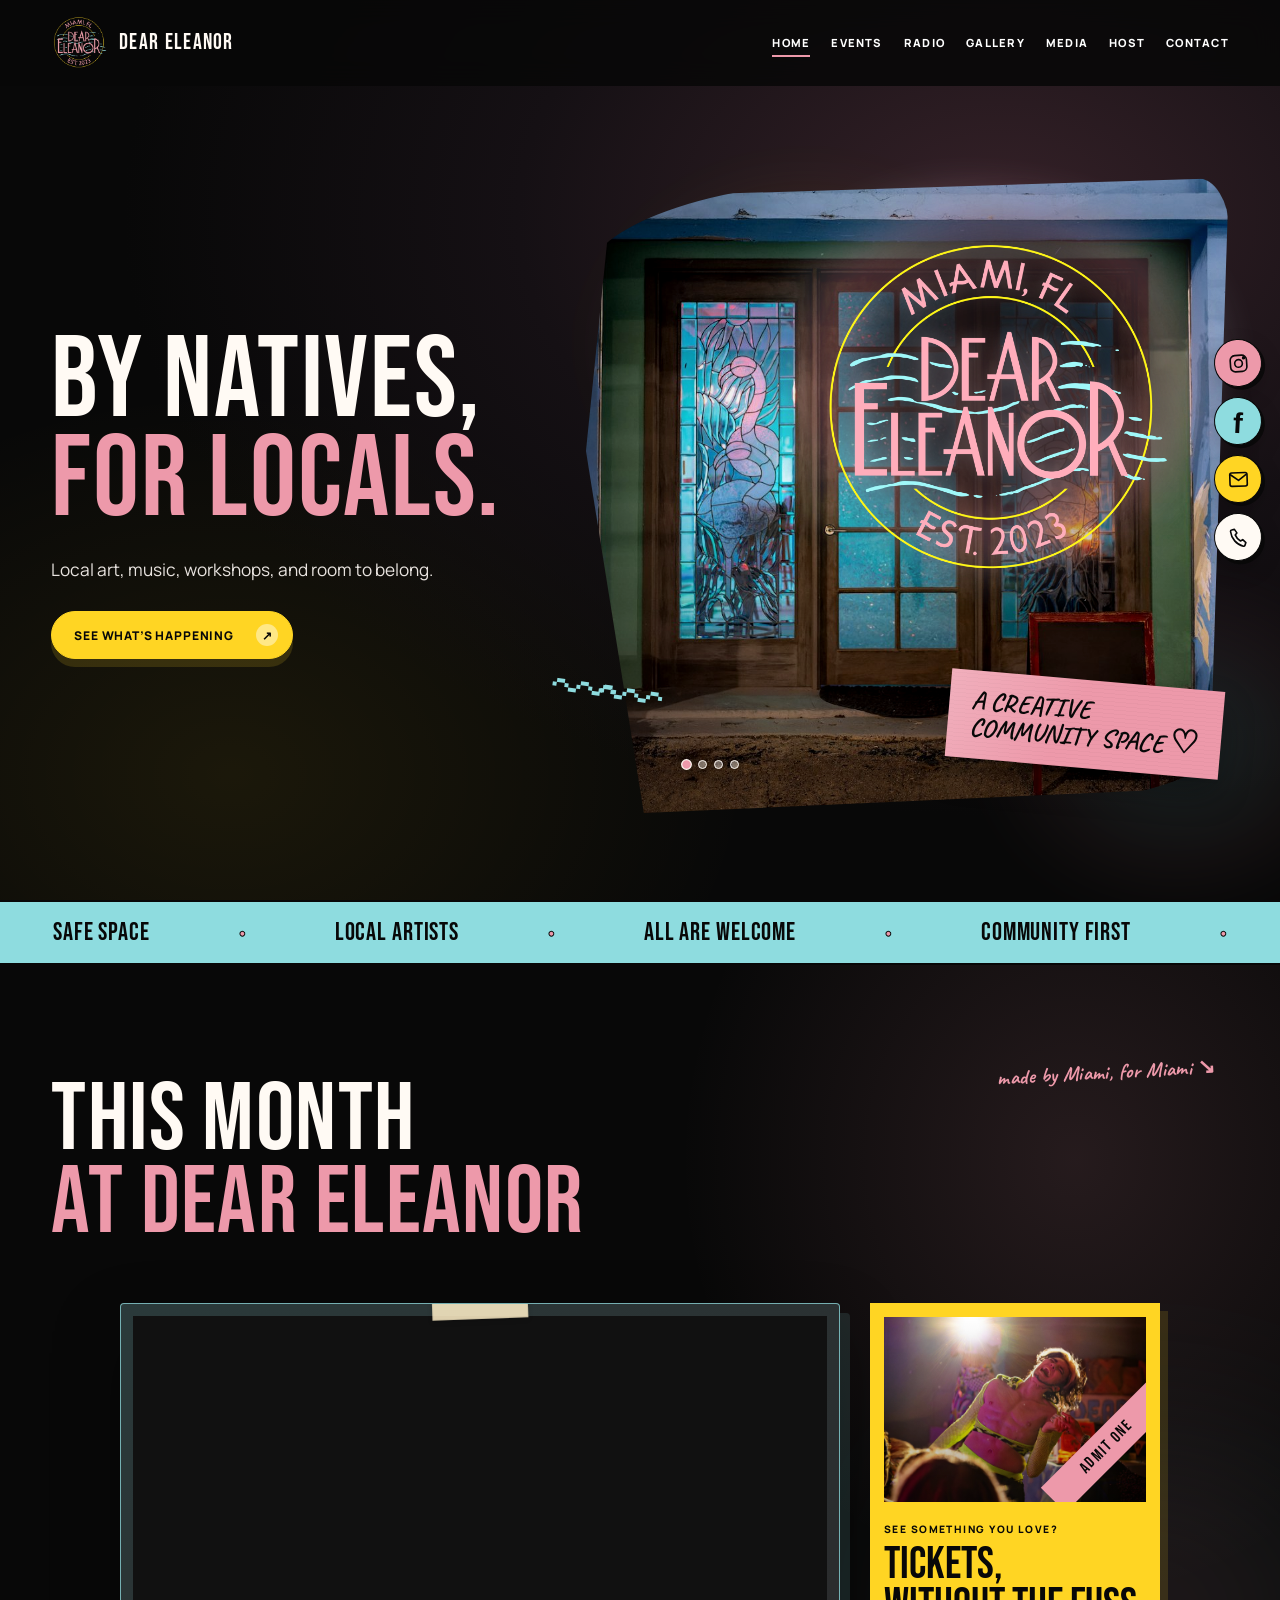
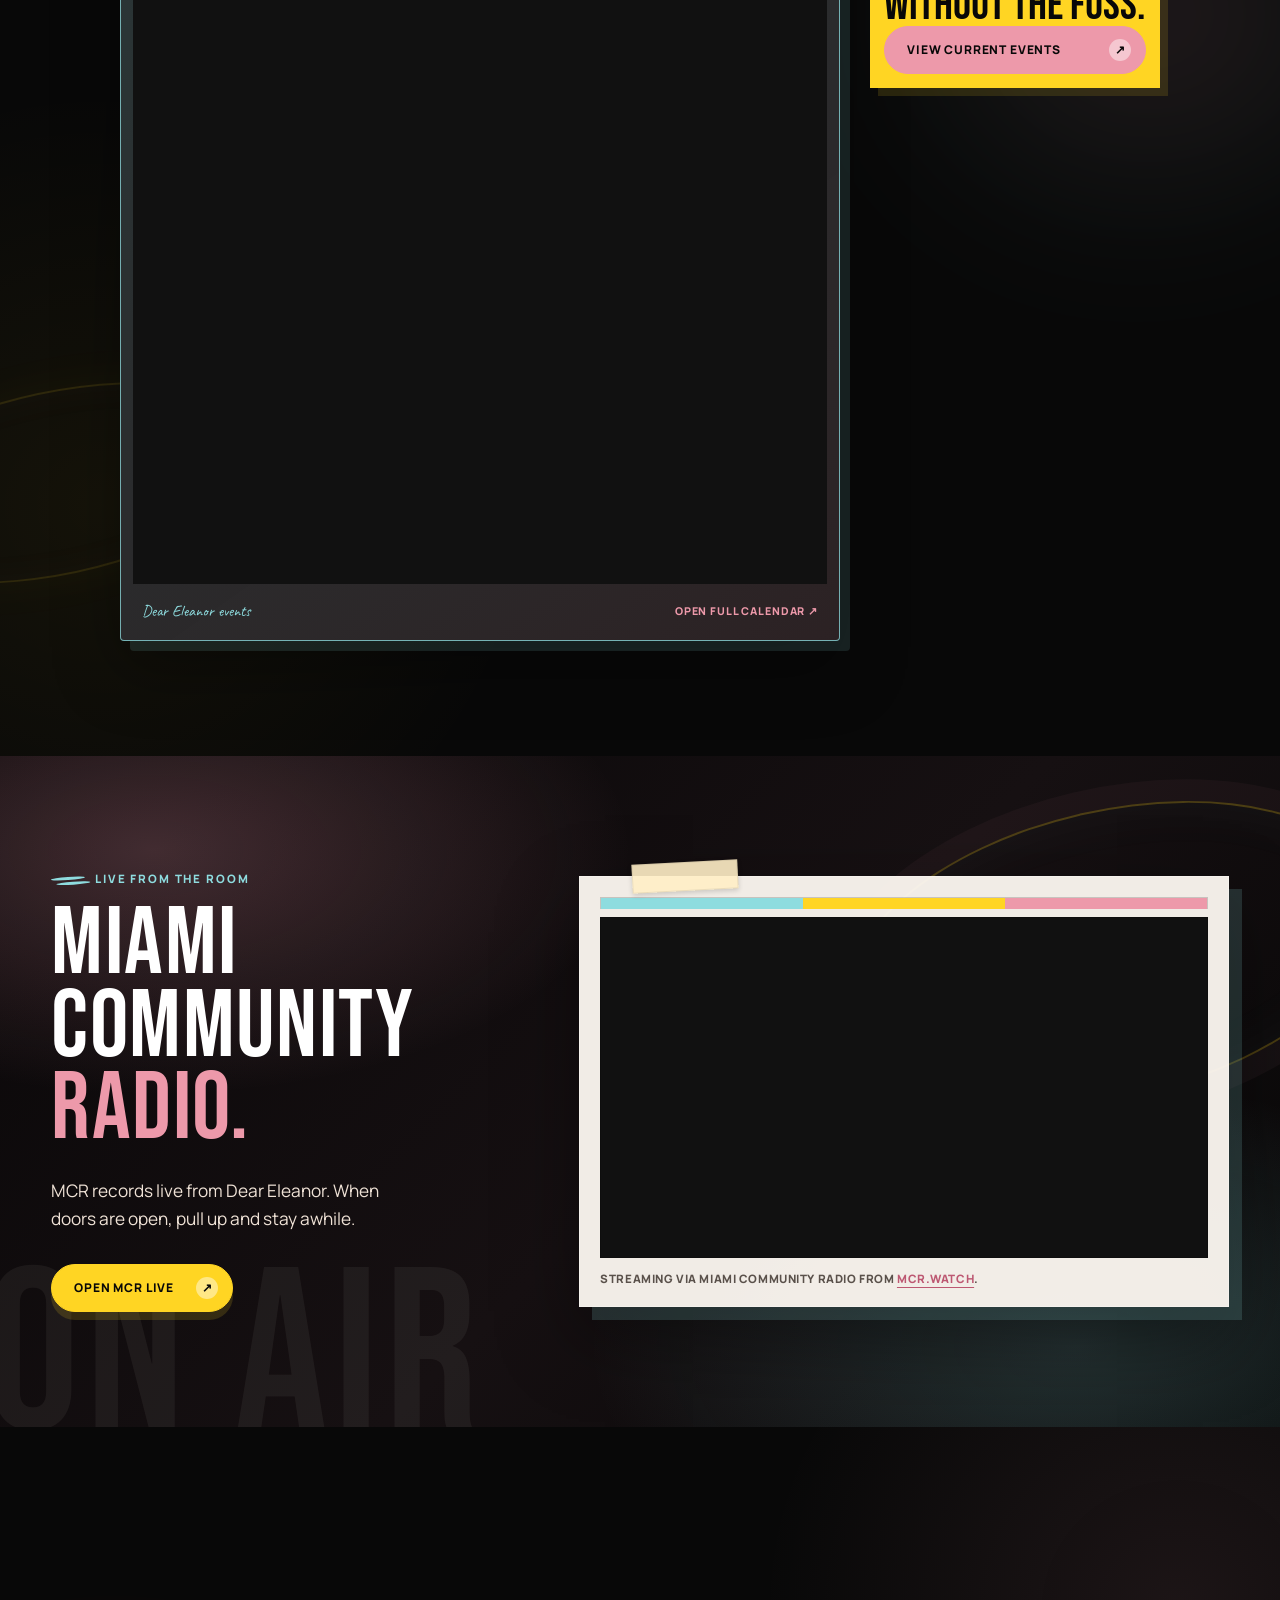
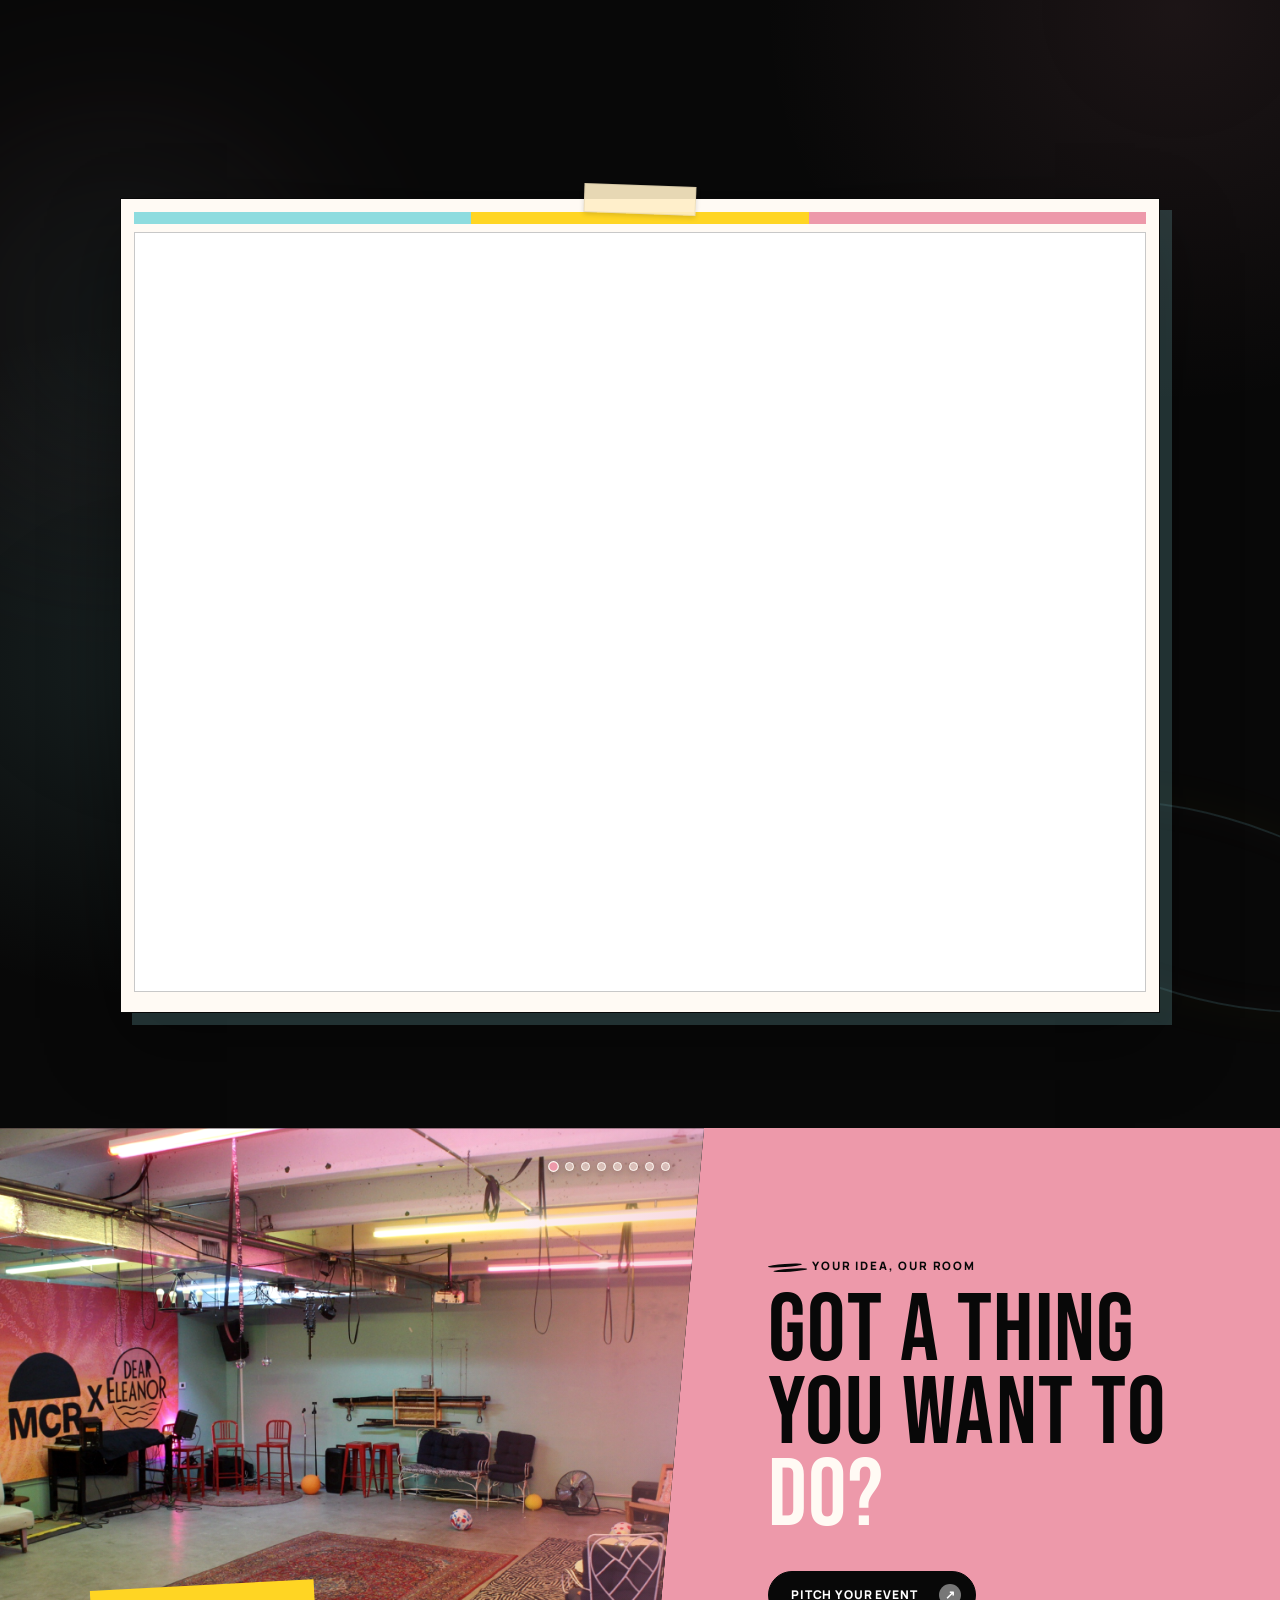
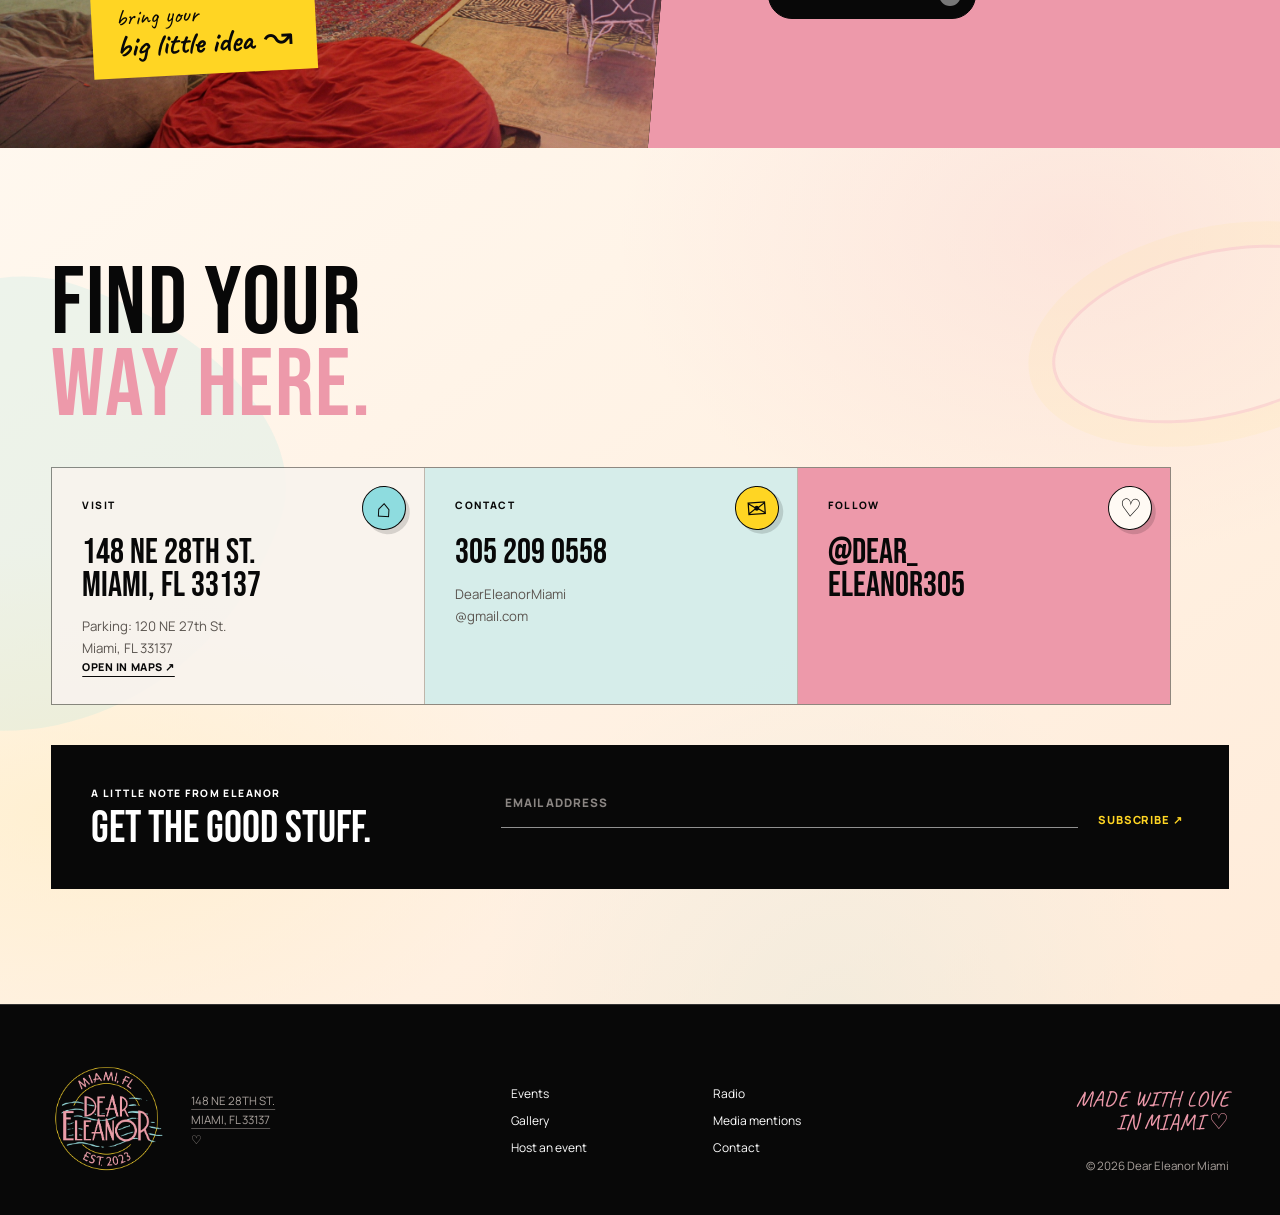
==== commit 8ff420ac: "Add files via upload" ====
--- a/index.html
+++ b/index.html
@@ -38,7 +38,6 @@
         <a class="nav-link active" href="#home">Home</a>
         <a class="nav-link" href="#events">Events</a>
         <a class="nav-link" href="#radio">Radio</a>
-        <a class="nav-link" href="#about">About</a>
         <a class="nav-link" href="#gallery">Gallery</a>
         <a class="nav-link" href="media.html" target="_blank" rel="noreferrer">Media</a>
         <a class="nav-link" href="#host">Host</a>
@@ -54,7 +53,7 @@
 
         <div class="hero-copy reveal">
           <h1 id="hero-title">BY NATIVES,<br /><em>FOR LOCALS.</em></h1>
-          <p class="hero-intro">Art, music, workshops, and Miami making things together.</p>
+          <p class="hero-intro">Local art, music, workshops, and room to belong.</p>
           <div class="hero-actions">
             <a class="button button-yellow" href="#events">See what’s happening <span>↗</span></a>
           </div>
@@ -159,27 +158,6 @@
           <p>Streaming via Miami Community Radio from <a href="https://mcr.watch/" target="_blank" rel="noreferrer">mcr.watch</a>.</p>
         </div>
       </section>
-
-      <section class="section about-section" id="about" aria-labelledby="about-title">
-        <div class="about-copy reveal">
-          <p class="eyebrow"><span></span> A bit about us</p>
-          <h2 id="about-title">A SPACE TO<br /><em>BE YOURSELF.</em></h2>
-          <p class="lead">Local art, music, workshops, and room to belong.</p>
-        </div>
-      </section>
-
-      <div class="creative-bridge" aria-hidden="true">
-        <span class="bridge-shape bridge-heart">♡</span>
-        <span class="bridge-shape bridge-wave">〰</span>
-        <div class="bridge-track">
-          <div class="bridge-group">
-            <span>DEAR ELEANOR</span><b>•</b><span>MIAMI, FL</span><b>•</b><span>EST. 2023</span><b>•</b>
-          </div>
-          <div class="bridge-group">
-            <span>DEAR ELEANOR</span><b>•</b><span>MIAMI, FL</span><b>•</b><span>EST. 2023</span><b>•</b>
-          </div>
-        </div>
-      </div>
 
       <section class="section gallery-section" id="gallery" aria-labelledby="gallery-title">
         <div class="gallery-heading gallery-heading-compact reveal">
@@ -296,7 +274,7 @@
         <p><a href="https://maps.google.com/?q=148+NE+28th+St+Miami+FL+33137" target="_blank" rel="noreferrer">148 NE 28TH ST.<br />MIAMI, FL 33137</a><br />♡</p>
       </div>
       <div class="footer-links">
-        <a href="#events">Events</a><a href="#radio">Radio</a><a href="#about">About</a><a href="#gallery">Gallery</a><a href="media.html" target="_blank" rel="noreferrer">Media mentions</a><a href="#host">Host an event</a><a href="#contact">Contact</a>
+        <a href="#events">Events</a><a href="#radio">Radio</a><a href="#gallery">Gallery</a><a href="media.html" target="_blank" rel="noreferrer">Media mentions</a><a href="#host">Host an event</a><a href="#contact">Contact</a>
       </div>
       <div class="footer-note">
         <p>MADE WITH LOVE<br />IN MIAMI ♡</p>
--- a/styles.css
+++ b/styles.css
@@ -414,7 +414,6 @@
 .pitch-panel-standalone { min-height: calc(100svh - var(--header-height)); align-items: start; background-image: radial-gradient(circle at 8% 14%, rgba(255,213,35,.25), transparent 22%), radial-gradient(circle at 93% 18%, rgba(237,153,170,.22), transparent 24%), radial-gradient(circle at 86% 88%, rgba(142,220,223,.25), transparent 25%), linear-gradient(135deg, rgba(255,250,244,.92), rgba(255,242,226,.96)); }
 .pitch-shape { position: absolute; z-index: 0; display: block; pointer-events: none; }
 .pitch-shape-ring { width: clamp(190px, 24vw, 360px); aspect-ratio: 1.9; right: -5%; top: 15%; border: 3px solid rgba(237,153,170,.28); border-radius: 50%; box-shadow: 0 0 0 22px rgba(255,213,35,.07); transform: rotate(-12deg); }
-.pitch-shape-diamond { width: clamp(80px, 9vw, 135px); aspect-ratio: 1; left: 43%; bottom: 8%; border: 2px solid rgba(8,8,8,.12); background: rgba(142,220,223,.17); transform: rotate(28deg); }
 
 .media-page { background: var(--ink); }
 .media-main { min-height: 100svh; padding-top: var(--header-height); background: var(--ink); }
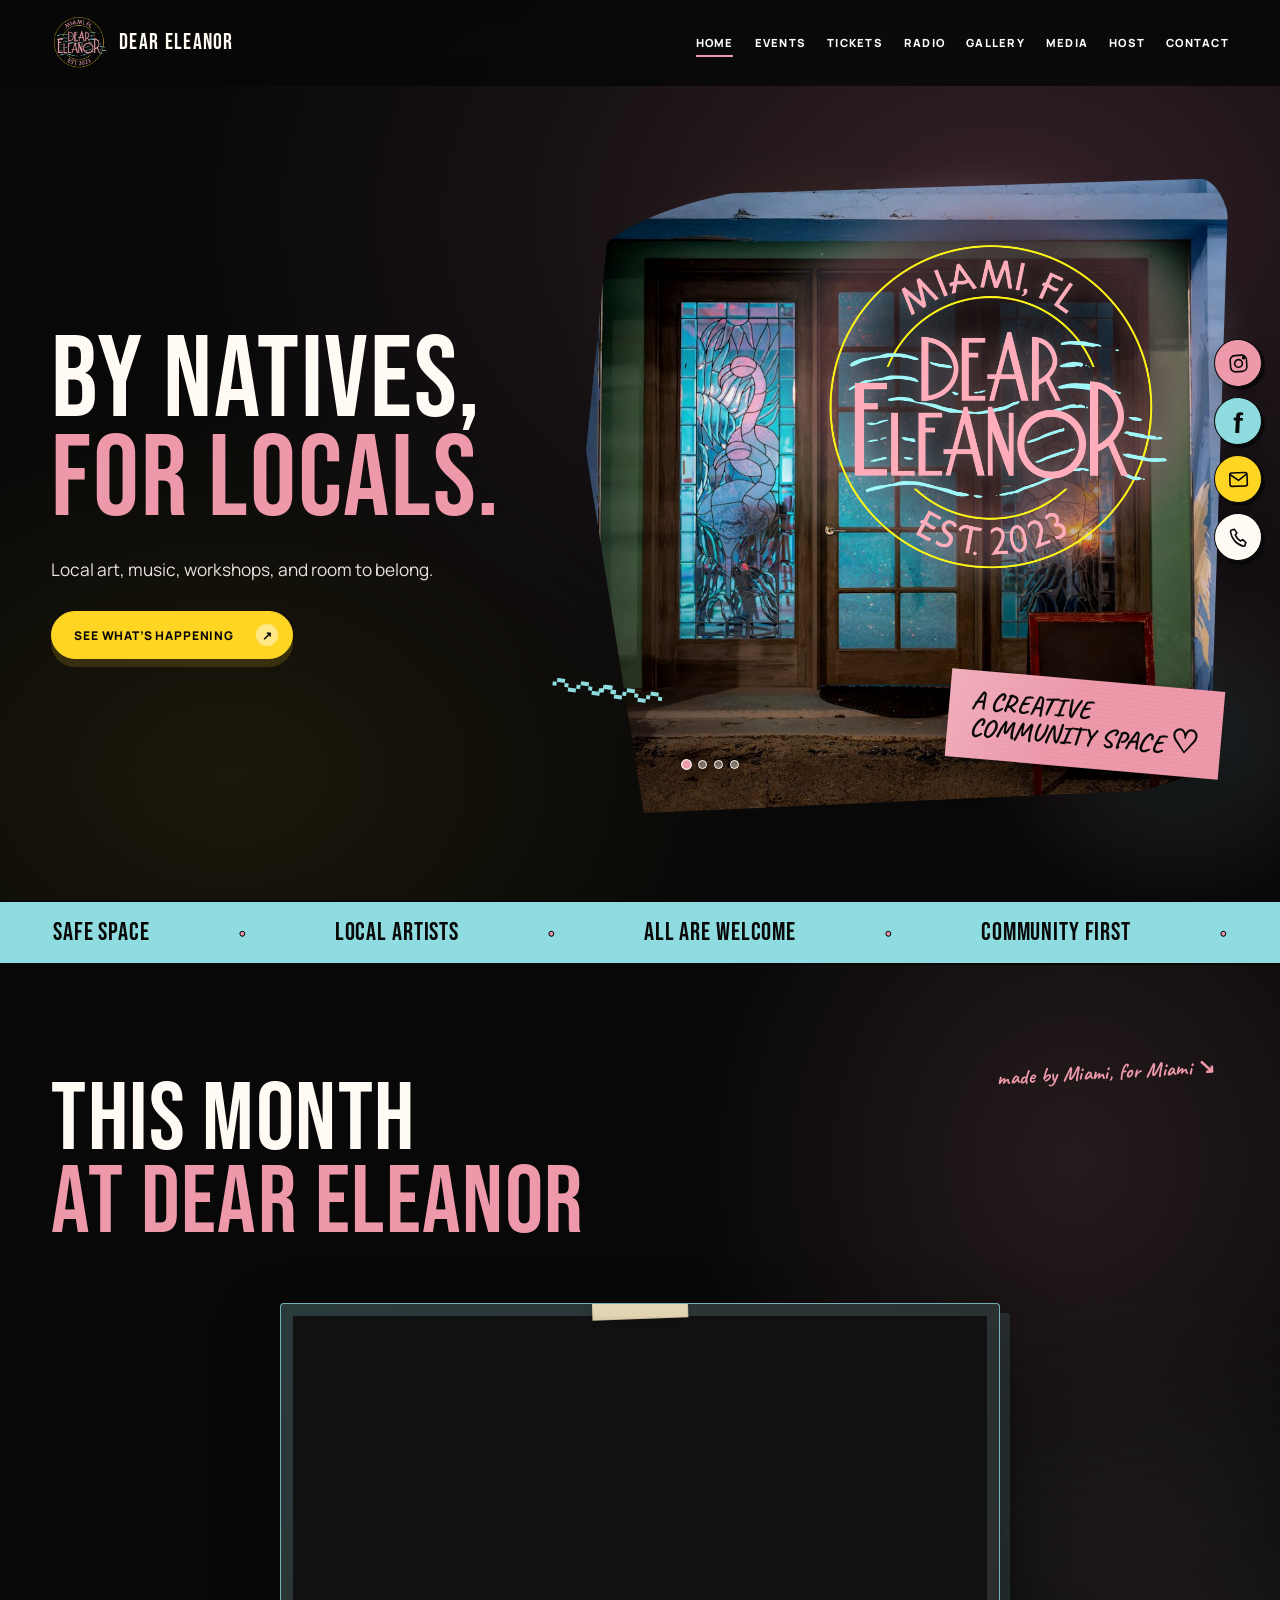
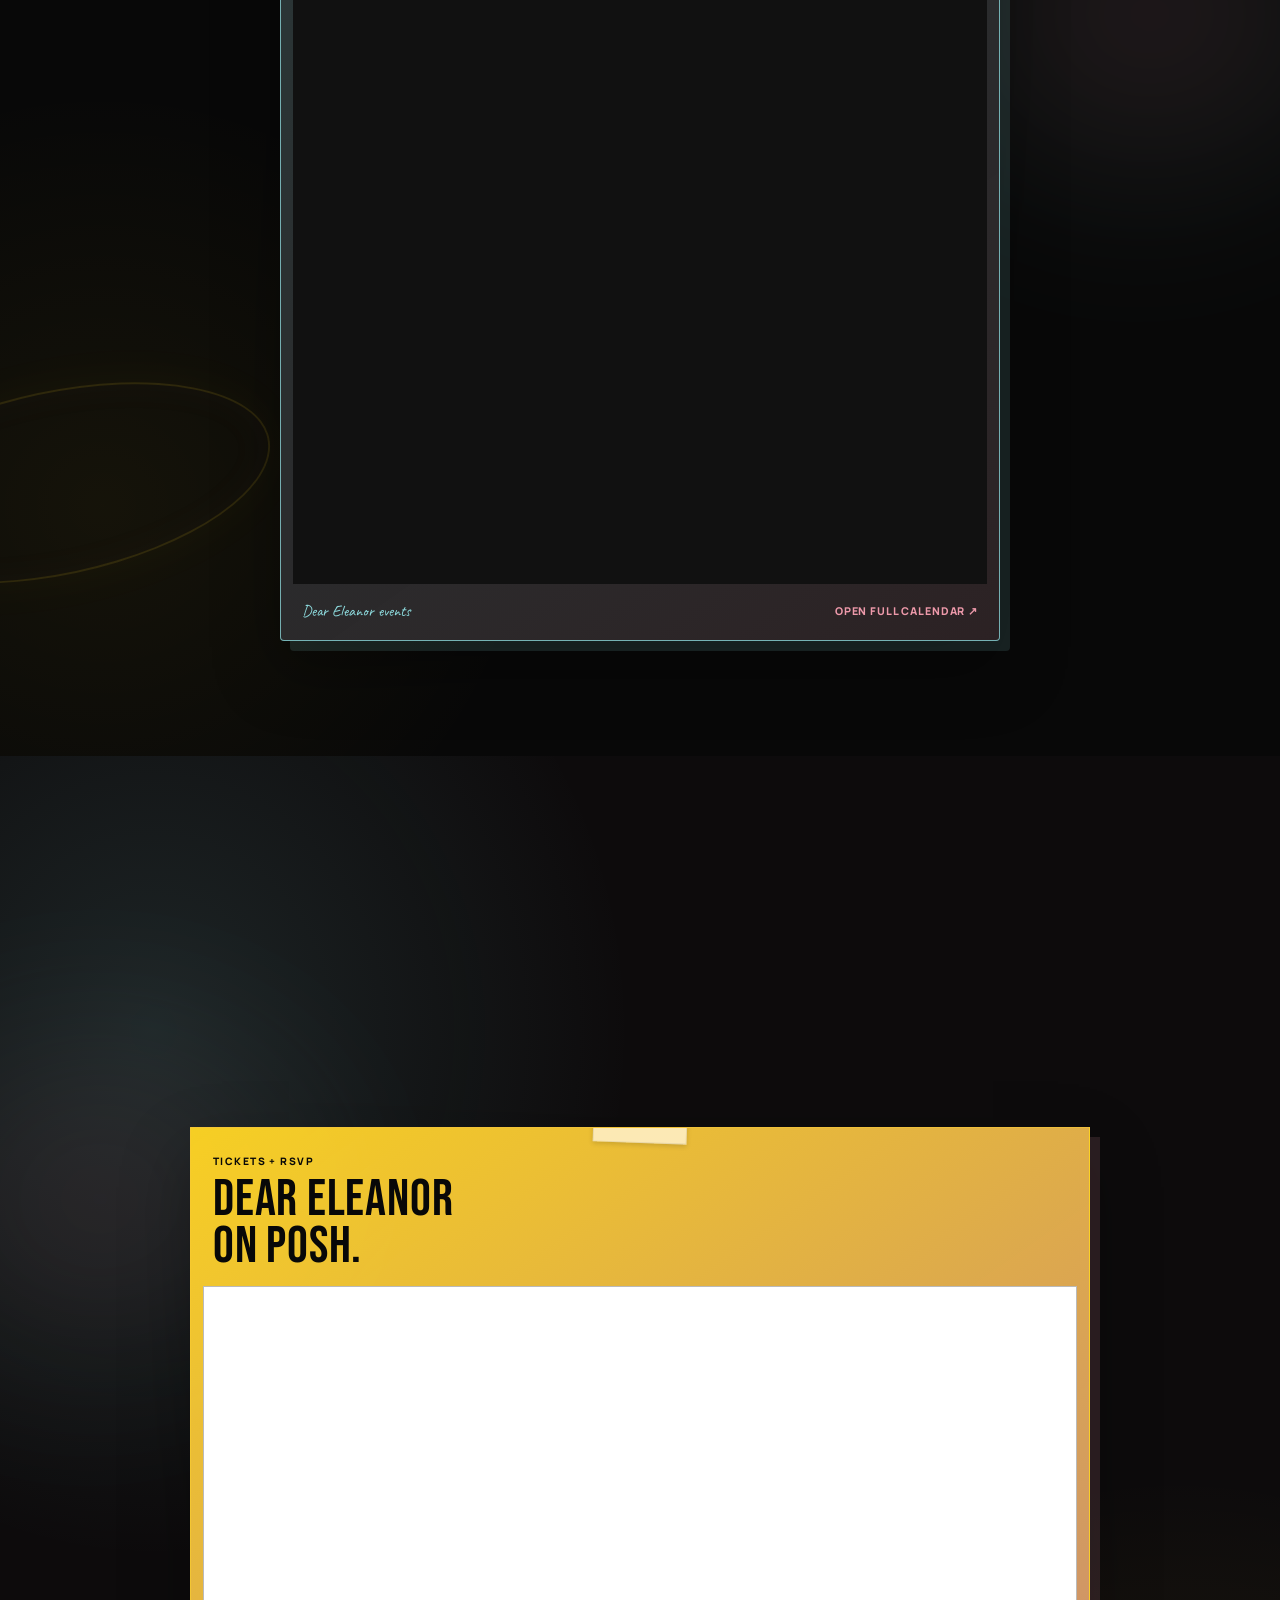
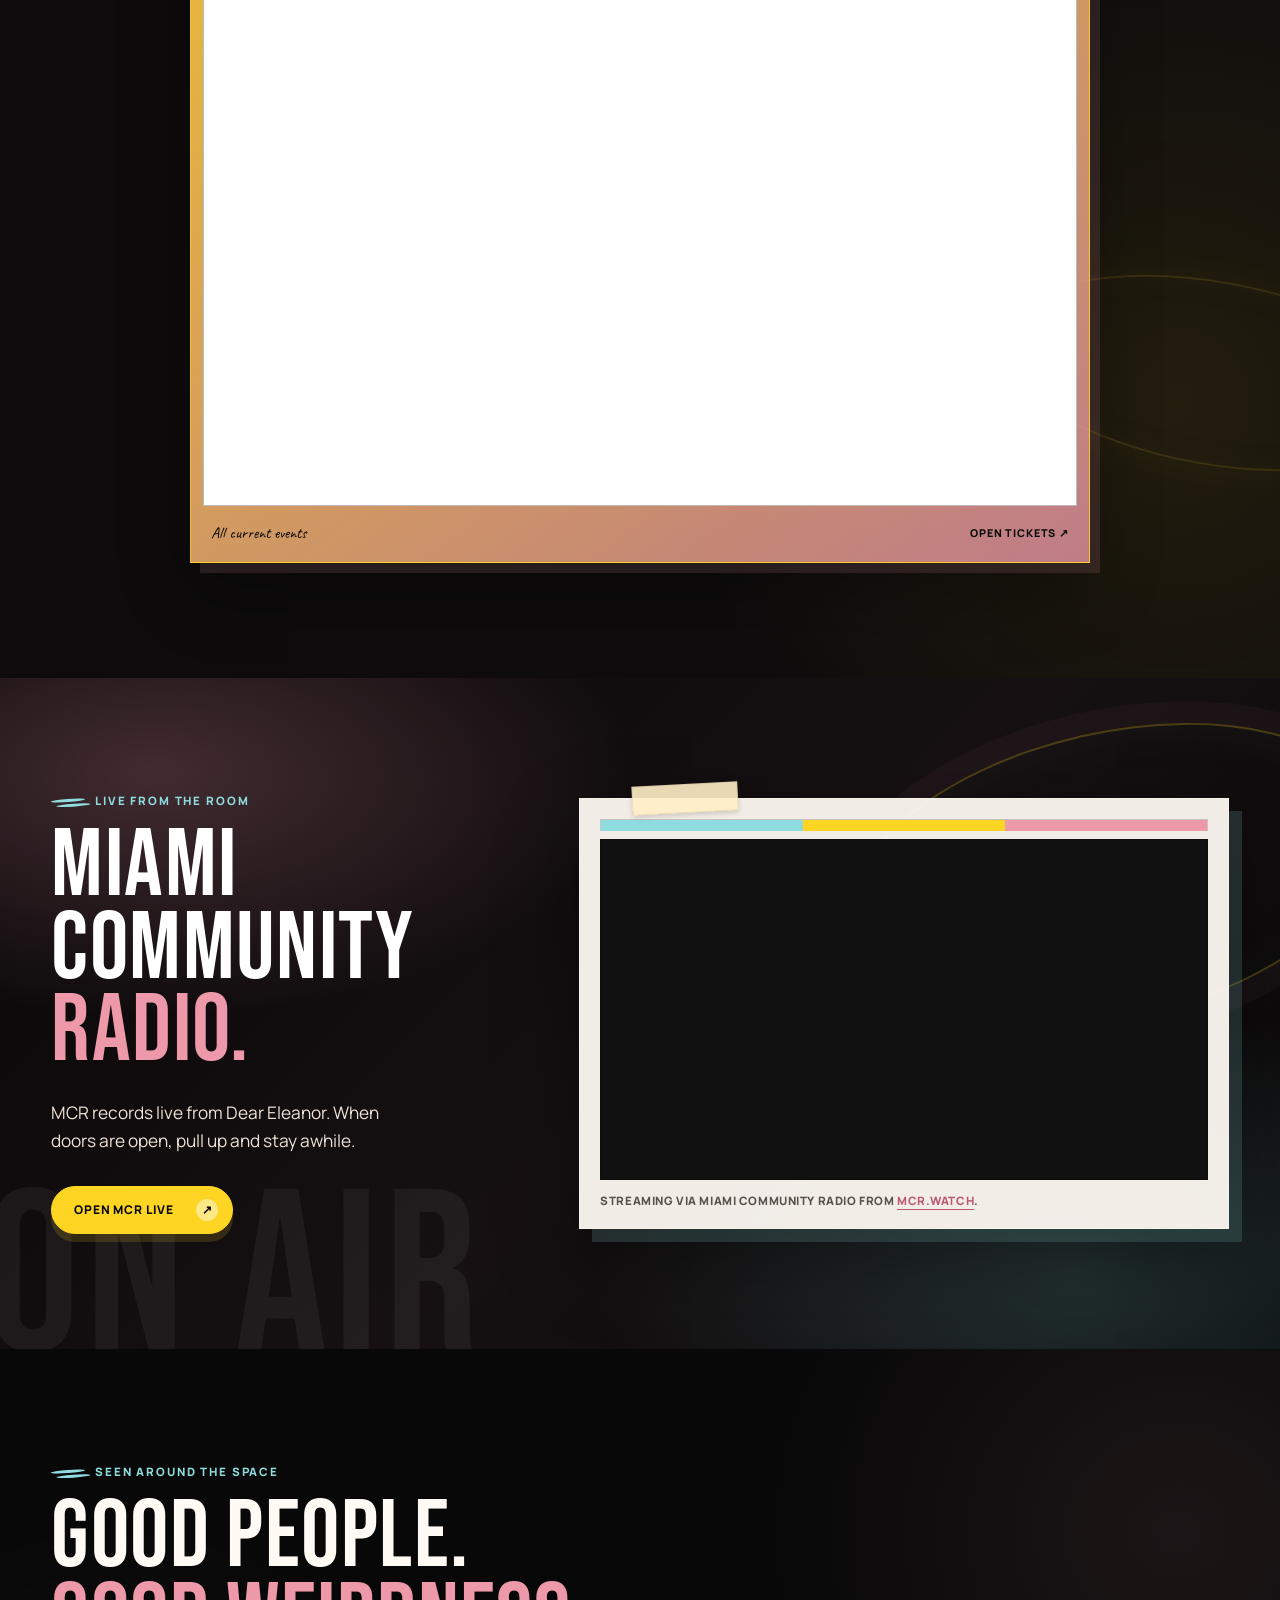
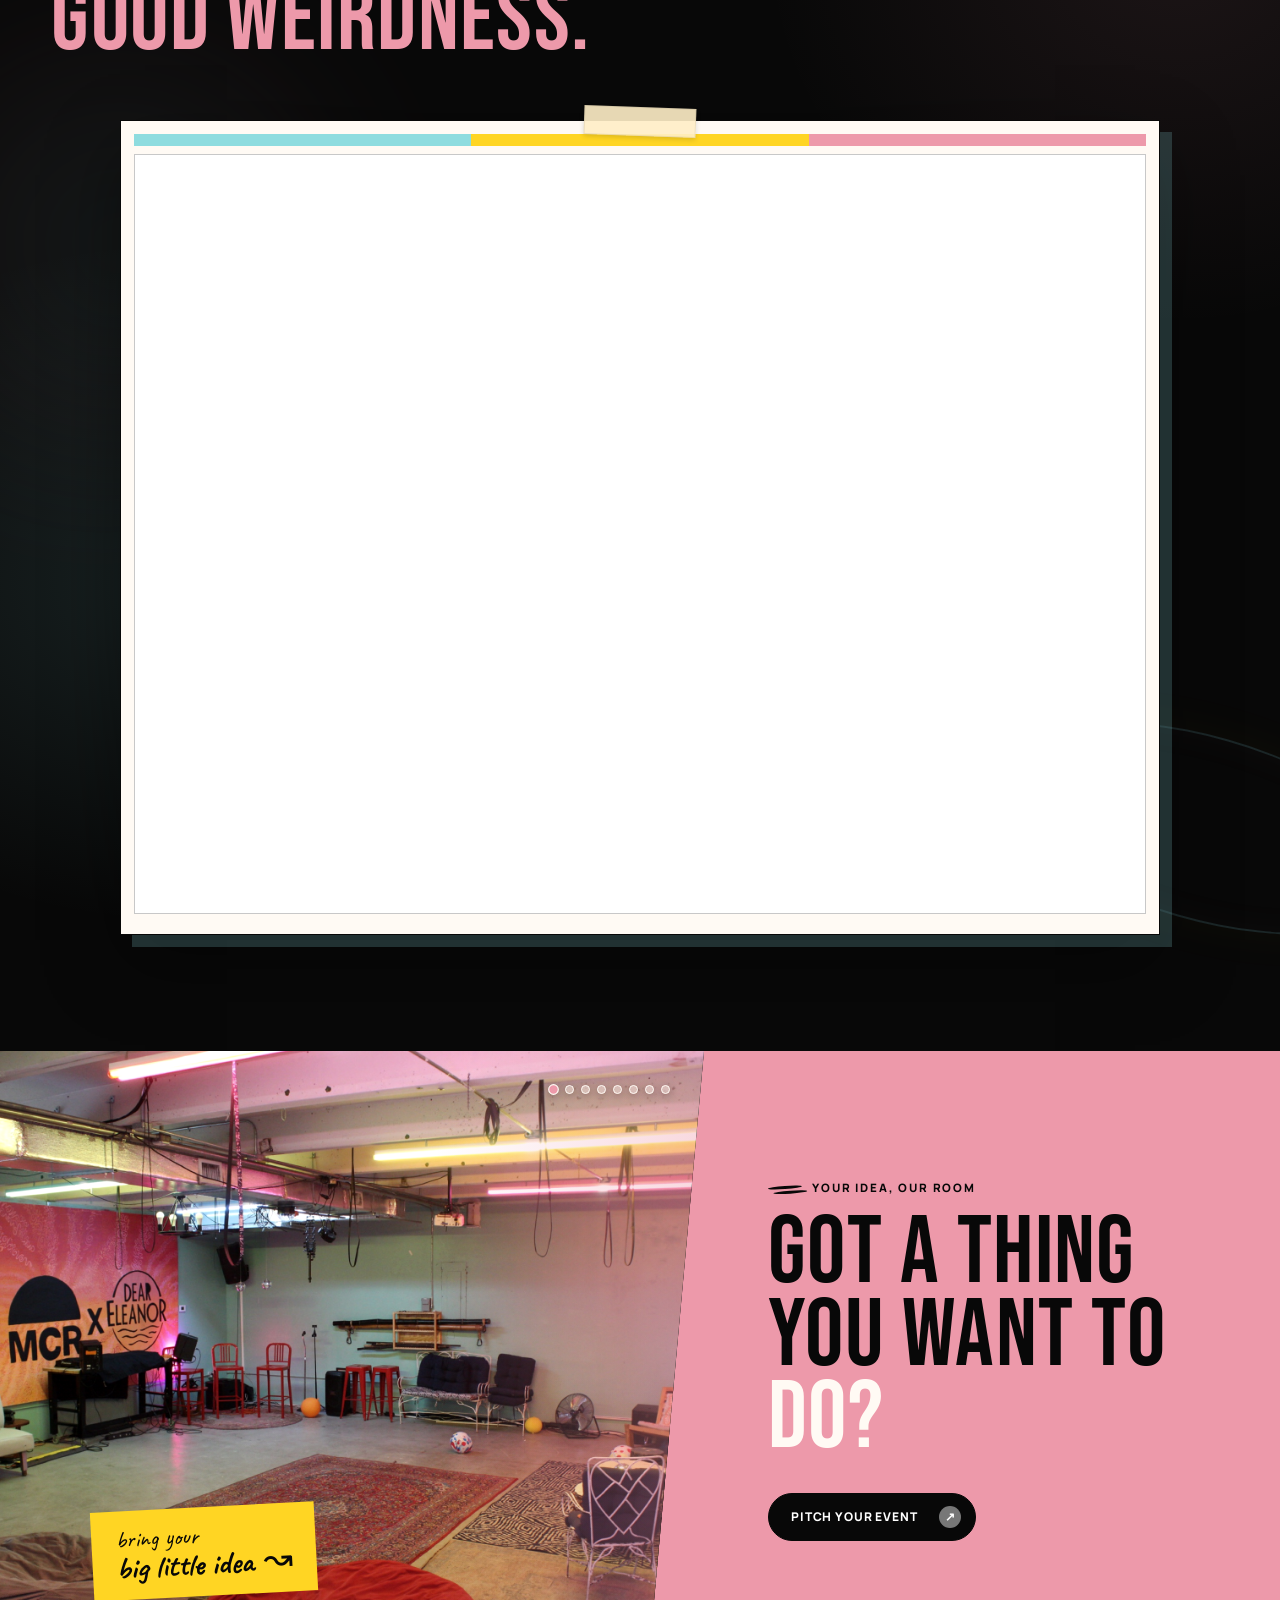
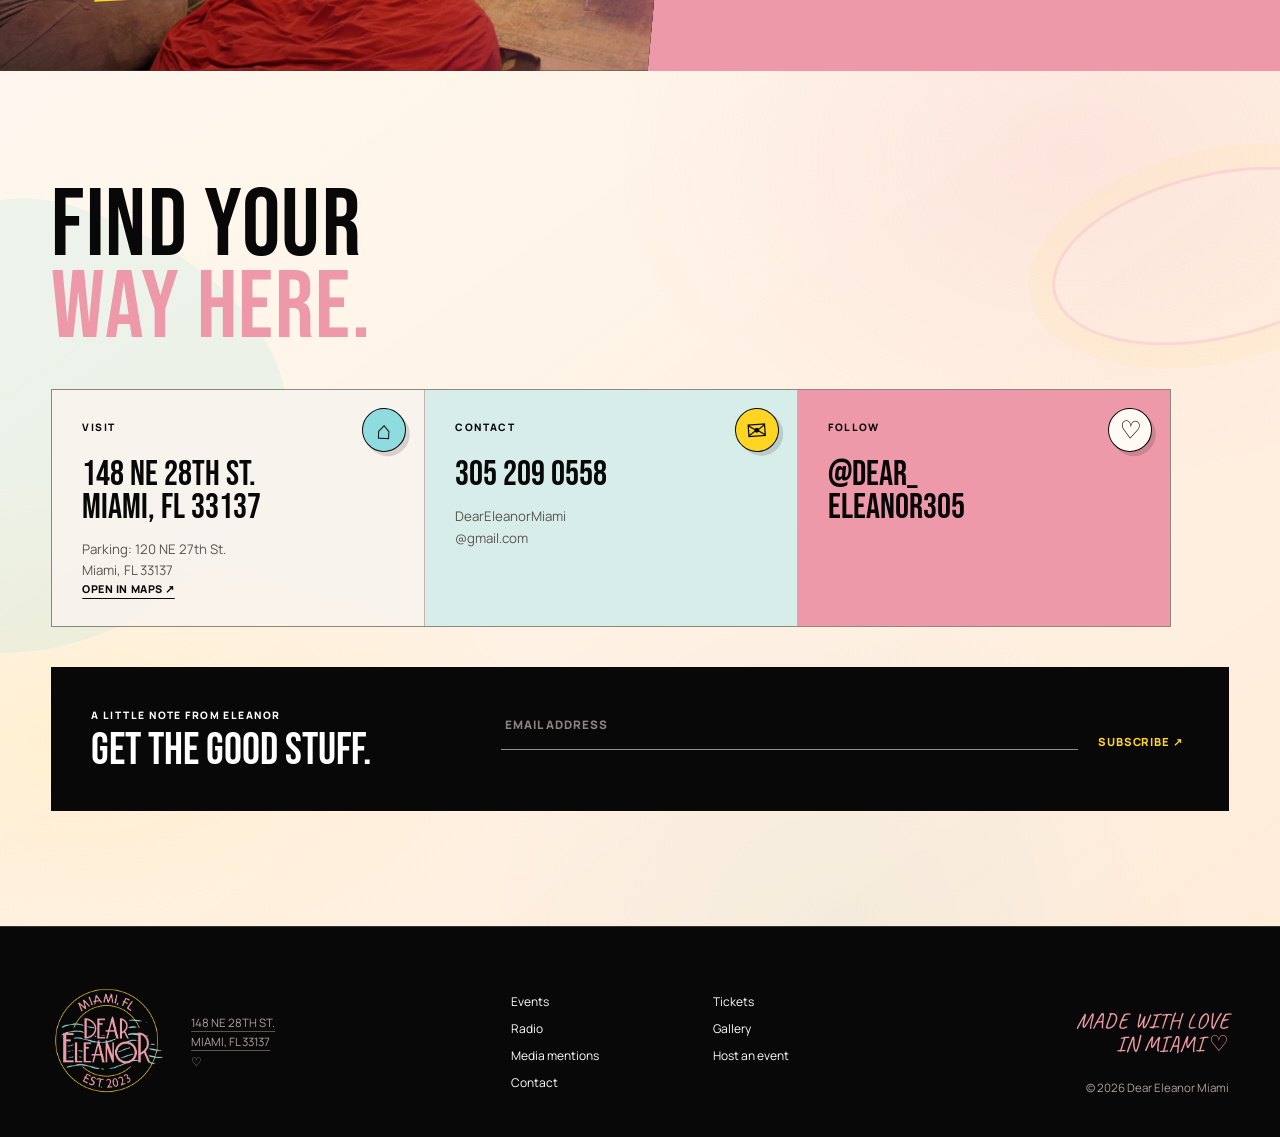
==== commit e59314f9: "Add files via upload" ====
--- a/index.html
+++ b/index.html
@@ -37,6 +37,7 @@
       <nav class="site-nav" id="site-nav" aria-label="Main navigation">
         <a class="nav-link active" href="#home">Home</a>
         <a class="nav-link" href="#events">Events</a>
+        <a class="nav-link" href="#tickets">Tickets</a>
         <a class="nav-link" href="#radio">Radio</a>
         <a class="nav-link" href="#gallery">Gallery</a>
         <a class="nav-link" href="media.html" target="_blank" rel="noreferrer">Media</a>
@@ -114,18 +115,39 @@
               <a href="https://canva.link/deareleanoreventscalendar" target="_blank" rel="noreferrer">Open full calendar ↗</a>
             </div>
           </div>
-
-          <aside class="ticket-card reveal delay-one">
-            <div class="ticket-photo">
-              <img src="assets/de-chosenfamilia-performance.jpg" alt="A performer under bright stage lights at Dear Eleanor" />
-              <span class="ticket-stub">ADMIT ONE</span>
-            </div>
-            <p class="eyebrow-small">See something you love?</p>
-            <h3>TICKETS,<br />WITHOUT THE FUSS.</h3>
-            <a class="button button-pink" href="https://www.deareleanormiami.com/events" target="_blank" rel="noreferrer">
-              View current events <span>↗</span>
-            </a>
-          </aside>
+        </div>
+      </section>
+
+      <section class="section ticketing-section" id="tickets" aria-labelledby="tickets-title">
+        <div class="section-heading section-heading-compact reveal">
+          <div>
+            <p class="eyebrow eyebrow-dark"><span></span> Tickets + RSVP</p>
+            <h2 id="tickets-title">SAVE YOUR<br /><em>SPOT.</em></h2>
+          </div>
+        </div>
+
+        <div class="ticketing-layout">
+          <div class="posh-ticket-card reveal delay-one">
+            <div class="posh-ticket-header">
+              <p class="eyebrow-small">Tickets + RSVP</p>
+              <h3>DEAR ELEANOR<br />ON POSH.</h3>
+            </div>
+
+            <div class="posh-embed-frame">
+              <iframe
+                src="https://posh.vip/g/dear-eleanor"
+                title="Dear Eleanor tickets and events on Posh"
+                loading="lazy"
+                allow="payment; fullscreen; clipboard-write"
+                referrerpolicy="strict-origin-when-cross-origin"
+              ></iframe>
+            </div>
+
+            <div class="posh-ticket-footer">
+              <span>All current events</span>
+              <a href="https://posh.vip/g/dear-eleanor" target="_blank" rel="noreferrer">Open tickets ↗</a>
+            </div>
+          </div>
         </div>
       </section>
 
@@ -274,7 +296,7 @@
         <p><a href="https://maps.google.com/?q=148+NE+28th+St+Miami+FL+33137" target="_blank" rel="noreferrer">148 NE 28TH ST.<br />MIAMI, FL 33137</a><br />♡</p>
       </div>
       <div class="footer-links">
-        <a href="#events">Events</a><a href="#radio">Radio</a><a href="#gallery">Gallery</a><a href="media.html" target="_blank" rel="noreferrer">Media mentions</a><a href="#host">Host an event</a><a href="#contact">Contact</a>
+        <a href="#events">Events</a><a href="#tickets">Tickets</a><a href="#radio">Radio</a><a href="#gallery">Gallery</a><a href="media.html" target="_blank" rel="noreferrer">Media mentions</a><a href="#host">Host an event</a><a href="#contact">Contact</a>
       </div>
       <div class="footer-note">
         <p>MADE WITH LOVE<br />IN MIAMI ♡</p>
--- a/styles.css
+++ b/styles.css
@@ -111,18 +111,18 @@
 .section h2, .host-section h2 { font-size: clamp(4.2rem, 7.5vw, 8rem); }
 .section-heading > p, .contact-intro { max-width: 520px; margin: 0 0 5px; color: #d5d0cd; font-size: 1.02rem; line-height: 1.7; }
 
-.events-section, .gallery-section { position: relative; isolation: isolate; overflow: hidden; }
+.events-section, .ticketing-section, .gallery-section { position: relative; isolation: isolate; overflow: hidden; }
 .events-section { background: radial-gradient(ellipse at 84% 14%, rgba(237,153,170,.13), transparent 26%), radial-gradient(ellipse at 8% 82%, rgba(255,213,35,.055), transparent 26%), var(--ink); }
-.events-section::before, .gallery-section::before {
+.events-section::before, .ticketing-section::before, .gallery-section::before {
   content: ""; position: absolute; z-index: -1; width: 620px; height: 520px; border-radius: 42% 58% 68% 32% / 49% 38% 62% 51%; filter: blur(72px); opacity: .58; pointer-events: none;
   background: radial-gradient(ellipse, rgba(237,153,170,.24), rgba(142,220,223,.07) 48%, transparent 72%); animation: ambient-drift 20s ease-in-out infinite alternate;
 }
 .events-section::before { right: -180px; top: 28%; }
-.events-section::after, .gallery-section::after { content: ""; position: absolute; z-index: -1; width: 430px; height: 180px; border: 2px solid rgba(255,213,35,.12); border-radius: 50%; pointer-events: none; transform: rotate(-12deg); box-shadow: 0 0 55px rgba(255,213,35,.035), inset 0 0 42px rgba(237,153,170,.03); animation: slow-orbit 16s ease-in-out infinite alternate; }
+.events-section::after, .ticketing-section::after, .gallery-section::after { content: ""; position: absolute; z-index: -1; width: 430px; height: 180px; border: 2px solid rgba(255,213,35,.12); border-radius: 50%; pointer-events: none; transform: rotate(-12deg); box-shadow: 0 0 55px rgba(255,213,35,.035), inset 0 0 42px rgba(237,153,170,.03); animation: slow-orbit 16s ease-in-out infinite alternate; }
 .events-section::after { left: -160px; bottom: 13%; }
 .hand-label { position: absolute; z-index: 3; color: var(--pink); font-family: var(--hand); font-size: 1.3rem; font-weight: 700; letter-spacing: .02em; line-height: 1; transform: rotate(-3deg); }
 .hand-label-events { right: 5%; top: 7%; }
-.events-layout { max-width: 1080px; display: grid; grid-template-columns: minmax(0, 720px) 290px; justify-content: center; gap: 30px; align-items: start; margin-inline: auto; }
+.events-layout { max-width: 720px; display: grid; grid-template-columns: minmax(0, 1fr); justify-content: center; gap: 30px; align-items: start; margin-inline: auto; }
 .canva-calendar { position: relative; width: 100%; display: flex; flex-direction: column; padding: 12px; border: 1px solid rgba(142,220,223,.75); border-radius: 4px; background: linear-gradient(145deg, rgba(142,220,223,.2), rgba(237,153,170,.12)), #111; box-shadow: 10px 10px 0 rgba(142,220,223,.12), 0 28px 65px rgba(0,0,0,.34); overflow: hidden; }
 .canva-calendar::before { content: ""; position: absolute; z-index: 2; top: -11px; left: 50%; width: 94px; height: 24px; background: rgba(255,239,199,.86); border: 1px solid rgba(0,0,0,.08); box-shadow: 0 2px 5px rgba(0,0,0,.14); transform: translateX(-50%) rotate(-2deg); pointer-events: none; }
 .canva-calendar iframe { width: 100%; aspect-ratio: 4 / 5; display: block; border: 0; background: #111; }
@@ -131,16 +131,20 @@
 .canva-calendar-footer a { color: var(--pink); font-family: var(--body); font-size: .67rem; font-weight: 800; letter-spacing: .08em; text-decoration: none; text-transform: uppercase; }
 .canva-calendar-footer a:hover { color: var(--yellow); }
 
-.ticket-card { display: flex; flex-direction: column; width: 100%; padding: 14px; color: var(--ink); background: var(--yellow); box-shadow: 8px 8px 0 rgba(255,213,35,.13); }
-.ticket-photo { position: relative; height: 185px; overflow: hidden; margin-bottom: 20px; background: #222; }
-.ticket-photo::after { content: ""; position: absolute; inset: 0; background: linear-gradient(0deg, rgba(0,0,0,.3), transparent); }
-.ticket-photo img { width: 100%; height: 100%; object-fit: cover; }
-.ticket-stub { position: absolute; z-index: 2; right: -36px; bottom: 38px; padding: 8px 42px; background: var(--pink); font-family: var(--display); letter-spacing: .1em; transform: rotate(-45deg); }
 .eyebrow-small { margin: 0 0 9px; font-size: .64rem; font-weight: 800; letter-spacing: .14em; text-transform: uppercase; }
-.ticket-card h3 { margin: 0; font-family: var(--display); font-size: 2.8rem; font-weight: 400; line-height: .9; }
-.ticket-card > p:not(.eyebrow-small) { margin: 17px 0 20px; font-size: .79rem; line-height: 1.58; }
-.ticket-card .button { margin-top: auto; align-self: stretch; }
-.ticket-card small { margin-top: 16px; font-size: .63rem; line-height: 1.45; opacity: .65; }
+.ticketing-section { background: radial-gradient(ellipse at 12% 18%, rgba(142,220,223,.12), transparent 30%), radial-gradient(ellipse at 92% 82%, rgba(255,213,35,.09), transparent 30%), #0d0b0c; }
+.ticketing-section::before { left: -210px; top: 12%; opacity: .48; }
+.ticketing-section::after { right: -150px; bottom: 14%; transform: rotate(10deg); }
+.ticketing-layout { max-width: 900px; margin-inline: auto; }
+.posh-ticket-card { position: relative; width: 100%; display: flex; flex-direction: column; padding: 12px; color: var(--ink); border: 1px solid rgba(255,213,35,.75); background: linear-gradient(145deg, rgba(255,213,35,.96), rgba(237,153,170,.78)); box-shadow: 10px 10px 0 rgba(237,153,170,.13), 0 28px 65px rgba(0,0,0,.3); overflow: hidden; }
+.posh-ticket-card::before { content: ""; position: absolute; z-index: 2; top: -11px; left: 50%; width: 92px; height: 24px; background: rgba(255,239,199,.88); border: 1px solid rgba(0,0,0,.08); box-shadow: 0 2px 5px rgba(0,0,0,.14); transform: translateX(-50%) rotate(2deg); pointer-events: none; }
+.posh-ticket-header { padding: 14px 10px 15px; }
+.posh-ticket-card h3 { margin: 0; font-family: var(--display); font-size: clamp(2.55rem, 4.2vw, 3.25rem); font-weight: 400; line-height: .9; letter-spacing: .015em; }
+.posh-embed-frame { width: 100%; height: clamp(620px, 72vw, 820px); overflow: hidden; border: 1px solid rgba(8,8,8,.28); background: #fff; box-shadow: inset 0 0 0 1px rgba(255,255,255,.25); }
+.posh-embed-frame iframe { width: 100%; height: 100%; display: block; border: 0; background: #fff; }
+.posh-ticket-footer { min-height: 44px; display: flex; align-items: center; justify-content: space-between; gap: 18px; padding: 10px 8px 0; color: var(--ink); font-family: var(--hand); font-size: 1rem; }
+.posh-ticket-footer a { color: var(--ink); font-family: var(--body); font-size: .67rem; font-weight: 900; letter-spacing: .08em; text-decoration: none; text-transform: uppercase; }
+.posh-ticket-footer a:hover { color: #fffaf4; }
 
 .about-section { position: relative; display: grid; grid-template-columns: minmax(0, 900px); justify-content: center; align-items: center; min-height: auto; color: var(--ink); background-color: var(--paper); background-image: radial-gradient(ellipse at 14% 20%, rgba(255,213,35,.18), transparent 28%), radial-gradient(ellipse at 92% 68%, rgba(142,220,223,.17), transparent 25%), radial-gradient(ellipse at 54% 108%, rgba(237,153,170,.13), transparent 32%); overflow: hidden; }
 .about-section::before { content: "COMMUNITY"; position: absolute; top: 5%; right: -1%; color: rgba(237,153,170,.1); font-family: var(--display); font-size: clamp(6rem, 14vw, 15rem); line-height: 1; }
@@ -548,7 +552,7 @@
   .brand span { display: none; }.site-nav { gap: 18px; }
   .hero { grid-template-columns: .9fr 1.1fr; padding-inline: 4vw; }
   .hero-logo { width: 340px; }
-  .events-layout { grid-template-columns: minmax(0, 1fr) 310px; }
+  .events-layout { grid-template-columns: minmax(0, 1fr); }
   .about-collage { min-height: 520px; }
 }
 
@@ -573,9 +577,7 @@
   .section-heading > p { max-width: 650px; }
   .events-layout { max-width: 680px; grid-template-columns: 1fr; }
   .canva-calendar { max-width: 620px; justify-self: center; }
-  .ticket-card { max-width: 620px; justify-self: center; display: grid; grid-template-columns: 170px 1fr; column-gap: 24px; }
-  .ticket-photo { grid-row: 1 / span 5; height: 100%; min-height: 245px; margin: 0; }
-  .ticket-card .button { align-self: end; }
+  .posh-ticket-card { max-width: 760px; justify-self: center; }
   .about-section { grid-template-columns: 1fr; }
   .about-collage { min-height: 540px; }
   .about-copy { max-width: 680px; }
@@ -647,10 +649,13 @@
   .canva-calendar-footer { min-height: 48px; padding: 9px 5px 1px; }
   .canva-calendar-footer span { font-size: .92rem; }
   .canva-calendar-footer a { font-size: .59rem; letter-spacing: .055em; }
-  .ticket-card { display: flex; padding: 15px; }
-  .ticket-photo { height: 165px; min-height: 0; }
-  .ticket-card h3 { font-size: 2.6rem; }
-  .ticket-card > p:not(.eyebrow-small) { margin-block: 17px 20px; }
+  .posh-ticket-card { padding: 8px; box-shadow: 7px 7px 0 rgba(237,153,170,.13), 0 24px 50px rgba(0,0,0,.28); }
+  .posh-ticket-header { padding: 12px 7px 13px; }
+  .posh-ticket-card h3 { font-size: 2.6rem; }
+  .posh-embed-frame { height: 560px; }
+  .posh-ticket-footer { min-height: 48px; padding: 9px 5px 1px; }
+  .posh-ticket-footer span { font-size: .92rem; }
+  .posh-ticket-footer a { font-size: .59rem; letter-spacing: .055em; }
 
   .about-collage { min-height: 410px; }
   .polaroid-slider { width: min(100%, 430px); transform: rotate(-1.5deg); }
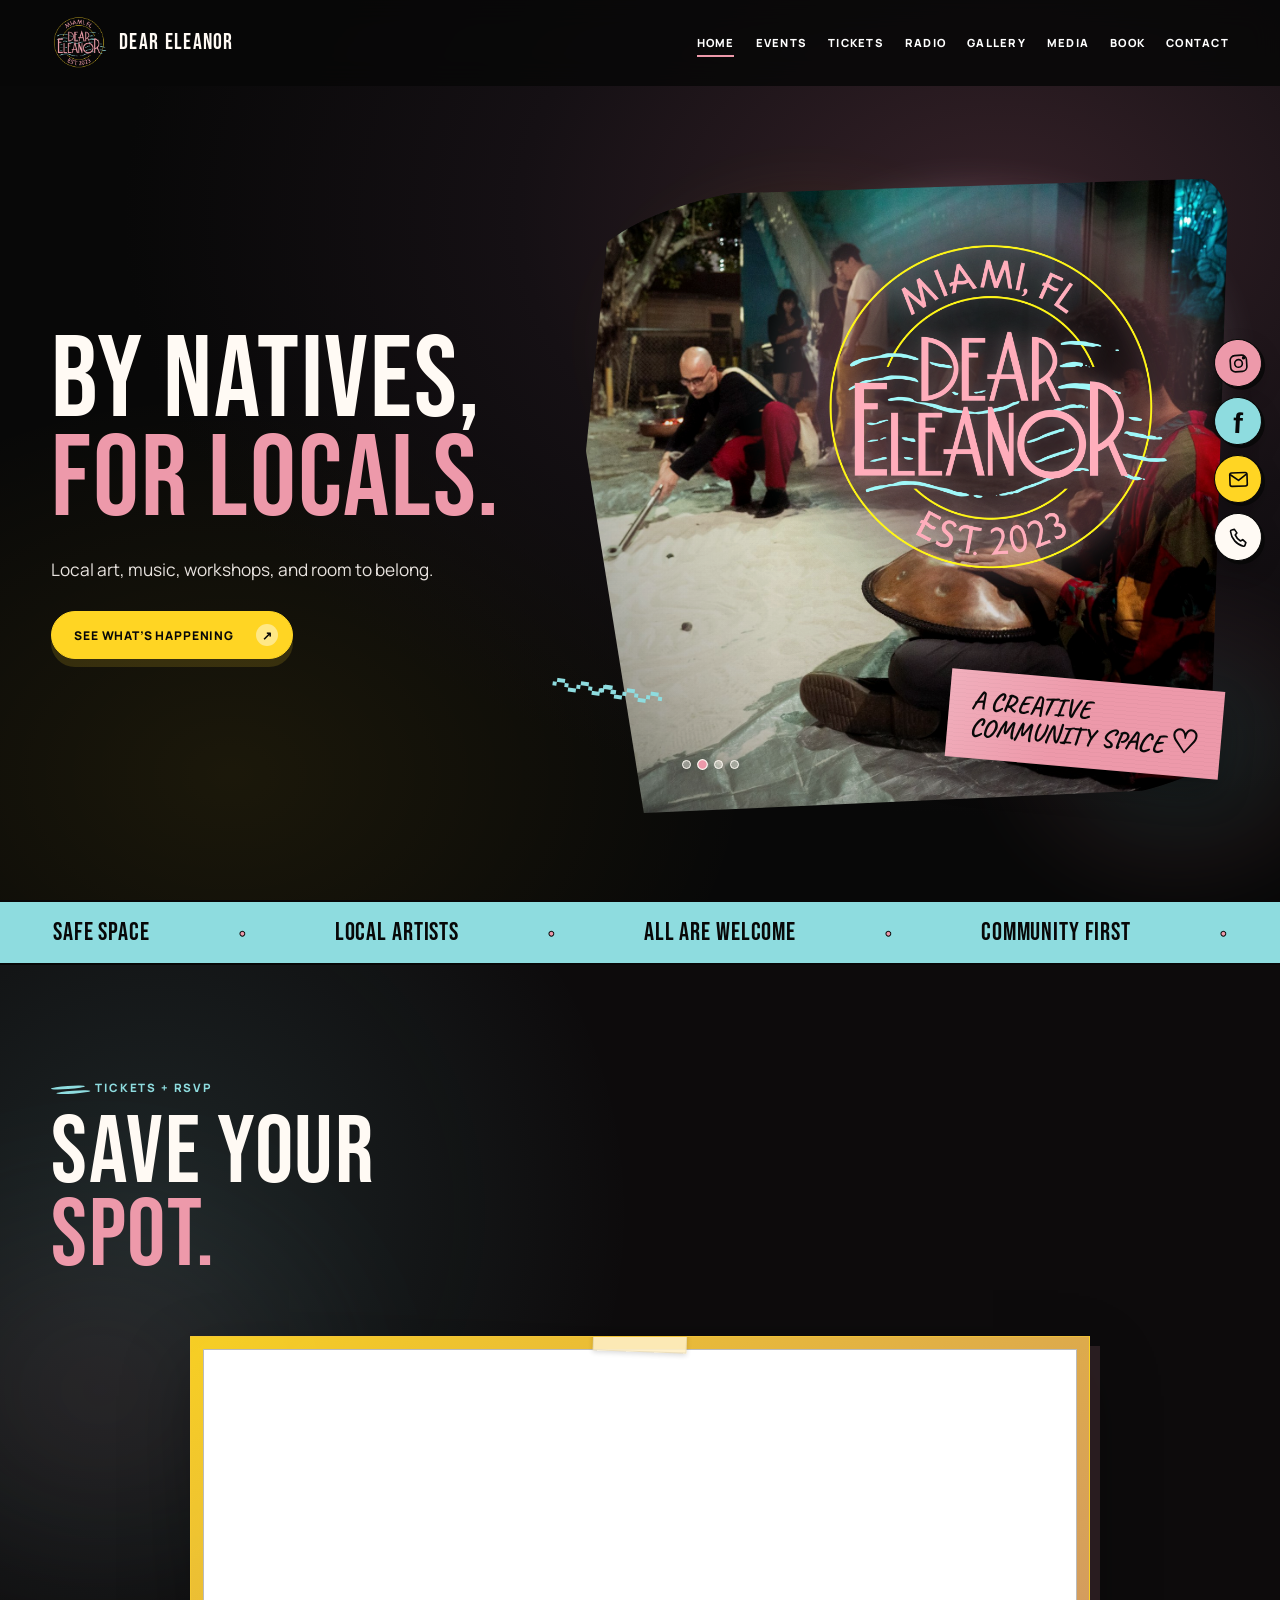
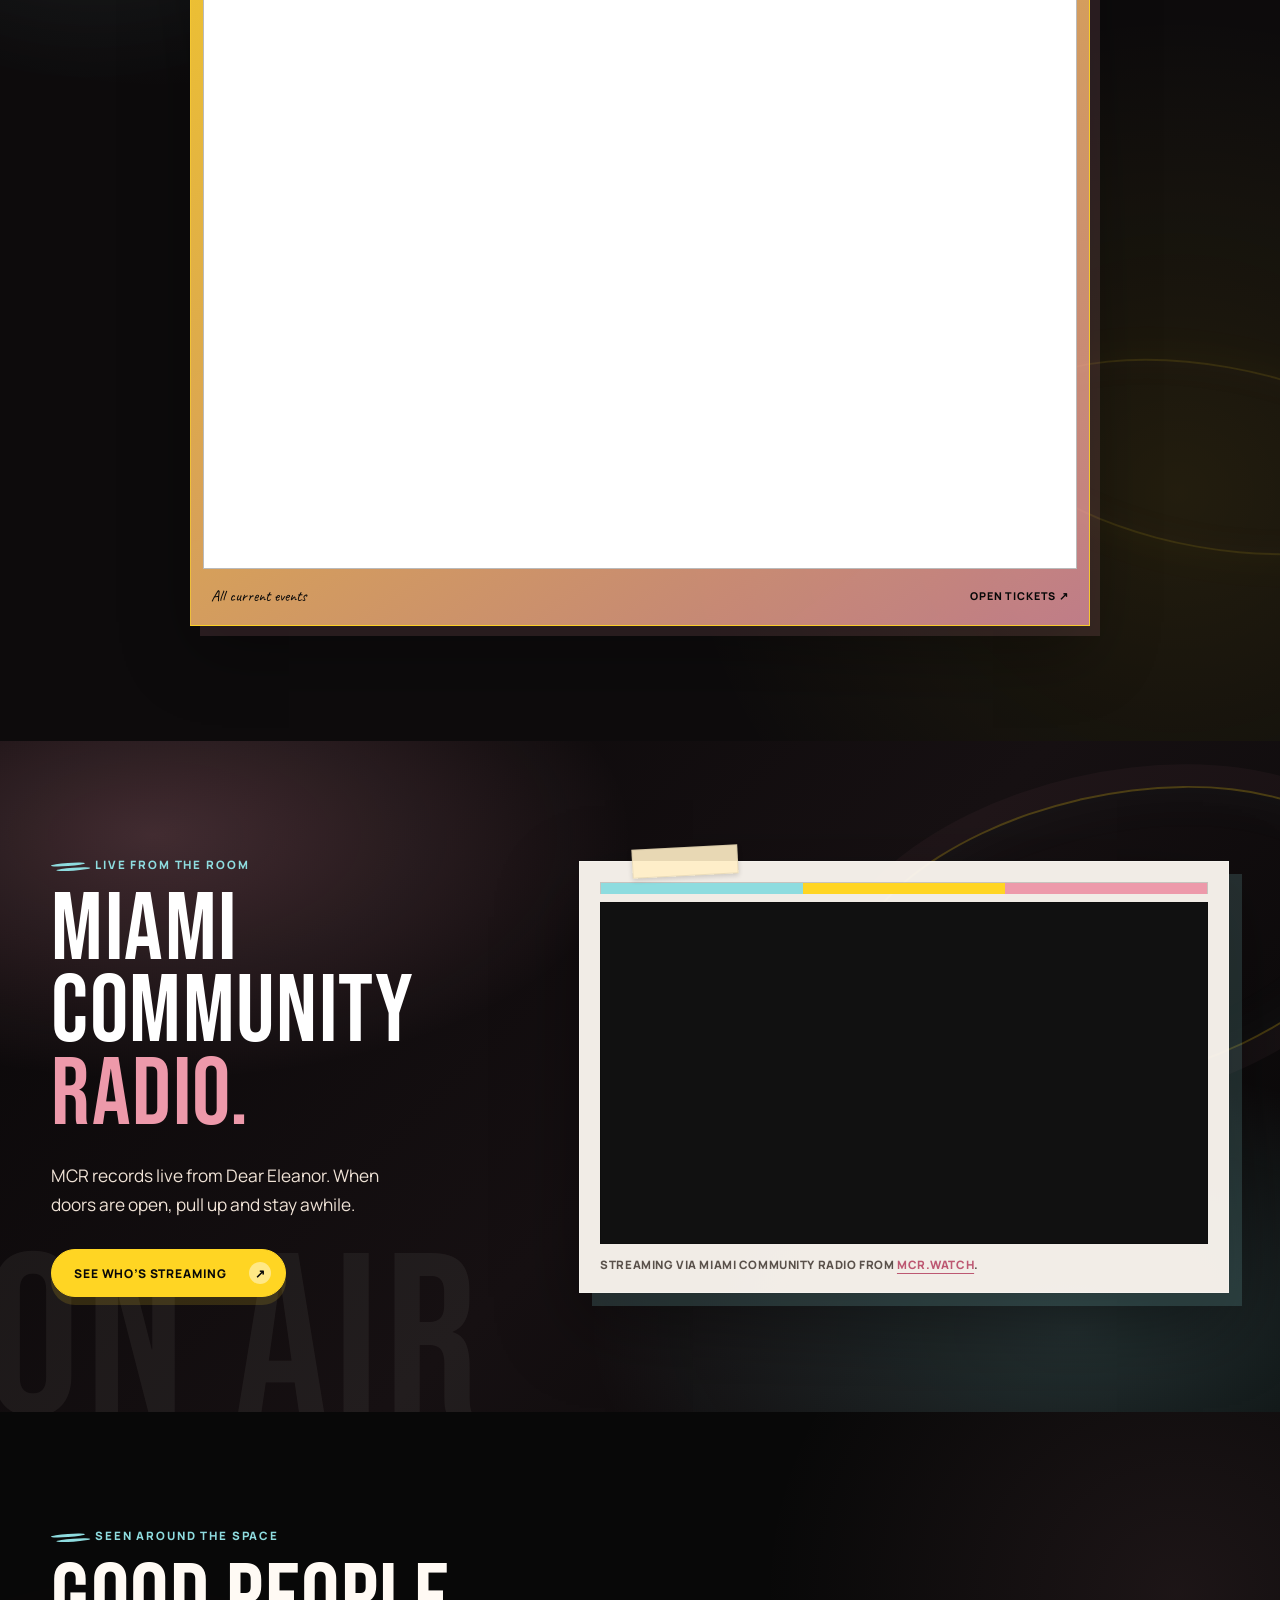
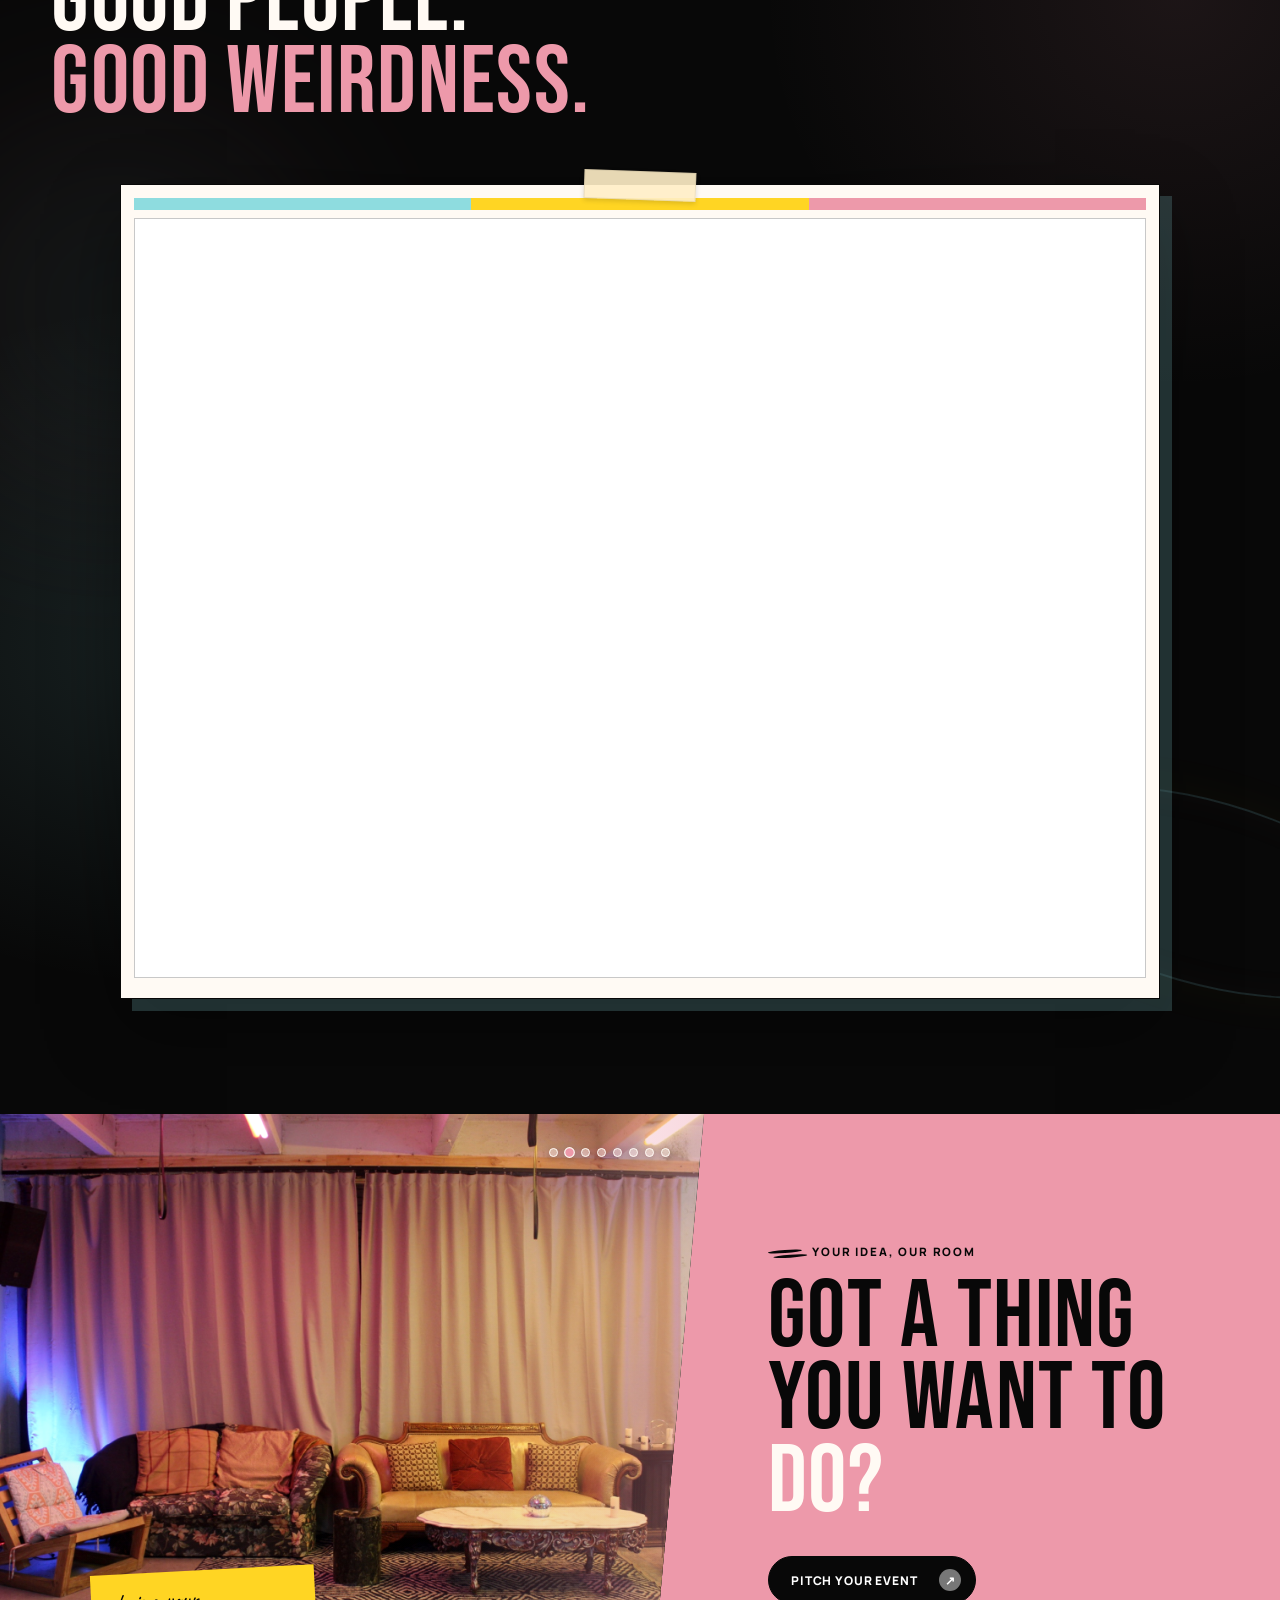
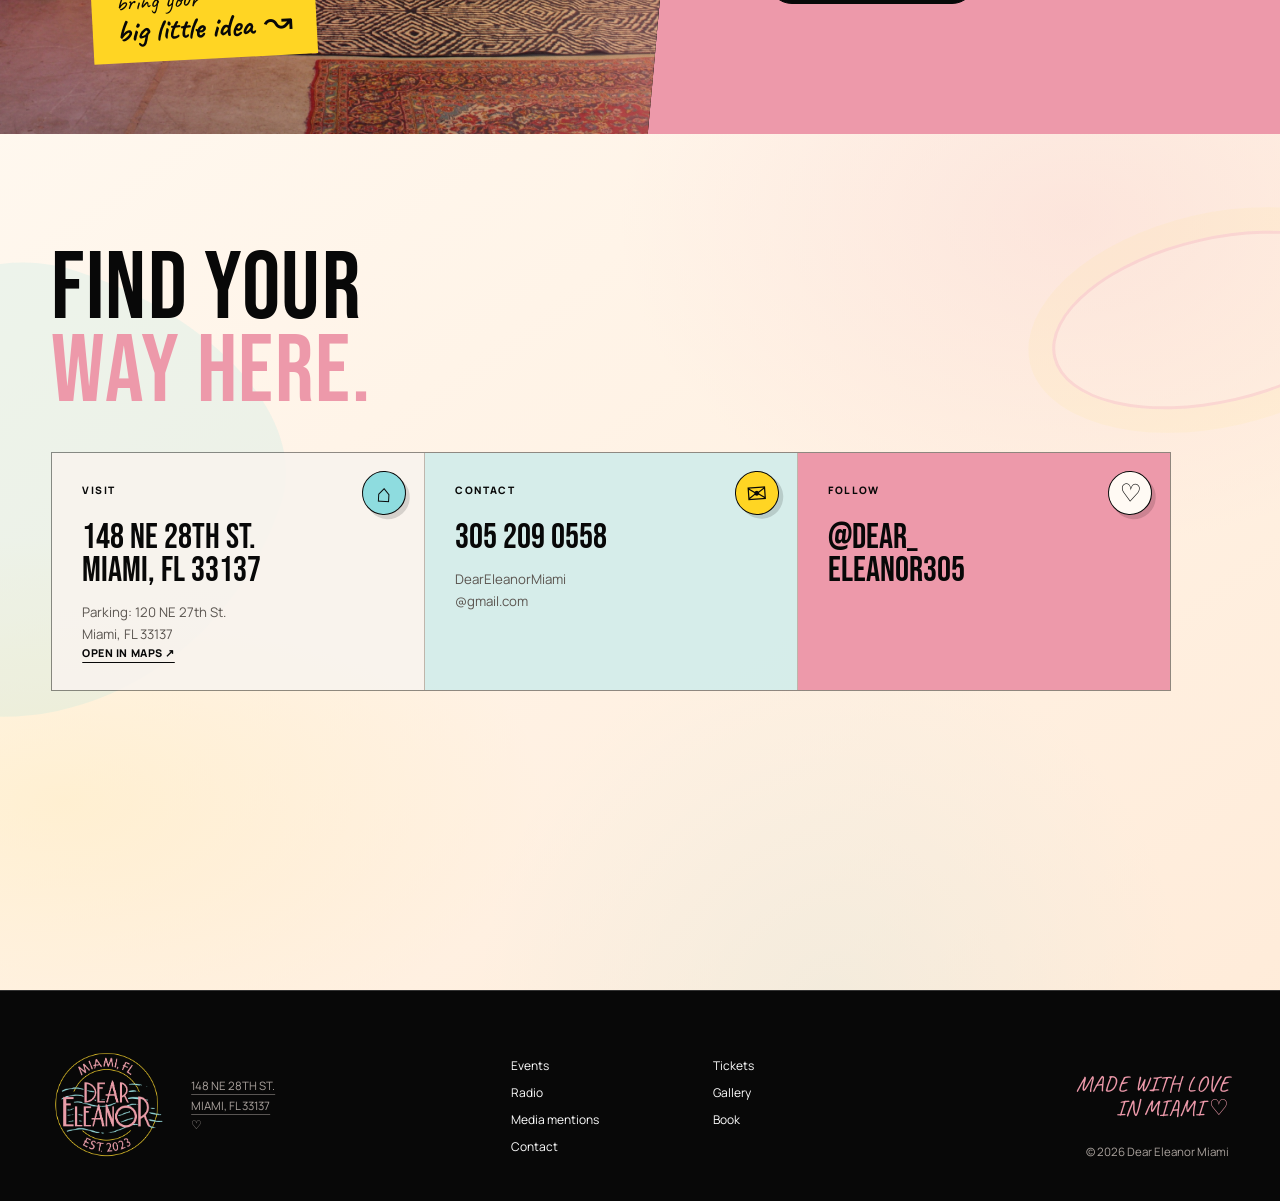
==== commit 5bc99a68: "Add files via upload" ====
--- a/index.html
+++ b/index.html
@@ -36,12 +36,12 @@
 
       <nav class="site-nav" id="site-nav" aria-label="Main navigation">
         <a class="nav-link active" href="#home">Home</a>
-        <a class="nav-link" href="#events">Events</a>
+        <a class="nav-link" href="events.html" target="_blank" rel="noreferrer">Events</a>
         <a class="nav-link" href="#tickets">Tickets</a>
         <a class="nav-link" href="#radio">Radio</a>
         <a class="nav-link" href="#gallery">Gallery</a>
         <a class="nav-link" href="media.html" target="_blank" rel="noreferrer">Media</a>
-        <a class="nav-link" href="#host">Host</a>
+        <a class="nav-link" href="#host">Book</a>
         <a class="nav-link" href="#contact">Contact</a>
       </nav>
 
@@ -56,7 +56,7 @@
           <h1 id="hero-title">BY NATIVES,<br /><em>FOR LOCALS.</em></h1>
           <p class="hero-intro">Local art, music, workshops, and room to belong.</p>
           <div class="hero-actions">
-            <a class="button button-yellow" href="#events">See what’s happening <span>↗</span></a>
+            <a class="button button-yellow" href="events.html" target="_blank" rel="noreferrer">See what’s happening <span>↗</span></a>
           </div>
         </div>
 
@@ -93,31 +93,6 @@
         </div>
       </div>
 
-      <section class="section events-section" id="events" aria-labelledby="events-title">
-        <span class="hand-label hand-label-events" aria-hidden="true">made by Miami, for Miami ↘</span>
-        <div class="section-heading section-heading-compact reveal">
-          <div>
-            <h2 id="events-title">THIS MONTH<br /><em>AT DEAR ELEANOR</em></h2>
-          </div>
-        </div>
-
-        <div class="events-layout">
-          <div class="canva-calendar reveal">
-            <iframe
-              src="https://www.canva.com/design/DAHOQU203L4/v8wgKrbzjtpp4evUIynN7g/view?embed"
-              title="Dear Eleanor monthly events calendar"
-              loading="lazy"
-              allowfullscreen
-              allow="fullscreen"
-            ></iframe>
-            <div class="canva-calendar-footer">
-              <span>Dear Eleanor events</span>
-              <a href="https://canva.link/deareleanoreventscalendar" target="_blank" rel="noreferrer">Open full calendar ↗</a>
-            </div>
-          </div>
-        </div>
-      </section>
-
       <section class="section ticketing-section" id="tickets" aria-labelledby="tickets-title">
         <div class="section-heading section-heading-compact reveal">
           <div>
@@ -128,11 +103,6 @@
 
         <div class="ticketing-layout">
           <div class="posh-ticket-card reveal delay-one">
-            <div class="posh-ticket-header">
-              <p class="eyebrow-small">Tickets + RSVP</p>
-              <h3>DEAR ELEANOR<br />ON POSH.</h3>
-            </div>
-
             <div class="posh-embed-frame">
               <iframe
                 src="https://posh.vip/g/dear-eleanor"
@@ -156,8 +126,8 @@
           <p class="eyebrow eyebrow-dark"><span></span> Live from the room</p>
           <h2 id="radio-title">MIAMI COMMUNITY<br /><em>RADIO.</em></h2>
           <p class="lead">MCR records live from Dear Eleanor. When doors are open, pull up and stay awhile.</p>
-          <a class="button button-yellow" href="https://mcr.watch/" target="_blank" rel="noreferrer">
-            Open MCR live <span>↗</span>
+          <a class="button button-yellow" href="https://mcr.watch/schedule" target="_blank" rel="noreferrer">
+            See who’s streaming <span>↗</span>
           </a>
         </div>
 
@@ -173,11 +143,11 @@
               allowfullscreen
             ></iframe>
             <div class="radio-stream-fallback" data-radio-fallback hidden>
-              <p>The live player loads once this site is hosted. For now, open the stream directly.</p>
-              <a href="https://mcr.watch/" target="_blank" rel="noreferrer">Open MCR live ↗</a>
-            </div>
-          </div>
-          <p>Streaming via Miami Community Radio from <a href="https://mcr.watch/" target="_blank" rel="noreferrer">mcr.watch</a>.</p>
+              <p>The live player loads once this site is hosted. For now, check the MCR schedule directly.</p>
+              <a href="https://mcr.watch/schedule" target="_blank" rel="noreferrer">See who’s streaming ↗</a>
+            </div>
+          </div>
+          <p>Streaming via Miami Community Radio from <a href="https://mcr.watch/schedule" target="_blank" rel="noreferrer">mcr.watch</a>.</p>
         </div>
       </section>
 
@@ -296,7 +266,7 @@
         <p><a href="https://maps.google.com/?q=148+NE+28th+St+Miami+FL+33137" target="_blank" rel="noreferrer">148 NE 28TH ST.<br />MIAMI, FL 33137</a><br />♡</p>
       </div>
       <div class="footer-links">
-        <a href="#events">Events</a><a href="#tickets">Tickets</a><a href="#radio">Radio</a><a href="#gallery">Gallery</a><a href="media.html" target="_blank" rel="noreferrer">Media mentions</a><a href="#host">Host an event</a><a href="#contact">Contact</a>
+        <a href="events.html" target="_blank" rel="noreferrer">Events</a><a href="#tickets">Tickets</a><a href="#radio">Radio</a><a href="#gallery">Gallery</a><a href="media.html" target="_blank" rel="noreferrer">Media mentions</a><a href="#host">Book</a><a href="#contact">Contact</a>
       </div>
       <div class="footer-note">
         <p>MADE WITH LOVE<br />IN MIAMI ♡</p>
--- a/styles.css
+++ b/styles.css
@@ -138,8 +138,6 @@
 .ticketing-layout { max-width: 900px; margin-inline: auto; }
 .posh-ticket-card { position: relative; width: 100%; display: flex; flex-direction: column; padding: 12px; color: var(--ink); border: 1px solid rgba(255,213,35,.75); background: linear-gradient(145deg, rgba(255,213,35,.96), rgba(237,153,170,.78)); box-shadow: 10px 10px 0 rgba(237,153,170,.13), 0 28px 65px rgba(0,0,0,.3); overflow: hidden; }
 .posh-ticket-card::before { content: ""; position: absolute; z-index: 2; top: -11px; left: 50%; width: 92px; height: 24px; background: rgba(255,239,199,.88); border: 1px solid rgba(0,0,0,.08); box-shadow: 0 2px 5px rgba(0,0,0,.14); transform: translateX(-50%) rotate(2deg); pointer-events: none; }
-.posh-ticket-header { padding: 14px 10px 15px; }
-.posh-ticket-card h3 { margin: 0; font-family: var(--display); font-size: clamp(2.55rem, 4.2vw, 3.25rem); font-weight: 400; line-height: .9; letter-spacing: .015em; }
 .posh-embed-frame { width: 100%; height: clamp(620px, 72vw, 820px); overflow: hidden; border: 1px solid rgba(8,8,8,.28); background: #fff; box-shadow: inset 0 0 0 1px rgba(255,255,255,.25); }
 .posh-embed-frame iframe { width: 100%; height: 100%; display: block; border: 0; background: #fff; }
 .posh-ticket-footer { min-height: 44px; display: flex; align-items: center; justify-content: space-between; gap: 18px; padding: 10px 8px 0; color: var(--ink); font-family: var(--hand); font-size: 1rem; }
@@ -457,6 +455,9 @@
 .media-copy h1 em { color: var(--pink); font-style: normal; }
 .media-copy p:not(.eyebrow) { max-width: 520px; color: #e8e0da; font-size: clamp(1rem, 1.35vw, 1.15rem); line-height: 1.65; }
 .media-canva-card { max-width: 520px; justify-self: center; }
+.events-page .media-section { grid-template-columns: .66fr minmax(280px, 620px); }
+.events-page .media-section::before { content: "EVENTS"; }
+.events-page .media-canva-card { max-width: 620px; }
 .creative-bridge { position: relative; height: 88px; display: flex; align-items: center; overflow: hidden; color: var(--ink); background: linear-gradient(108deg, var(--yellow) 0%, var(--aqua) 42%, var(--pink) 100%); border-block: 2px solid var(--ink); isolation: isolate; }
 .creative-bridge::before { content: ""; position: absolute; z-index: -1; width: 280px; height: 110px; left: 28%; top: -58px; border: 3px solid rgba(8,8,8,.16); border-radius: 50%; transform: rotate(-9deg); }
 .creative-bridge::after { content: ""; position: absolute; z-index: -1; width: 360px; height: 130px; right: 4%; bottom: -92px; border: 3px solid rgba(8,8,8,.14); border-radius: 50%; transform: rotate(7deg); }
@@ -650,8 +651,6 @@
   .canva-calendar-footer span { font-size: .92rem; }
   .canva-calendar-footer a { font-size: .59rem; letter-spacing: .055em; }
   .posh-ticket-card { padding: 8px; box-shadow: 7px 7px 0 rgba(237,153,170,.13), 0 24px 50px rgba(0,0,0,.28); }
-  .posh-ticket-header { padding: 12px 7px 13px; }
-  .posh-ticket-card h3 { font-size: 2.6rem; }
   .posh-embed-frame { height: 560px; }
   .posh-ticket-footer { min-height: 48px; padding: 9px 5px 1px; }
   .posh-ticket-footer span { font-size: .92rem; }
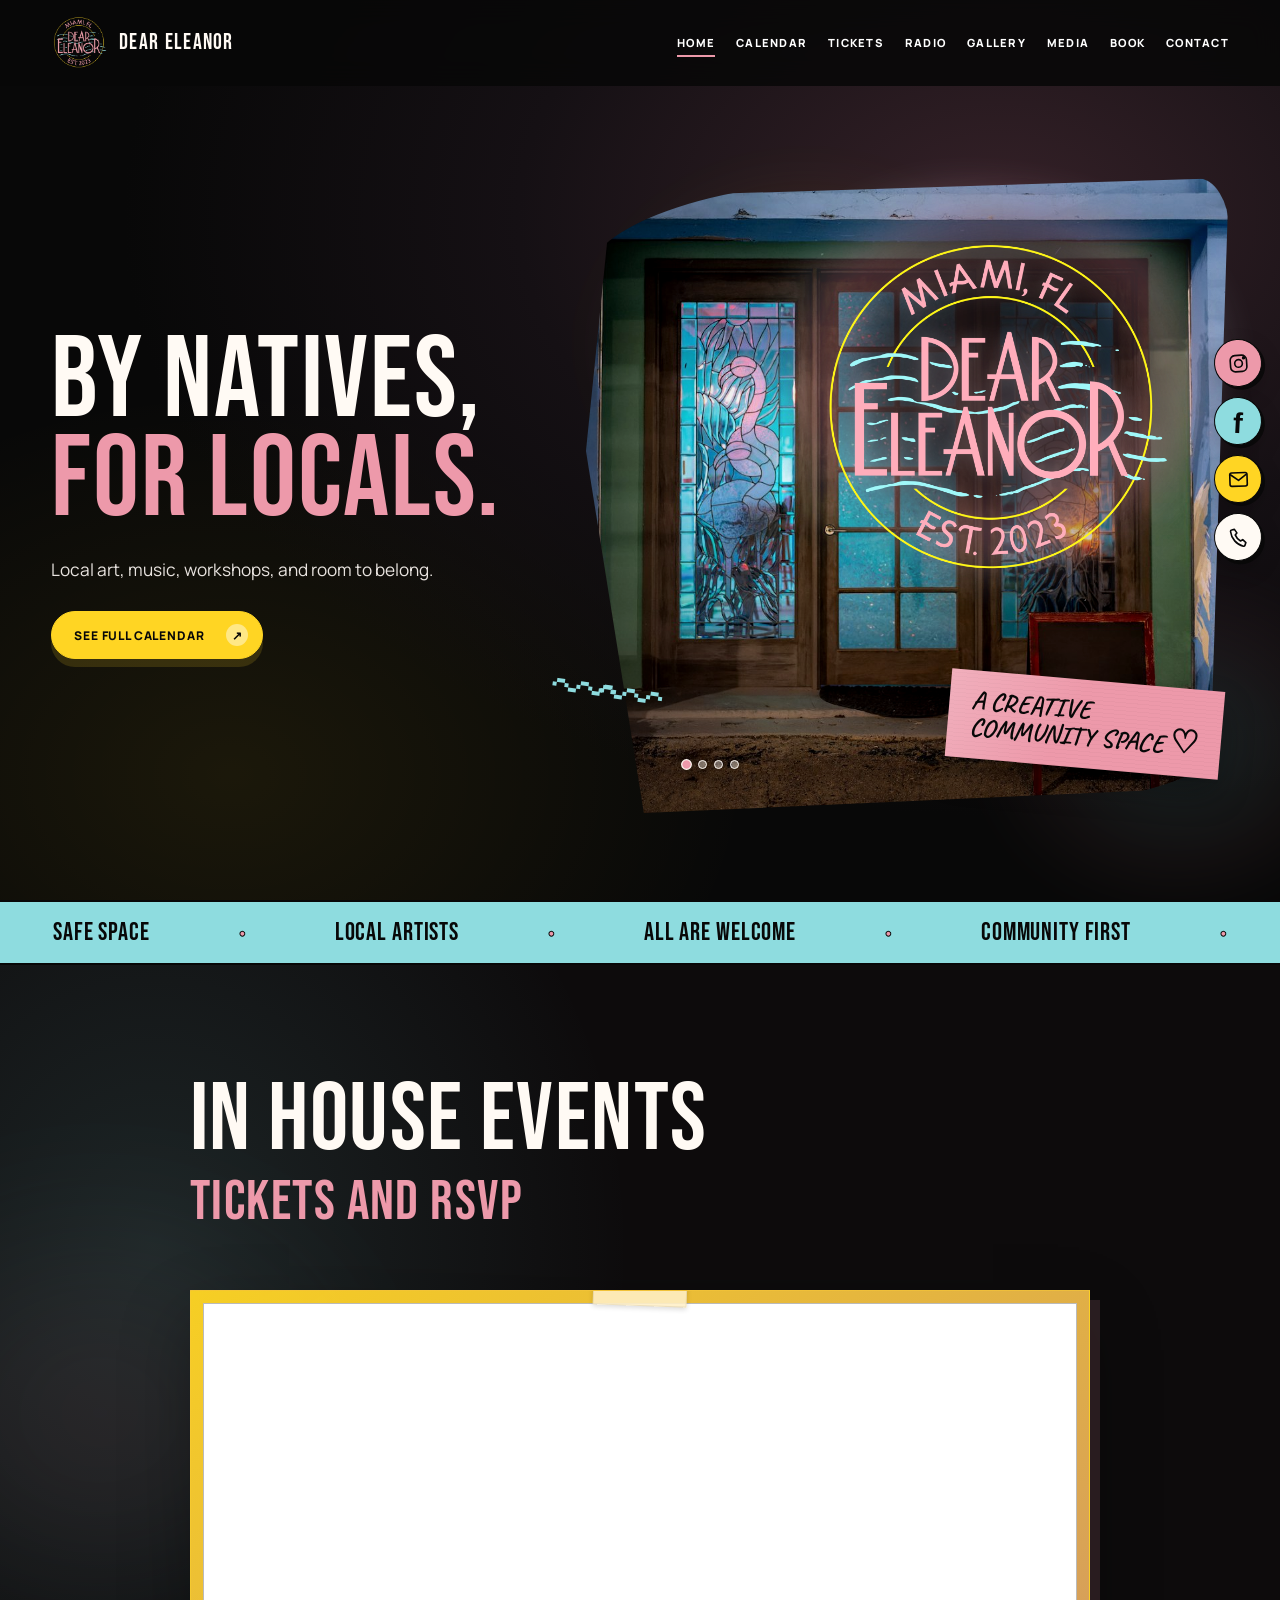
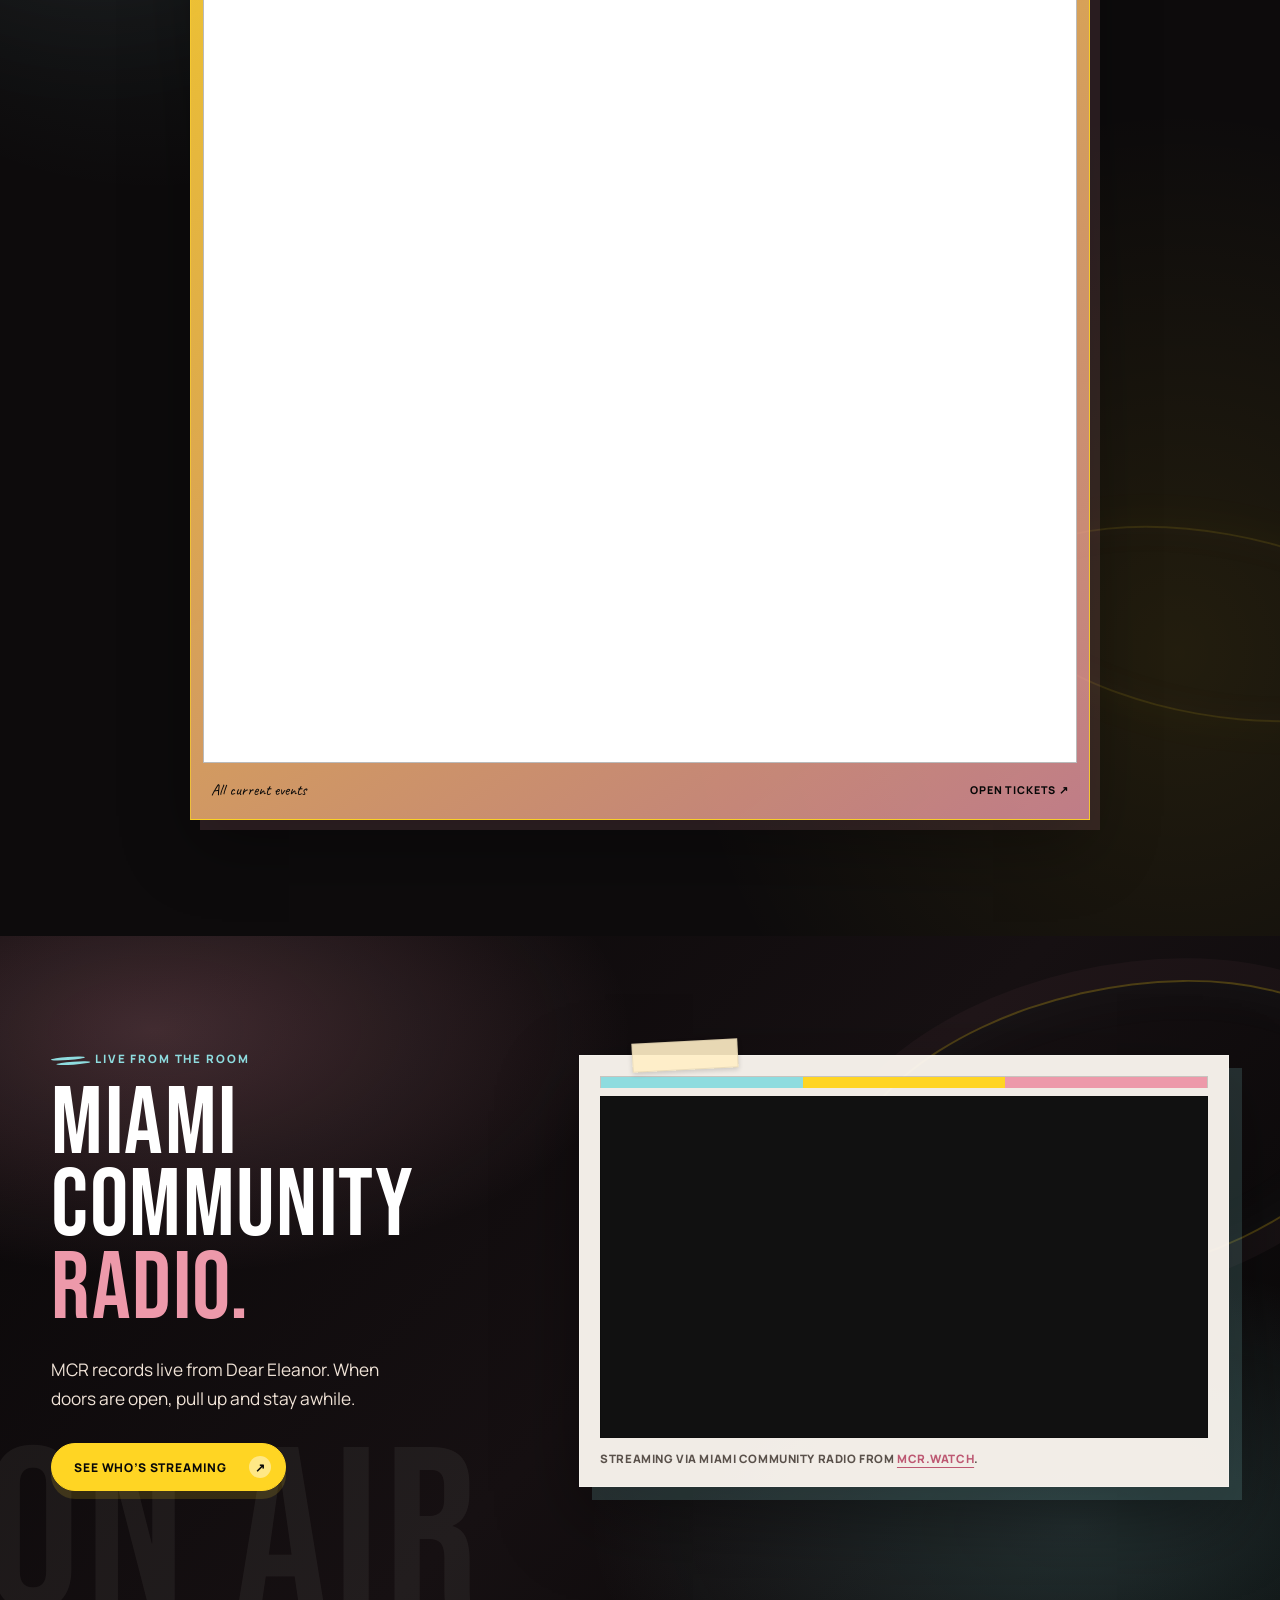
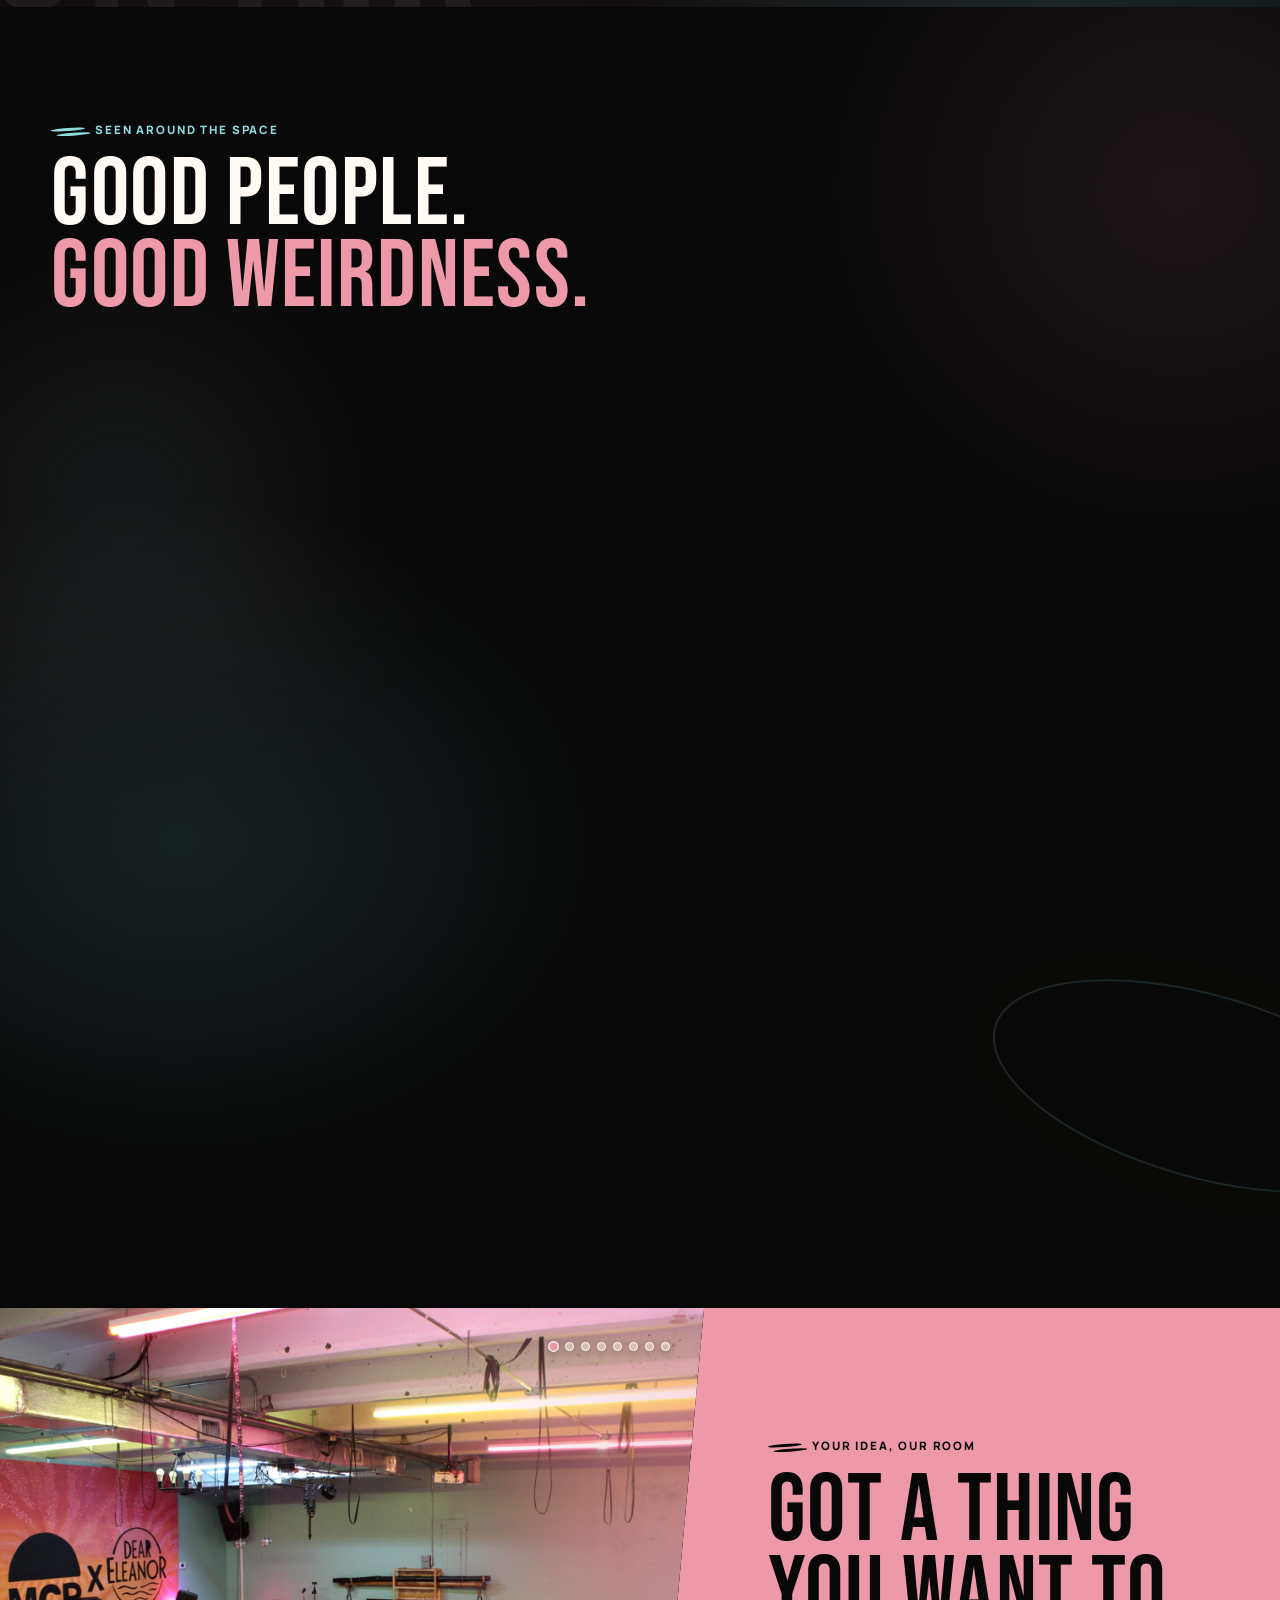
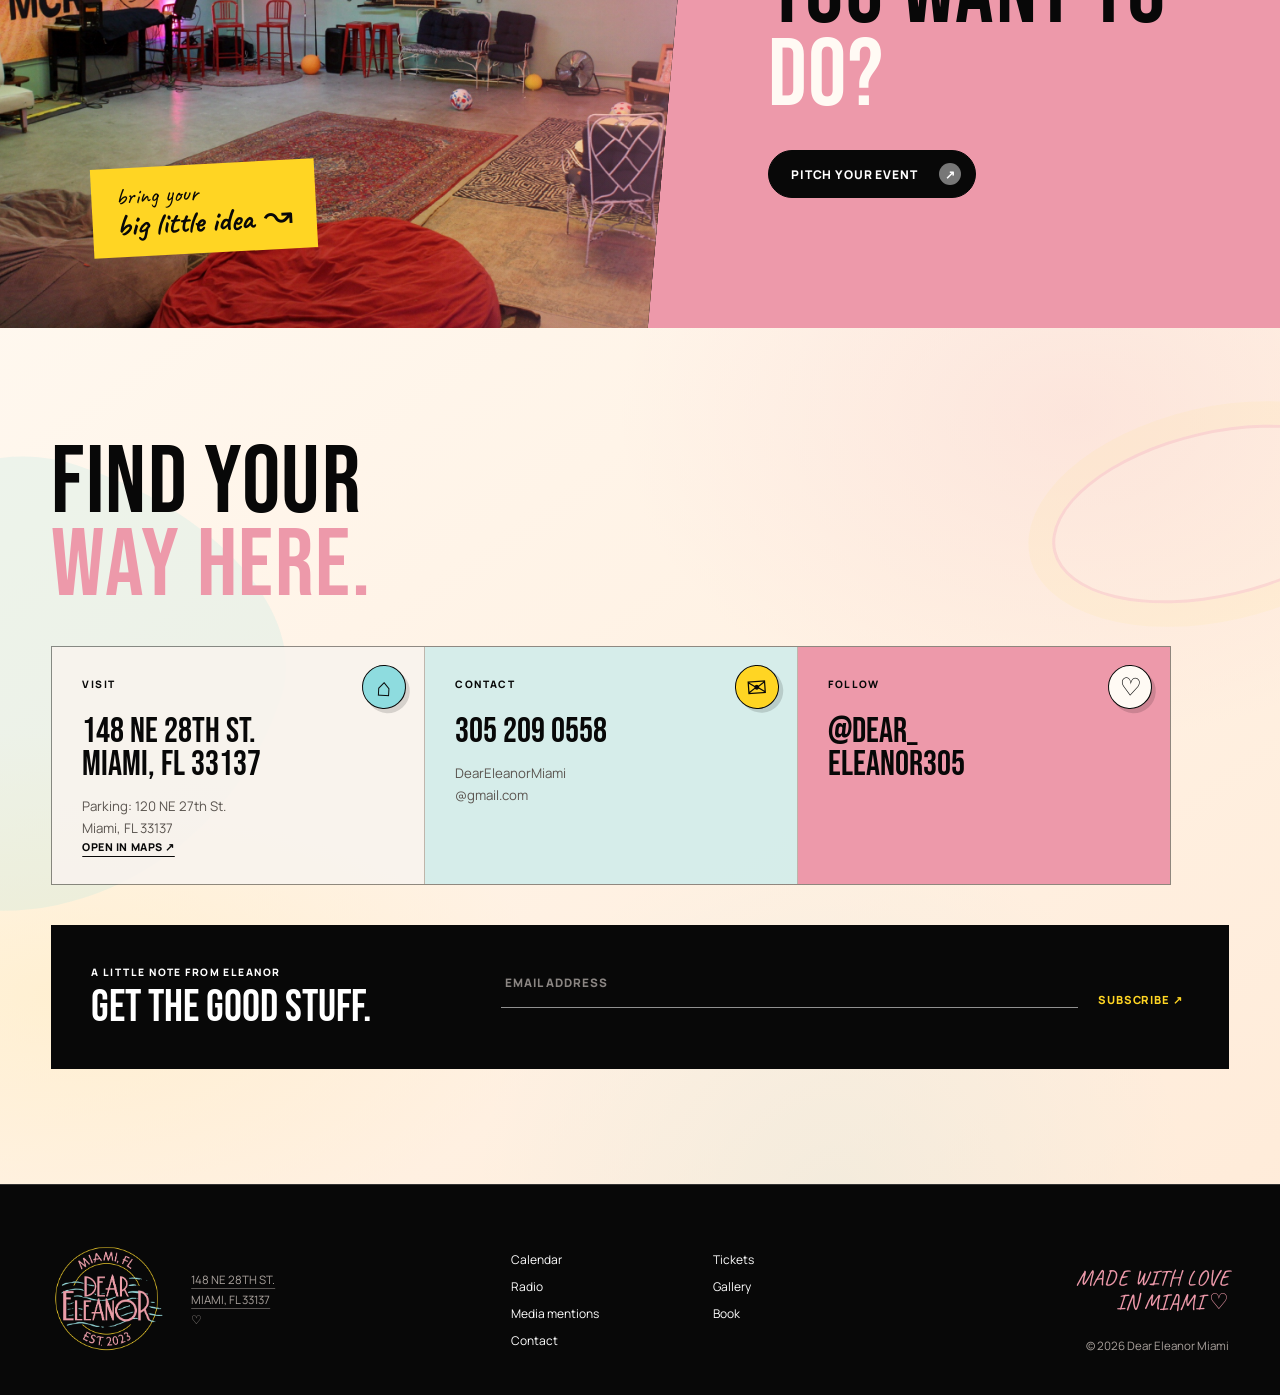
==== commit 3f726d30: "Add files via upload" ====
--- a/index.html
+++ b/index.html
@@ -36,7 +36,7 @@
 
       <nav class="site-nav" id="site-nav" aria-label="Main navigation">
         <a class="nav-link active" href="#home">Home</a>
-        <a class="nav-link" href="events.html" target="_blank" rel="noreferrer">Events</a>
+        <a class="nav-link" href="events.html" target="_blank" rel="noreferrer">Calendar</a>
         <a class="nav-link" href="#tickets">Tickets</a>
         <a class="nav-link" href="#radio">Radio</a>
         <a class="nav-link" href="#gallery">Gallery</a>
@@ -56,7 +56,7 @@
           <h1 id="hero-title">BY NATIVES,<br /><em>FOR LOCALS.</em></h1>
           <p class="hero-intro">Local art, music, workshops, and room to belong.</p>
           <div class="hero-actions">
-            <a class="button button-yellow" href="events.html" target="_blank" rel="noreferrer">See what’s happening <span>↗</span></a>
+            <a class="button button-yellow" href="events.html" target="_blank" rel="noreferrer">See full calendar <span>↗</span></a>
           </div>
         </div>
 
@@ -96,8 +96,7 @@
       <section class="section ticketing-section" id="tickets" aria-labelledby="tickets-title">
         <div class="section-heading section-heading-compact reveal">
           <div>
-            <p class="eyebrow eyebrow-dark"><span></span> Tickets + RSVP</p>
-            <h2 id="tickets-title">SAVE YOUR<br /><em>SPOT.</em></h2>
+            <h2 id="tickets-title">IN HOUSE EVENTS<em>TICKETS AND RSVP</em></h2>
           </div>
         </div>
 
@@ -266,7 +265,7 @@
         <p><a href="https://maps.google.com/?q=148+NE+28th+St+Miami+FL+33137" target="_blank" rel="noreferrer">148 NE 28TH ST.<br />MIAMI, FL 33137</a><br />♡</p>
       </div>
       <div class="footer-links">
-        <a href="events.html" target="_blank" rel="noreferrer">Events</a><a href="#tickets">Tickets</a><a href="#radio">Radio</a><a href="#gallery">Gallery</a><a href="media.html" target="_blank" rel="noreferrer">Media mentions</a><a href="#host">Book</a><a href="#contact">Contact</a>
+        <a href="events.html" target="_blank" rel="noreferrer">Calendar</a><a href="#tickets">Tickets</a><a href="#radio">Radio</a><a href="#gallery">Gallery</a><a href="media.html" target="_blank" rel="noreferrer">Media mentions</a><a href="#host">Book</a><a href="#contact">Contact</a>
       </div>
       <div class="footer-note">
         <p>MADE WITH LOVE<br />IN MIAMI ♡</p>
--- a/styles.css
+++ b/styles.css
@@ -14,6 +14,8 @@
 }
 
 * { box-sizing: border-box; }
+main, section, .media-main, .ticketing-layout, .site-footer { min-width: 0; }
+section > *, .site-footer > *, .mailing-list > * { min-width: 0; }
 html { scroll-behavior: smooth; scroll-padding-top: var(--header-height); }
 body { position: relative; margin: 0; background: var(--ink); color: var(--paper); font-family: var(--body); overflow-x: hidden; }
 img { display: block; max-width: 100%; }
@@ -108,6 +110,9 @@
 .section { padding: clamp(80px, 9vw, 145px) 4vw; }
 .section-heading, .gallery-heading, .contact-top { display: grid; grid-template-columns: 1.15fr .85fr; gap: 8vw; align-items: end; margin-bottom: 58px; }
 .section-heading-compact, .gallery-heading-compact { grid-template-columns: 1fr; max-width: 900px; }
+.ticketing-section .section-heading { margin-inline: auto; }
+.ticketing-section h2 { font-size: clamp(3rem, 7vw, 6.5rem); }
+.ticketing-section h2 em { display: block; margin-top: .2em; font-size: .58em; line-height: 1.05; }
 .section h2, .host-section h2 { font-size: clamp(4.2rem, 7.5vw, 8rem); }
 .section-heading > p, .contact-intro { max-width: 520px; margin: 0 0 5px; color: #d5d0cd; font-size: 1.02rem; line-height: 1.7; }
 
@@ -123,9 +128,9 @@
 .hand-label { position: absolute; z-index: 3; color: var(--pink); font-family: var(--hand); font-size: 1.3rem; font-weight: 700; letter-spacing: .02em; line-height: 1; transform: rotate(-3deg); }
 .hand-label-events { right: 5%; top: 7%; }
 .events-layout { max-width: 720px; display: grid; grid-template-columns: minmax(0, 1fr); justify-content: center; gap: 30px; align-items: start; margin-inline: auto; }
-.canva-calendar { position: relative; width: 100%; display: flex; flex-direction: column; padding: 12px; border: 1px solid rgba(142,220,223,.75); border-radius: 4px; background: linear-gradient(145deg, rgba(142,220,223,.2), rgba(237,153,170,.12)), #111; box-shadow: 10px 10px 0 rgba(142,220,223,.12), 0 28px 65px rgba(0,0,0,.34); overflow: hidden; }
+.canva-calendar { position: relative; width: 100%; min-width: 0; display: flex; flex-direction: column; padding: 12px; border: 1px solid rgba(142,220,223,.75); border-radius: 4px; background: linear-gradient(145deg, rgba(142,220,223,.2), rgba(237,153,170,.12)), #111; box-shadow: 10px 10px 0 rgba(142,220,223,.12), 0 28px 65px rgba(0,0,0,.34); overflow: hidden; }
 .canva-calendar::before { content: ""; position: absolute; z-index: 2; top: -11px; left: 50%; width: 94px; height: 24px; background: rgba(255,239,199,.86); border: 1px solid rgba(0,0,0,.08); box-shadow: 0 2px 5px rgba(0,0,0,.14); transform: translateX(-50%) rotate(-2deg); pointer-events: none; }
-.canva-calendar iframe { width: 100%; aspect-ratio: 4 / 5; display: block; border: 0; background: #111; }
+.canva-calendar iframe { width: 100%; height: auto; max-width: 100%; min-width: 0; aspect-ratio: 4 / 5; display: block; border: 0; background: #111; }
 .canva-calendar-footer { min-height: 44px; display: flex; align-items: center; justify-content: space-between; gap: 18px; padding: 10px 9px 0; font-family: var(--hand); font-size: 1rem; }
 .canva-calendar-footer span { color: var(--aqua); }
 .canva-calendar-footer a { color: var(--pink); font-family: var(--body); font-size: .67rem; font-weight: 800; letter-spacing: .08em; text-decoration: none; text-transform: uppercase; }
@@ -138,7 +143,7 @@
 .ticketing-layout { max-width: 900px; margin-inline: auto; }
 .posh-ticket-card { position: relative; width: 100%; display: flex; flex-direction: column; padding: 12px; color: var(--ink); border: 1px solid rgba(255,213,35,.75); background: linear-gradient(145deg, rgba(255,213,35,.96), rgba(237,153,170,.78)); box-shadow: 10px 10px 0 rgba(237,153,170,.13), 0 28px 65px rgba(0,0,0,.3); overflow: hidden; }
 .posh-ticket-card::before { content: ""; position: absolute; z-index: 2; top: -11px; left: 50%; width: 92px; height: 24px; background: rgba(255,239,199,.88); border: 1px solid rgba(0,0,0,.08); box-shadow: 0 2px 5px rgba(0,0,0,.14); transform: translateX(-50%) rotate(2deg); pointer-events: none; }
-.posh-embed-frame { width: 100%; height: clamp(620px, 72vw, 820px); overflow: hidden; border: 1px solid rgba(8,8,8,.28); background: #fff; box-shadow: inset 0 0 0 1px rgba(255,255,255,.25); }
+.posh-embed-frame { position: relative; width: 100%; min-width: 0; aspect-ratio: 820 / 1060; min-height: 440px; max-height: 1060px; overflow: hidden; border: 1px solid rgba(8,8,8,.28); background: #fff; box-shadow: inset 0 0 0 1px rgba(255,255,255,.25); }
 .posh-embed-frame iframe { width: 100%; height: 100%; display: block; border: 0; background: #fff; }
 .posh-ticket-footer { min-height: 44px; display: flex; align-items: center; justify-content: space-between; gap: 18px; padding: 10px 8px 0; color: var(--ink); font-family: var(--hand); font-size: 1rem; }
 .posh-ticket-footer a { color: var(--ink); font-family: var(--body); font-size: .67rem; font-weight: 900; letter-spacing: .08em; text-decoration: none; text-transform: uppercase; }
@@ -280,6 +285,8 @@
 .radio-live-accent span:nth-child(3) { background: var(--pink); }
 .radio-stream-frame {
   position: relative;
+  width: 100%;
+  min-width: 0;
   display: grid;
   place-items: center;
   aspect-ratio: 16 / 9;
@@ -315,6 +322,7 @@
   font-size: .86rem;
   font-weight: 700;
   line-height: 1.55;
+  color: var(--paper);
 }
 .radio-stream-fallback a {
   display: inline-flex;
@@ -333,7 +341,7 @@
   text-transform: uppercase;
 }
 .radio-stream-fallback a:hover { background: var(--aqua); }
-.radio-player-card p {
+.radio-player-card > p {
   margin: 13px 0 0;
   color: #5a514b;
   font-size: .72rem;
@@ -341,7 +349,7 @@
   letter-spacing: .05em;
   text-transform: uppercase;
 }
-.radio-player-card a { color: #bd5872; text-underline-offset: 4px; }
+.radio-player-card > p a { color: #bd5872; text-underline-offset: 4px; }
 
 .host-section { min-height: 620px; display: grid; grid-template-columns: 1.1fr .9fr; color: var(--ink); background: var(--pink); overflow: hidden; }
 .host-copy { display: flex; flex-direction: column; justify-content: center; align-items: flex-start; padding: clamp(70px, 8vw, 130px) 5vw; }
@@ -422,7 +430,7 @@
 .media-section {
   position: relative;
   display: grid;
-  grid-template-columns: .72fr minmax(280px, 520px);
+  grid-template-columns: minmax(0, .85fr) minmax(0, 1.15fr);
   gap: clamp(34px, 7vw, 92px);
   align-items: center;
   isolation: isolate;
@@ -443,11 +451,11 @@
   font-size: clamp(8rem, 20vw, 18rem);
   line-height: .8;
 }
-.media-copy { position: relative; z-index: 1; max-width: 700px; }
+.media-copy { position: relative; z-index: 1; max-width: 700px; container-type: inline-size; }
 .media-copy h1 {
   margin: 0;
   font-family: var(--display);
-  font-size: clamp(4.6rem, 9vw, 9rem);
+  font-size: clamp(3rem, 21cqi, 9rem);
   font-weight: 400;
   letter-spacing: .015em;
   line-height: .86;
@@ -455,7 +463,7 @@
 .media-copy h1 em { color: var(--pink); font-style: normal; }
 .media-copy p:not(.eyebrow) { max-width: 520px; color: #e8e0da; font-size: clamp(1rem, 1.35vw, 1.15rem); line-height: 1.65; }
 .media-canva-card { max-width: 520px; justify-self: center; }
-.events-page .media-section { grid-template-columns: .66fr minmax(280px, 620px); }
+.events-page-section { grid-template-columns: minmax(0, .85fr) minmax(0, 1.15fr); }
 .events-page .media-section::before { content: "EVENTS"; }
 .events-page .media-canva-card { max-width: 620px; }
 .creative-bridge { position: relative; height: 88px; display: flex; align-items: center; overflow: hidden; color: var(--ink); background: linear-gradient(108deg, var(--yellow) 0%, var(--aqua) 42%, var(--pink) 100%); border-block: 2px solid var(--ink); isolation: isolate; }
@@ -565,7 +573,7 @@
   .menu-toggle.active > span:nth-child(1) { transform: translateY(7px) rotate(45deg); }
   .menu-toggle.active > span:nth-child(2) { opacity: 0; }
   .menu-toggle.active > span:nth-child(3) { transform: translateY(-7px) rotate(-45deg); }
-  .site-nav { position: fixed; top: 72px; left: 0; right: 0; width: 100vw; justify-self: stretch; display: flex; flex-direction: column; align-items: stretch; gap: 0; padding: 12px 22px 28px; background: rgba(8,8,8,.98); border-bottom: 1px solid #333; opacity: 0; visibility: hidden; transform: translateY(-15px); transition: .25s; }
+  .site-nav { position: fixed; top: var(--header-height); left: 0; right: 0; width: auto; max-height: calc(100dvh - var(--header-height)); overflow-y: auto; overscroll-behavior: contain; justify-self: stretch; display: flex; flex-direction: column; align-items: stretch; gap: 0; padding: 12px 22px 28px; background: rgba(8,8,8,.98); border-bottom: 1px solid #333; opacity: 0; visibility: hidden; transform: translateY(-15px); transition: .25s; }
   .site-nav.open { opacity: 1; visibility: visible; transform: translateY(0); }
   .nav-link { width: 100%; padding: 14px 0; border-bottom: 1px solid rgba(255,255,255,.12); font-family: var(--display); font-size: 1.55rem; font-weight: 400; }
   .header-cta { display: none; }
@@ -578,7 +586,7 @@
   .section-heading > p { max-width: 650px; }
   .events-layout { max-width: 680px; grid-template-columns: 1fr; }
   .canva-calendar { max-width: 620px; justify-self: center; }
-  .posh-ticket-card { max-width: 760px; justify-self: center; }
+  .posh-ticket-card { max-width: 760px; margin-inline: auto; }
   .about-section { grid-template-columns: 1fr; }
   .about-collage { min-height: 540px; }
   .about-copy { max-width: 680px; }
@@ -599,11 +607,18 @@
   .bloom-pitch-heading { max-width: 720px; }
   .pitch-panel { grid-template-columns: 1fr; }
   .pitch-intro { max-width: 720px; }
-  .media-section { grid-template-columns: 1fr; }
-  .media-canva-card { justify-self: start; width: min(100%, 520px); }
+  .media-section { grid-template-columns: minmax(0, 1fr); }
+  .media-canva-card { justify-self: center; width: 100%; }
+  .site-footer { grid-template-columns: minmax(0, 1fr) minmax(0, 1fr); gap: 32px; }
+  .footer-note { grid-column: 1 / -1; align-items: flex-start; text-align: left; }
   .contact-grid { grid-template-columns: 1fr 1fr; }.contact-card-pink { grid-column: span 2; min-height: 230px; }
   .mailing-list { grid-template-columns: 1fr; }
   .mailchimp-lite { max-width: 760px; }
+  .social-bubbles { top: auto; right: auto; left: 12px; bottom: calc(16px + env(safe-area-inset-bottom)); flex-direction: row; gap: 8px; transform: none; }
+  .social-bubble { width: 40px; height: 40px; }
+  .social-bubble::after { display: none; }
+  .back-to-top { bottom: calc(108px + env(safe-area-inset-bottom)); }
+  .site-footer { padding-bottom: calc(100px + env(safe-area-inset-bottom)); }
 }
 
 @media (max-width: 620px) {
@@ -614,13 +629,14 @@
   .brand { gap: 8px; font-size: 1rem; }
   .brand img, .site-header.scrolled .brand img { width: 43px; height: 43px; }
   .menu-toggle { min-width: 44px; min-height: 44px; padding: 6px; }
-  .site-nav { top: 66px; min-height: calc(100svh - 66px); padding: 16px 20px 36px; }
+  .site-nav { top: 66px; padding: 10px 20px max(20px, env(safe-area-inset-bottom)); }
   .nav-link { padding: 15px 0; font-size: 1.65rem; }
 
   .section { padding: 68px 18px; }
   .section-heading, .gallery-heading, .contact-top { gap: 18px; margin-bottom: 36px; }
   .section-heading > p, .contact-intro { font-size: .95rem; line-height: 1.65; }
   .section h2, .host-section h2 { font-size: clamp(3.25rem, 15vw, 4rem); line-height: .9; }
+  .ticketing-section h2 { font-size: clamp(2.7rem, 12.5vw, 4rem); }
   .eyebrow { margin-bottom: 13px; font-size: .64rem; line-height: 1.4; }
 
   .hero {
@@ -646,12 +662,13 @@
   .ticker span { font-size: 1.18rem; }
 
   .canva-calendar { min-height: 0; padding: 8px; }
-  .canva-calendar iframe { min-height: 0; }
-  .canva-calendar-footer { min-height: 48px; padding: 9px 5px 1px; }
+  .events-page .media-canva-card { width: 100%; max-width: 100%; }
+  .canva-calendar iframe { min-height: 0; aspect-ratio: 4 / 5; }
+  .canva-calendar-footer { min-height: 48px; flex-wrap: wrap; align-items: flex-start; gap: 6px 12px; padding: 9px 5px 1px; }
   .canva-calendar-footer span { font-size: .92rem; }
   .canva-calendar-footer a { font-size: .59rem; letter-spacing: .055em; }
   .posh-ticket-card { padding: 8px; box-shadow: 7px 7px 0 rgba(237,153,170,.13), 0 24px 50px rgba(0,0,0,.28); }
-  .posh-embed-frame { height: 560px; }
+  .posh-embed-frame { height: clamp(440px, 135vw, 650px); }
   .posh-ticket-footer { min-height: 48px; padding: 9px 5px 1px; }
   .posh-ticket-footer span { font-size: .92rem; }
   .posh-ticket-footer a { font-size: .59rem; letter-spacing: .055em; }
@@ -677,7 +694,7 @@
 
   .gallery-heading { margin-bottom: 31px; }
   .instagram-pill { justify-self: start; min-height: 46px; padding: 13px 15px 13px 18px; gap: 20px; }
-  .instagram-live { width: calc(100% + 4px); margin-left: -2px; padding: 8px 8px 13px; box-shadow: 7px 7px 0 rgba(142,220,223,.18), 0 24px 50px rgba(0,0,0,.38); transform: none; }
+  .instagram-live { width: 100%; margin-inline: 0; padding: 8px 8px 13px; box-shadow: 7px 7px 0 rgba(142,220,223,.18), 0 24px 50px rgba(0,0,0,.38); transform: none; }
   .instagram-live::before { top: -11px; width: 76px; height: 21px; }
   .instagram-live-accent { height: 9px; margin-bottom: 6px; }
   .instagram-profile-frame { height: 510px; }
@@ -686,7 +703,8 @@
   .radio-player-card { padding: 8px 8px 13px; box-shadow: 7px 7px 0 rgba(142,220,223,.17), 0 24px 50px rgba(0,0,0,.34); }
   .radio-player-card::before { top: -11px; left: 50%; width: 76px; height: 21px; transform: translateX(-50%) rotate(2deg); }
   .radio-live-accent { height: 9px; margin-bottom: 6px; }
-  .radio-player-card p { font-size: .61rem; line-height: 1.45; }
+  .radio-player-card > p { font-size: .72rem; line-height: 1.45; }
+  .radio-stream-frame { min-height: 300px; }
   .hand-label { display: none; }
 
   .host-copy { padding: 68px 18px 62px; }
@@ -731,16 +749,15 @@
   .mailchimp-lite input[type="email"] { min-height: 48px; border-bottom: 1px solid #777; font-size: 16px; }
   .mailchimp-lite button { justify-self: start; min-height: 48px; padding: 14px 0; }
 
-  .site-footer { grid-template-columns: 1fr; gap: 32px; padding: 44px 18px 30px; }
+  .site-footer { grid-template-columns: 1fr; gap: 32px; padding: 44px 18px calc(100px + env(safe-area-inset-bottom)); }
   .footer-brand { align-items: flex-start; }
   .footer-brand img { width: 92px; }
   .footer-note { align-items: flex-start; text-align: left; }
-  .social-bubbles { right: 8px; top: 58%; gap: 8px; }
   .social-bubble { width: 40px; height: 40px; box-shadow: 2px 2px 0 rgba(8,8,8,.8), 0 7px 17px rgba(0,0,0,.18); }
   .social-bubble::after { display: none; }
   .social-bubble svg { width: 19px; height: 19px; }
   .social-facebook span { font-size: 1.5rem; }
-  .back-to-top { right: 14px; bottom: 82px; width: 44px; height: 44px; box-shadow: 3px 3px 0 var(--ink); }
+  .back-to-top { right: 20px; bottom: calc(108px + env(safe-area-inset-bottom)); width: 44px; height: 44px; box-shadow: 3px 3px 0 var(--ink); }
 }
 
 @media (max-width: 350px) {
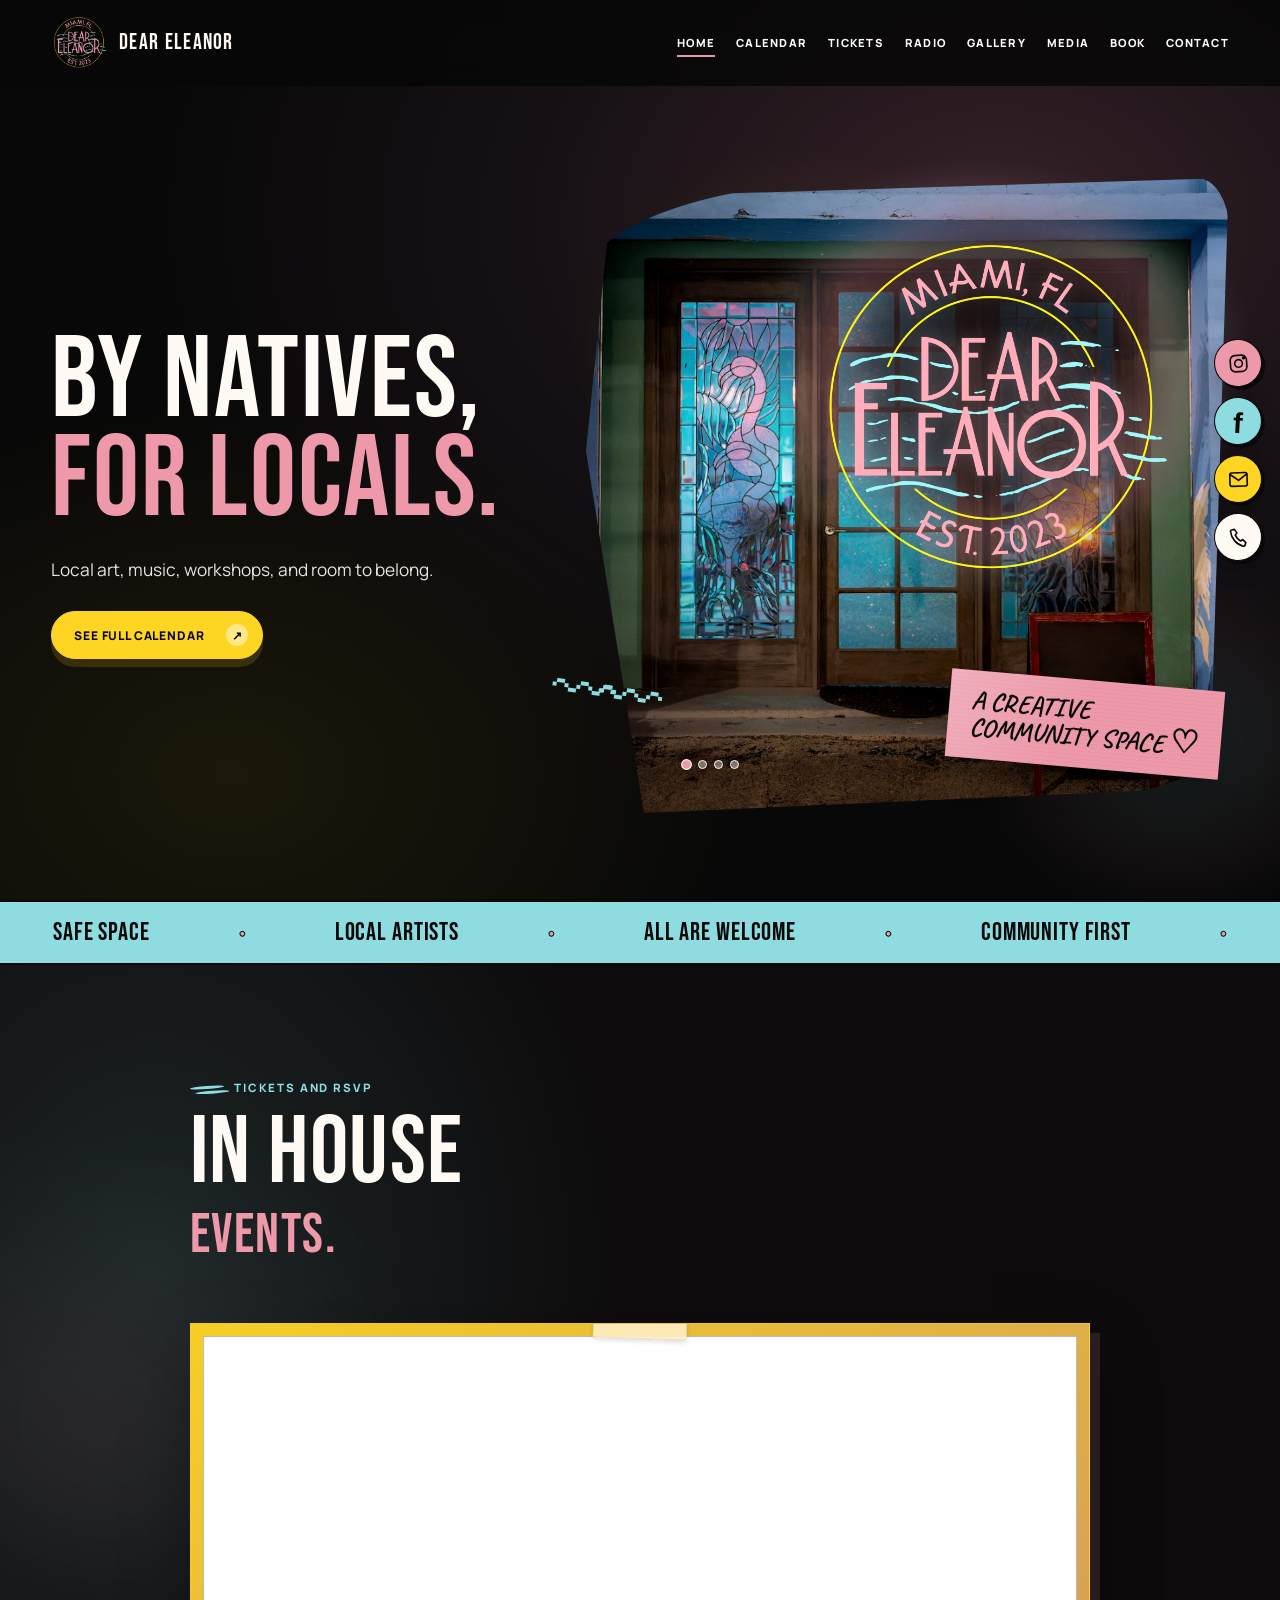
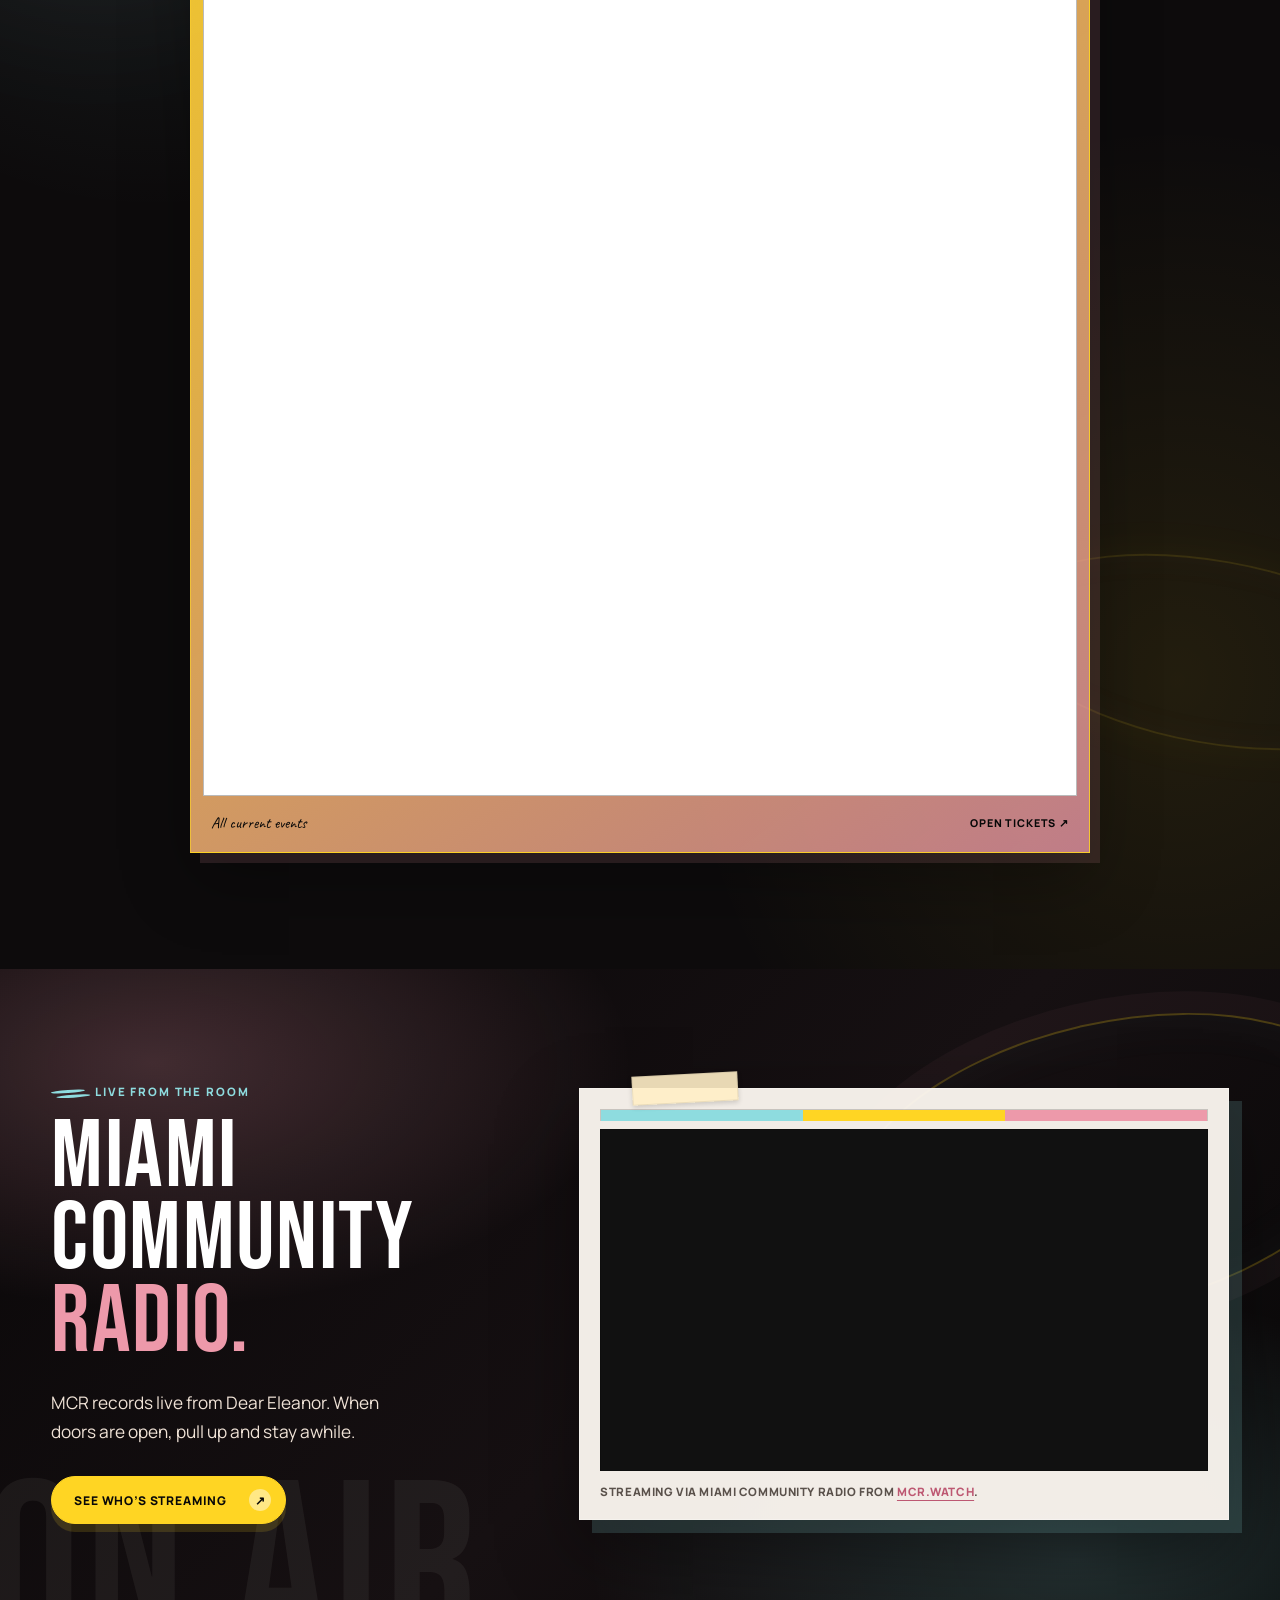
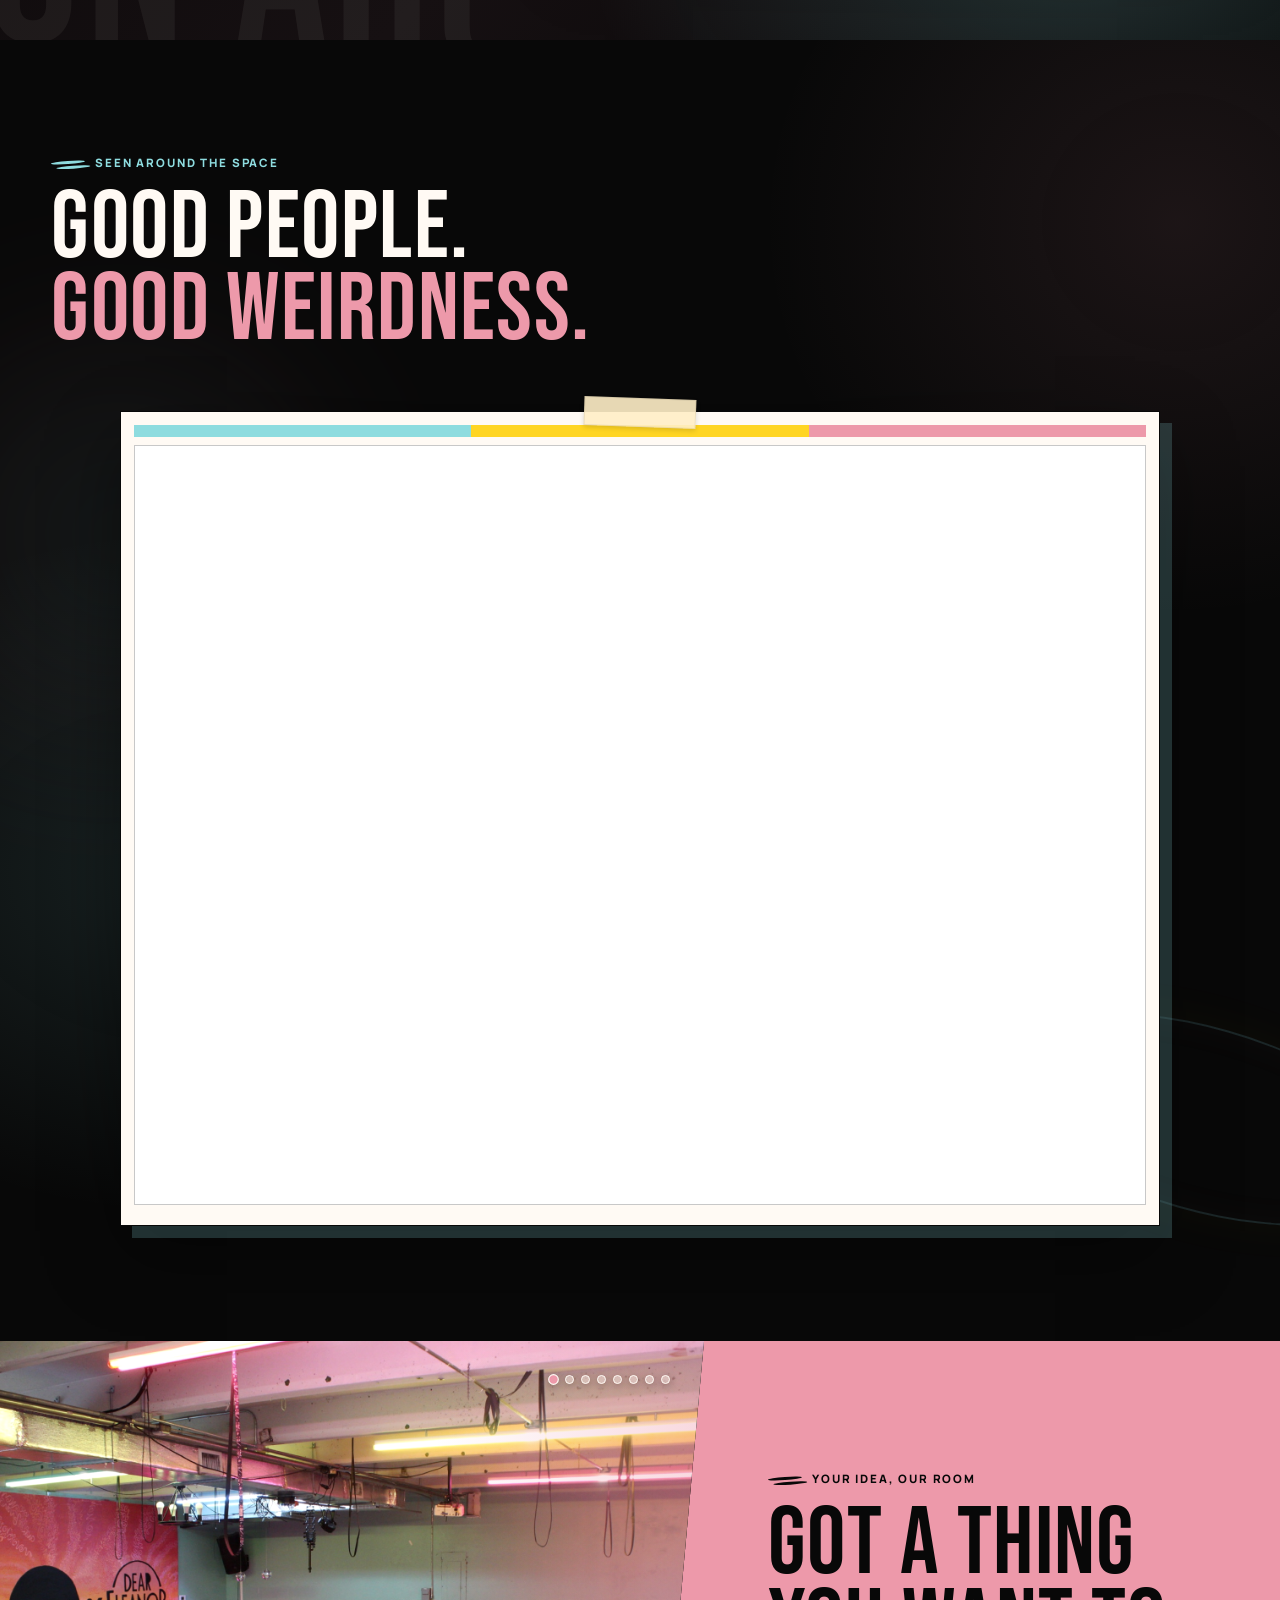
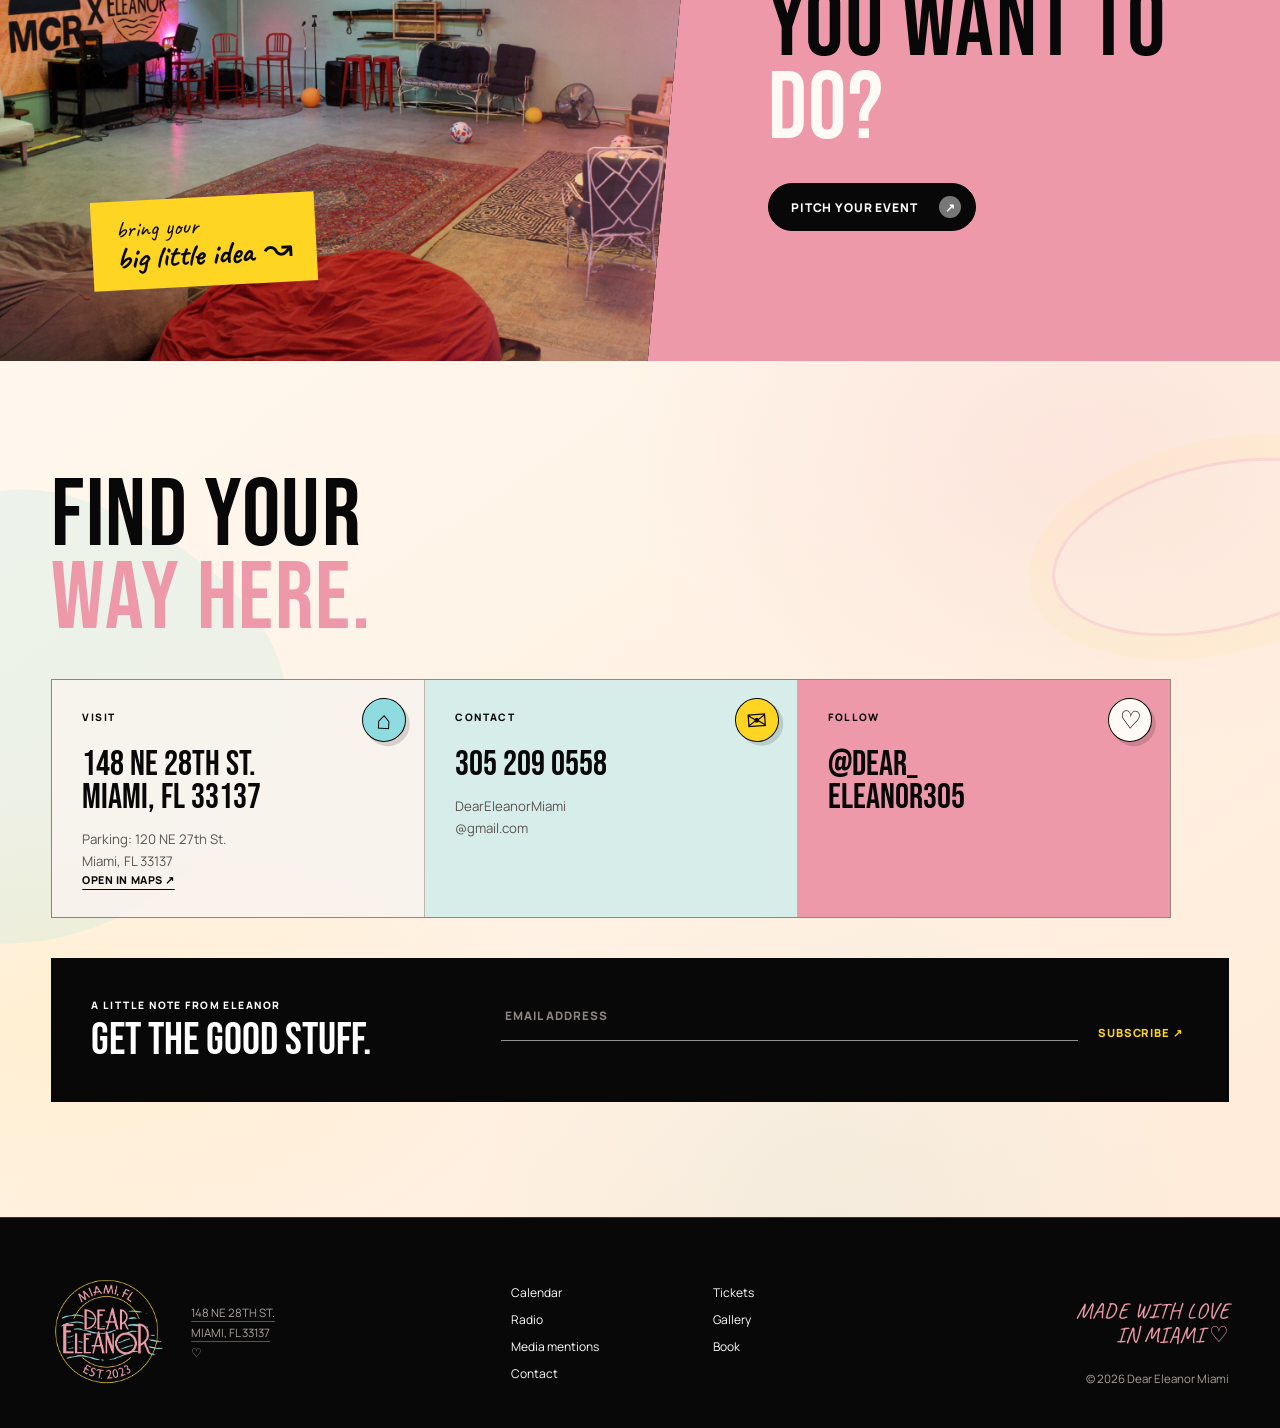
==== commit b34b3d1d: "Add files via upload" ====
--- a/index.html
+++ b/index.html
@@ -96,7 +96,8 @@
       <section class="section ticketing-section" id="tickets" aria-labelledby="tickets-title">
         <div class="section-heading section-heading-compact reveal">
           <div>
-            <h2 id="tickets-title">IN HOUSE EVENTS<em>TICKETS AND RSVP</em></h2>
+            <p class="eyebrow eyebrow-dark"><span></span> Tickets and RSVP</p>
+            <h2 id="tickets-title">IN HOUSE<br /><em>EVENTS.</em></h2>
           </div>
         </div>
 
